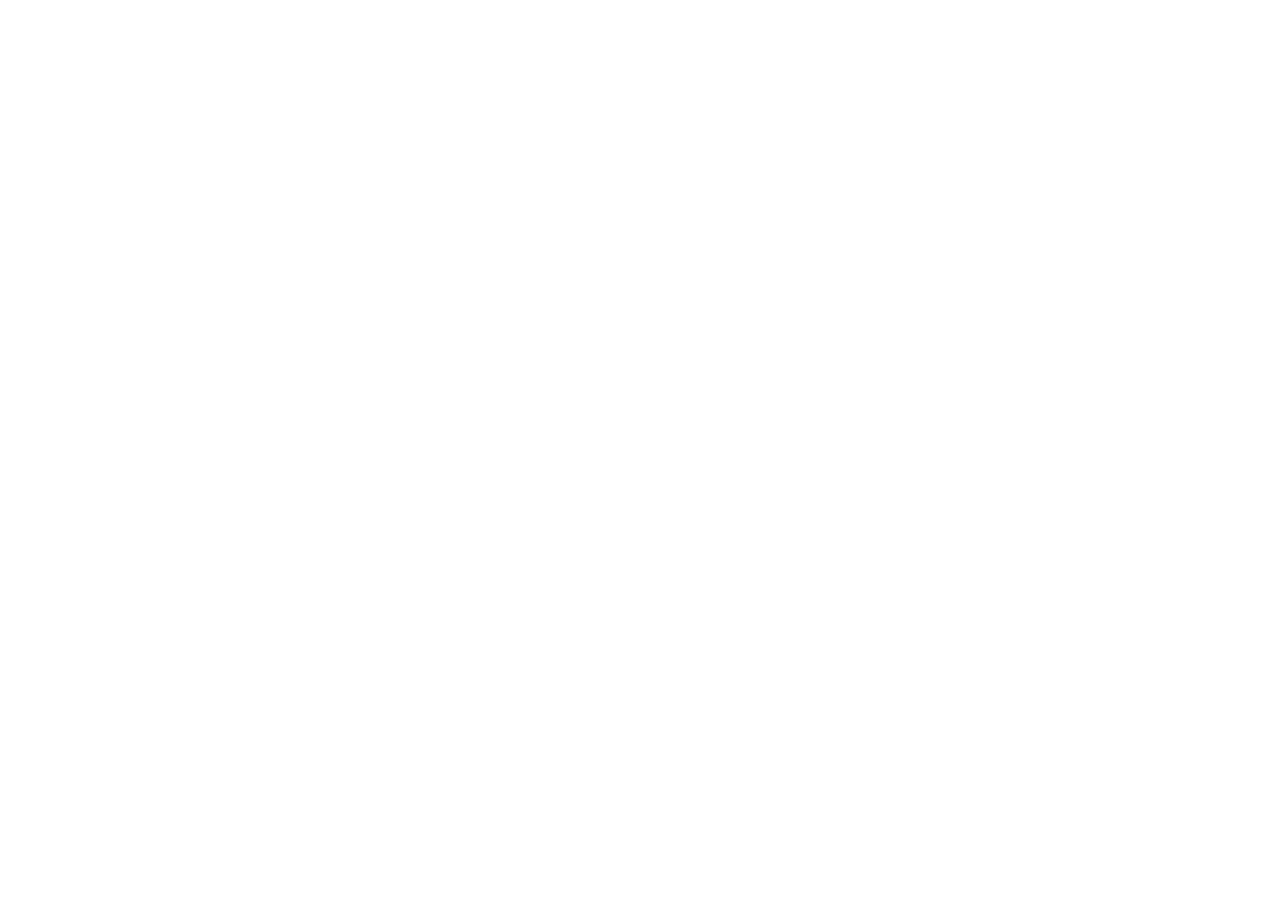
==== index.html @ be94cefa "第一次修改位置" ====
<!DOCTYPE html>
<html lang="en">

<head>
    <meta charset="UTF-8">
    <meta http-equiv="X-UA-Compatible" content="IE=edge">
    <meta name="viewport" content="width=device-width, initial-scale=1.0">
    <title>Document</title>
</head>

<body>

</body>

</html>
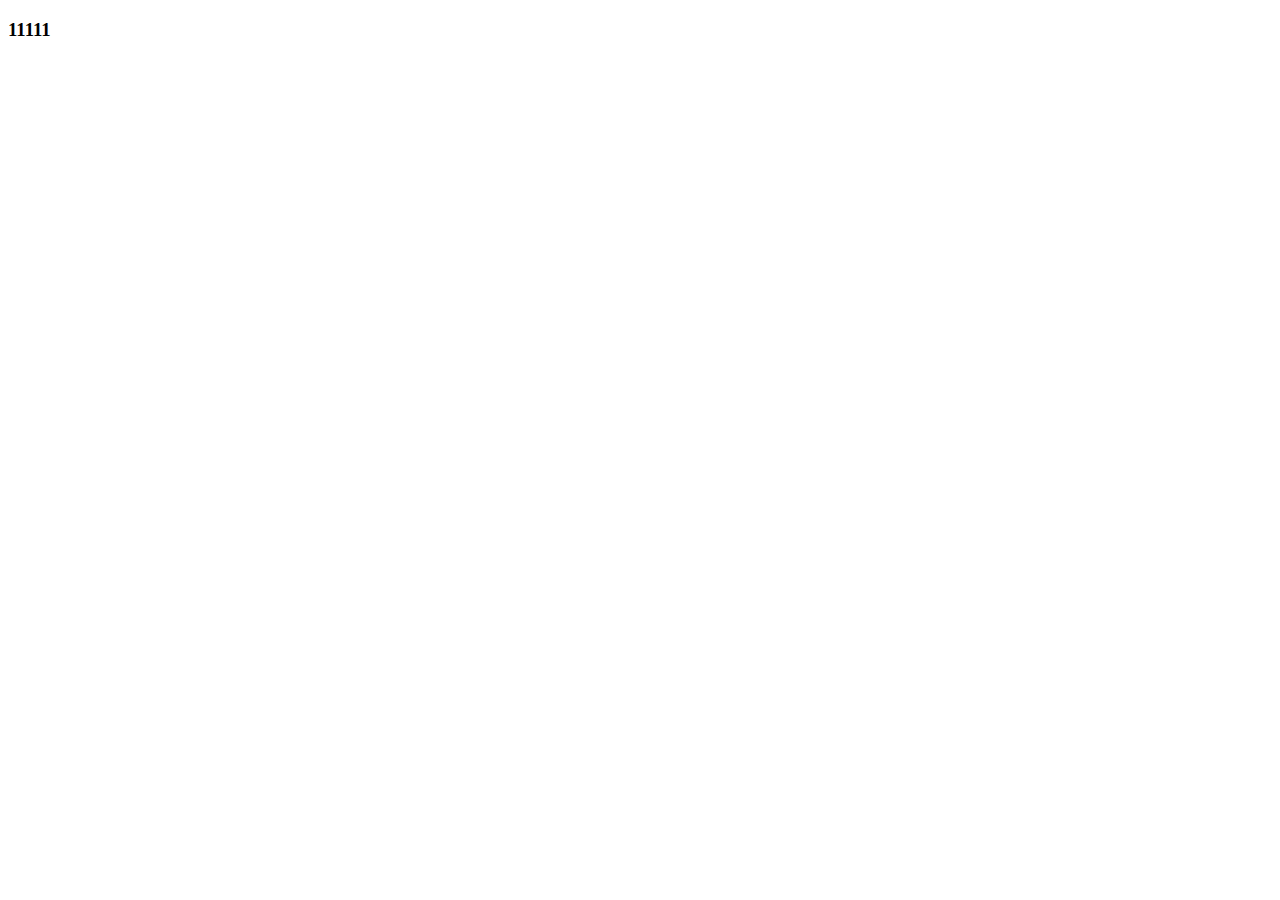
==== commit 9c926dfc: "完成注册和登录的功能" ====
--- a/index.html
+++ b/index.html
@@ -9,7 +9,7 @@
 </head>
 
 <body>
-
+    <h3>11111</h3>
 </body>
 
 </html>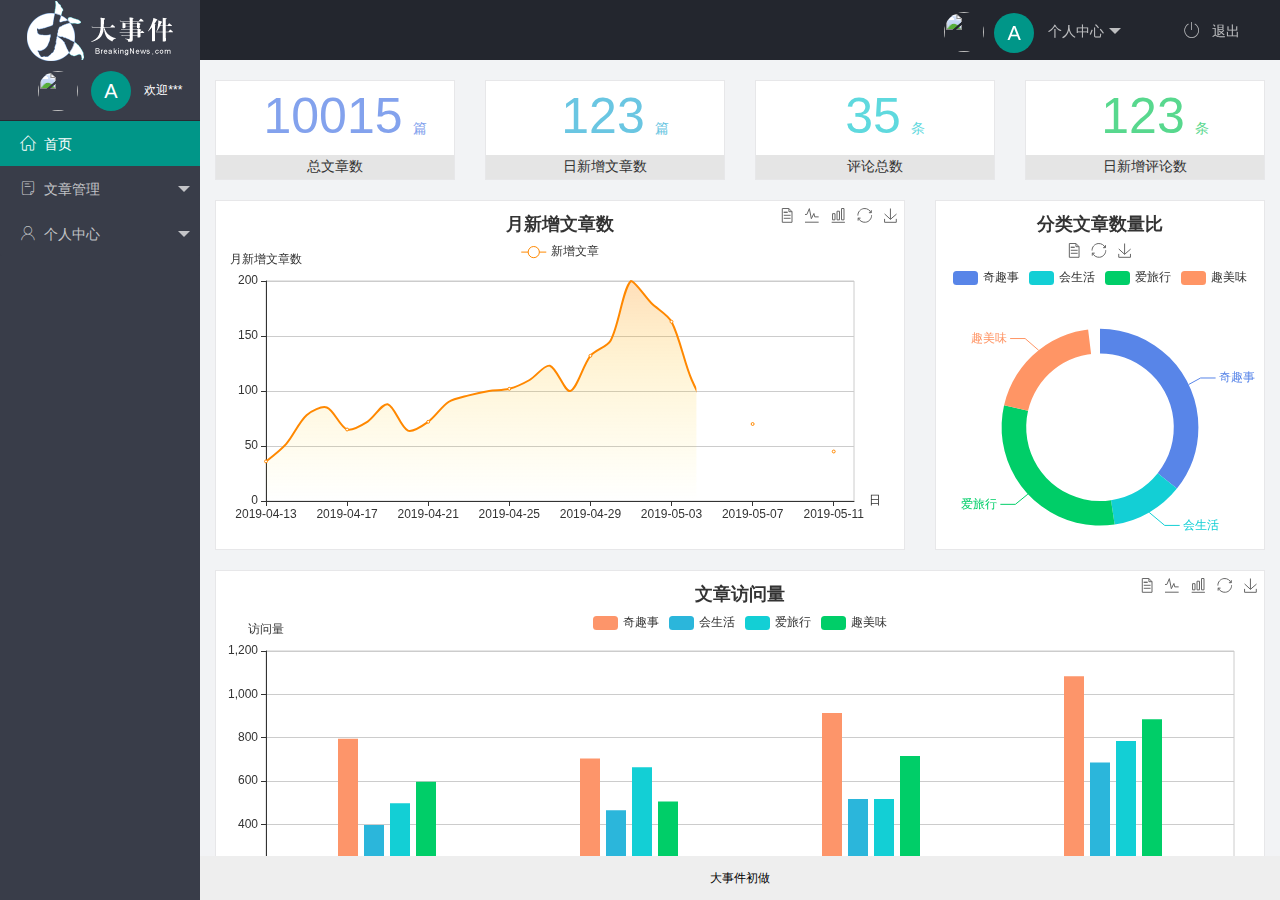
==== commit a6de398b: "完成了主页功能的开发" ====
--- a/index.html
+++ b/index.html
@@ -5,11 +5,98 @@
     <meta charset="UTF-8">
     <meta http-equiv="X-UA-Compatible" content="IE=edge">
     <meta name="viewport" content="width=device-width, initial-scale=1.0">
-    <title>Document</title>
+    <title>后台主页</title>
+    <!-- 导入layui的css样式 -->
+    <link rel="stylesheet" href="assets/lib/layui/css/layui.css">
+    <!-- 导入第三方图标库 -->
+    <link rel="stylesheet" href="assets/fonts/iconfont.css">
+    <!-- 导入jq -->
+    <script src="assets/lib/jquery.js"></script>
+    <!-- 导入 自己封装的baseApi -->
+    <script src="assets/js/baseAPI.js"></script>
+    <!-- 导入自己的js -->
+    <script src="assets/js/index.js"></script>
+
+    <!-- 导入自己的css -->
+    <link rel="stylesheet" href="assets/css/index.css">
 </head>
 
 <body>
-    <h3>11111</h3>
+    <div class="layui-layout layui-layout-admin">
+        <div class="layui-header">
+            <!-- 头部logo区域 -->
+            <div class="layui-logo layui-hide-xs layui-bg-black">
+                <img src="assets/images/logo.png" alt="">
+            </div>
+            <!-- 头部区域（可配合layui 已有的水平导航） -->
+
+            <ul class="layui-nav layui-layout-right">
+                <li class="layui-nav-item layui-hide layui-show-md-inline-block">
+                    <!-- 头像 -->
+                    <a href="javascript:;" class="userinfo">
+                        <img src="http://t.cn/RCzsdCq" class="layui-nav-img"><span class="text-avatar">A</span> 个人中心
+                    </a>
+                    <dl class="layui-nav-child">
+                        <dd><a href="">基本资料</a></dd>
+                        <dd><a href="">更换头像</a></dd>
+                        <dd><a href="">重置密码</a></dd>
+                    </dl>
+                </li>
+                <li class="layui-nav-item" lay-header-event="menuRight" lay-unselect>
+                    <a href="javascript:;">
+
+                        <li class="layui-nav-item">
+                            <a href="javascript:;" id="logout"><span class="iconfont icon-tuichu"></span> 退出</a>
+                        </li>
+                    </a>
+                </li>
+            </ul>
+        </div>
+
+        <div class="layui-side layui-bg-black">
+            <div class="layui-side-scroll">
+                <!-- 头像 -->
+                <div class="userinfo" id="userinfo">
+                    <img src="http://t.cn/RCzsdCq" class="layui-nav-img">
+                    <span class="text-avatar">A</span>
+                    <span class="welcome">欢迎***</span>
+                </div>
+
+                <!-- 左侧导航区域（可配合layui已有的垂直导航） -->
+                <ul class="layui-nav layui-nav-tree" lay-filter="test" lay-shrink='all'>
+                    <li class="layui-nav-item layui-this"><a href="home/dashboard.html" target="fm"><span class="iconfont icon-home"></span>首页</a></li>
+                    <li class="layui-nav-item">
+                        <a href="javascript:;"><span class="iconfont icon-16"></span>文章管理</a>
+                        <dl class="layui-nav-child">
+                            <dd><a href="javascript:;"><i class="layui-icon layui-icon-app"></i>文章类别</a></dd>
+                            <dd><a href="javascript:;"><i class="layui-icon layui-icon-app"></i>文章列表</a></dd>
+                            <dd><a href="javascript:;"><i class="layui-icon layui-icon-app"></i>发布文章</a></dd>
+                        </dl>
+                    </li>
+                    <li class="layui-nav-item">
+                        <a href="javascript:;"><span class="iconfont icon-user"></span>个人中心</a>
+                        <dl class="layui-nav-child">
+                            <dd><a href="javascript:;"><i class="layui-icon layui-icon-app"></i>基本资料</a></dd>
+                            <dd><a href="javascript:;"><i class="layui-icon layui-icon-app"></i>更换头像</a></dd>
+                            <dd><a href="javascript:;"><i class="layui-icon layui-icon-app"></i>重置密码</a></dd>
+                        </dl>
+                    </li>
+                </ul>
+            </div>
+        </div>
+
+        <div class="layui-body">
+            <!-- 内容主体区域 -->
+            <iframe name="fm" src="home/dashboard.html" frameborder="0"></iframe>
+        </div>
+
+        <div class="layui-footer" id="footer">
+            <!-- 底部固定区域 -->
+            大事件初做
+        </div>
+    </div>
+    <!-- 导入layui的js文件 -->
+    <script src="assets/lib/layui/layui.all.js"></script>
 </body>
 
 </html>--- a/assets/lib/layui/css/layui.css
+++ b/assets/lib/layui/css/layui.css
@@ -0,0 +1,2 @@
+/** layui-v2.5.5 MIT License By https://www.layui.com */
+ .layui-inline,img{display:inline-block;vertical-align:middle}h1,h2,h3,h4,h5,h6{font-weight:400}.layui-edge,.layui-header,.layui-inline,.layui-main{position:relative}.layui-body,.layui-edge,.layui-elip{overflow:hidden}.layui-btn,.layui-edge,.layui-inline,img{vertical-align:middle}.layui-btn,.layui-disabled,.layui-icon,.layui-unselect{-moz-user-select:none;-webkit-user-select:none;-ms-user-select:none}.layui-elip,.layui-form-checkbox span,.layui-form-pane .layui-form-label{text-overflow:ellipsis;white-space:nowrap}.layui-breadcrumb,.layui-tree-btnGroup{visibility:hidden}blockquote,body,button,dd,div,dl,dt,form,h1,h2,h3,h4,h5,h6,input,li,ol,p,pre,td,textarea,th,ul{margin:0;padding:0;-webkit-tap-highlight-color:rgba(0,0,0,0)}a:active,a:hover{outline:0}img{border:none}li{list-style:none}table{border-collapse:collapse;border-spacing:0}h4,h5,h6{font-size:100%}button,input,optgroup,option,select,textarea{font-family:inherit;font-size:inherit;font-style:inherit;font-weight:inherit;outline:0}pre{white-space:pre-wrap;white-space:-moz-pre-wrap;white-space:-pre-wrap;white-space:-o-pre-wrap;word-wrap:break-word}body{line-height:24px;font:14px Helvetica Neue,Helvetica,PingFang SC,Tahoma,Arial,sans-serif}hr{height:1px;margin:10px 0;border:0;clear:both}a{color:#333;text-decoration:none}a:hover{color:#777}a cite{font-style:normal;*cursor:pointer}.layui-border-box,.layui-border-box *{box-sizing:border-box}.layui-box,.layui-box *{box-sizing:content-box}.layui-clear{clear:both;*zoom:1}.layui-clear:after{content:'\20';clear:both;*zoom:1;display:block;height:0}.layui-inline{*display:inline;*zoom:1}.layui-edge{display:inline-block;width:0;height:0;border-width:6px;border-style:dashed;border-color:transparent}.layui-edge-top{top:-4px;border-bottom-color:#999;border-bottom-style:solid}.layui-edge-right{border-left-color:#999;border-left-style:solid}.layui-edge-bottom{top:2px;border-top-color:#999;border-top-style:solid}.layui-edge-left{border-right-color:#999;border-right-style:solid}.layui-disabled,.layui-disabled:hover{color:#d2d2d2!important;cursor:not-allowed!important}.layui-circle{border-radius:100%}.layui-show{display:block!important}.layui-hide{display:none!important}@font-face{font-family:layui-icon;src:url(../font/iconfont.eot?v=250);src:url(../font/iconfont.eot?v=250#iefix) format('embedded-opentype'),url(../font/iconfont.woff2?v=250) format('woff2'),url(../font/iconfont.woff?v=250) format('woff'),url(../font/iconfont.ttf?v=250) format('truetype'),url(../font/iconfont.svg?v=250#layui-icon) format('svg')}.layui-icon{font-family:layui-icon!important;font-size:16px;font-style:normal;-webkit-font-smoothing:antialiased;-moz-osx-font-smoothing:grayscale}.layui-icon-reply-fill:before{content:"\e611"}.layui-icon-set-fill:before{content:"\e614"}.layui-icon-menu-fill:before{content:"\e60f"}.layui-icon-search:before{content:"\e615"}.layui-icon-share:before{content:"\e641"}.layui-icon-set-sm:before{content:"\e620"}.layui-icon-engine:before{content:"\e628"}.layui-icon-close:before{content:"\1006"}.layui-icon-close-fill:before{content:"\1007"}.layui-icon-chart-screen:before{content:"\e629"}.layui-icon-star:before{content:"\e600"}.layui-icon-circle-dot:before{content:"\e617"}.layui-icon-chat:before{content:"\e606"}.layui-icon-release:before{content:"\e609"}.layui-icon-list:before{content:"\e60a"}.layui-icon-chart:before{content:"\e62c"}.layui-icon-ok-circle:before{content:"\1005"}.layui-icon-layim-theme:before{content:"\e61b"}.layui-icon-table:before{content:"\e62d"}.layui-icon-right:before{content:"\e602"}.layui-icon-left:before{content:"\e603"}.layui-icon-cart-simple:before{content:"\e698"}.layui-icon-face-cry:before{content:"\e69c"}.layui-icon-face-smile:before{content:"\e6af"}.layui-icon-survey:before{content:"\e6b2"}.layui-icon-tree:before{content:"\e62e"}.layui-icon-upload-circle:before{content:"\e62f"}.layui-icon-add-circle:before{content:"\e61f"}.layui-icon-download-circle:before{content:"\e601"}.layui-icon-templeate-1:before{content:"\e630"}.layui-icon-util:before{content:"\e631"}.layui-icon-face-surprised:before{content:"\e664"}.layui-icon-edit:before{content:"\e642"}.layui-icon-speaker:before{content:"\e645"}.layui-icon-down:before{content:"\e61a"}.layui-icon-file:before{content:"\e621"}.layui-icon-layouts:before{content:"\e632"}.layui-icon-rate-half:before{content:"\e6c9"}.layui-icon-add-circle-fine:before{content:"\e608"}.layui-icon-prev-circle:before{content:"\e633"}.layui-icon-read:before{content:"\e705"}.layui-icon-404:before{content:"\e61c"}.layui-icon-carousel:before{content:"\e634"}.layui-icon-help:before{content:"\e607"}.layui-icon-code-circle:before{content:"\e635"}.layui-icon-water:before{content:"\e636"}.layui-icon-username:before{content:"\e66f"}.layui-icon-find-fill:before{content:"\e670"}.layui-icon-about:before{content:"\e60b"}.layui-icon-location:before{content:"\e715"}.layui-icon-up:before{content:"\e619"}.layui-icon-pause:before{content:"\e651"}.layui-icon-date:before{content:"\e637"}.layui-icon-layim-uploadfile:before{content:"\e61d"}.layui-icon-delete:before{content:"\e640"}.layui-icon-play:before{content:"\e652"}.layui-icon-top:before{content:"\e604"}.layui-icon-friends:before{content:"\e612"}.layui-icon-refresh-3:before{content:"\e9aa"}.layui-icon-ok:before{content:"\e605"}.layui-icon-layer:before{content:"\e638"}.layui-icon-face-smile-fine:before{content:"\e60c"}.layui-icon-dollar:before{content:"\e659"}.layui-icon-group:before{content:"\e613"}.layui-icon-layim-download:before{content:"\e61e"}.layui-icon-picture-fine:before{content:"\e60d"}.layui-icon-link:before{content:"\e64c"}.layui-icon-diamond:before{content:"\e735"}.layui-icon-log:before{content:"\e60e"}.layui-icon-rate-solid:before{content:"\e67a"}.layui-icon-fonts-del:before{content:"\e64f"}.layui-icon-unlink:before{content:"\e64d"}.layui-icon-fonts-clear:before{content:"\e639"}.layui-icon-triangle-r:before{content:"\e623"}.layui-icon-circle:before{content:"\e63f"}.layui-icon-radio:before{content:"\e643"}.layui-icon-align-center:before{content:"\e647"}.layui-icon-align-right:before{content:"\e648"}.layui-icon-align-left:before{content:"\e649"}.layui-icon-loading-1:before{content:"\e63e"}.layui-icon-return:before{content:"\e65c"}.layui-icon-fonts-strong:before{content:"\e62b"}.layui-icon-upload:before{content:"\e67c"}.layui-icon-dialogue:before{content:"\e63a"}.layui-icon-video:before{content:"\e6ed"}.layui-icon-headset:before{content:"\e6fc"}.layui-icon-cellphone-fine:before{content:"\e63b"}.layui-icon-add-1:before{content:"\e654"}.layui-icon-face-smile-b:before{content:"\e650"}.layui-icon-fonts-html:before{content:"\e64b"}.layui-icon-form:before{content:"\e63c"}.layui-icon-cart:before{content:"\e657"}.layui-icon-camera-fill:before{content:"\e65d"}.layui-icon-tabs:before{content:"\e62a"}.layui-icon-fonts-code:before{content:"\e64e"}.layui-icon-fire:before{content:"\e756"}.layui-icon-set:before{content:"\e716"}.layui-icon-fonts-u:before{content:"\e646"}.layui-icon-triangle-d:before{content:"\e625"}.layui-icon-tips:before{content:"\e702"}.layui-icon-picture:before{content:"\e64a"}.layui-icon-more-vertical:before{content:"\e671"}.layui-icon-flag:before{content:"\e66c"}.layui-icon-loading:before{content:"\e63d"}.layui-icon-fonts-i:before{content:"\e644"}.layui-icon-refresh-1:before{content:"\e666"}.layui-icon-rmb:before{content:"\e65e"}.layui-icon-home:before{content:"\e68e"}.layui-icon-user:before{content:"\e770"}.layui-icon-notice:before{content:"\e667"}.layui-icon-login-weibo:before{content:"\e675"}.layui-icon-voice:before{content:"\e688"}.layui-icon-upload-drag:before{content:"\e681"}.layui-icon-login-qq:before{content:"\e676"}.layui-icon-snowflake:before{content:"\e6b1"}.layui-icon-file-b:before{content:"\e655"}.layui-icon-template:before{content:"\e663"}.layui-icon-auz:before{content:"\e672"}.layui-icon-console:before{content:"\e665"}.layui-icon-app:before{content:"\e653"}.layui-icon-prev:before{content:"\e65a"}.layui-icon-website:before{content:"\e7ae"}.layui-icon-next:before{content:"\e65b"}.layui-icon-component:before{content:"\e857"}.layui-icon-more:before{content:"\e65f"}.layui-icon-login-wechat:before{content:"\e677"}.layui-icon-shrink-right:before{content:"\e668"}.layui-icon-spread-left:before{content:"\e66b"}.layui-icon-camera:before{content:"\e660"}.layui-icon-note:before{content:"\e66e"}.layui-icon-refresh:before{content:"\e669"}.layui-icon-female:before{content:"\e661"}.layui-icon-male:before{content:"\e662"}.layui-icon-password:before{content:"\e673"}.layui-icon-senior:before{content:"\e674"}.layui-icon-theme:before{content:"\e66a"}.layui-icon-tread:before{content:"\e6c5"}.layui-icon-praise:before{content:"\e6c6"}.layui-icon-star-fill:before{content:"\e658"}.layui-icon-rate:before{content:"\e67b"}.layui-icon-template-1:before{content:"\e656"}.layui-icon-vercode:before{content:"\e679"}.layui-icon-cellphone:before{content:"\e678"}.layui-icon-screen-full:before{content:"\e622"}.layui-icon-screen-restore:before{content:"\e758"}.layui-icon-cols:before{content:"\e610"}.layui-icon-export:before{content:"\e67d"}.layui-icon-print:before{content:"\e66d"}.layui-icon-slider:before{content:"\e714"}.layui-icon-addition:before{content:"\e624"}.layui-icon-subtraction:before{content:"\e67e"}.layui-icon-service:before{content:"\e626"}.layui-icon-transfer:before{content:"\e691"}.layui-main{width:1140px;margin:0 auto}.layui-header{z-index:1000;height:60px}.layui-header a:hover{transition:all .5s;-webkit-transition:all .5s}.layui-side{position:fixed;left:0;top:0;bottom:0;z-index:999;width:200px;overflow-x:hidden}.layui-side-scroll{position:relative;width:220px;height:100%;overflow-x:hidden}.layui-body{position:absolute;left:200px;right:0;top:0;bottom:0;z-index:998;width:auto;overflow-y:auto;box-sizing:border-box}.layui-layout-body{overflow:hidden}.layui-layout-admin .layui-header{background-color:#23262E}.layui-layout-admin .layui-side{top:60px;width:200px;overflow-x:hidden}.layui-layout-admin .layui-body{position:fixed;top:60px;bottom:44px}.layui-layout-admin .layui-main{width:auto;margin:0 15px}.layui-layout-admin .layui-footer{position:fixed;left:200px;right:0;bottom:0;height:44px;line-height:44px;padding:0 15px;background-color:#eee}.layui-layout-admin .layui-logo{position:absolute;left:0;top:0;width:200px;height:100%;line-height:60px;text-align:center;color:#009688;font-size:16px}.layui-layout-admin .layui-header .layui-nav{background:0 0}.layui-layout-left{position:absolute!important;left:200px;top:0}.layui-layout-right{position:absolute!important;right:0;top:0}.layui-container{position:relative;margin:0 auto;padding:0 15px;box-sizing:border-box}.layui-fluid{position:relative;margin:0 auto;padding:0 15px}.layui-row:after,.layui-row:before{content:'';display:block;clear:both}.layui-col-lg1,.layui-col-lg10,.layui-col-lg11,.layui-col-lg12,.layui-col-lg2,.layui-col-lg3,.layui-col-lg4,.layui-col-lg5,.layui-col-lg6,.layui-col-lg7,.layui-col-lg8,.layui-col-lg9,.layui-col-md1,.layui-col-md10,.layui-col-md11,.layui-col-md12,.layui-col-md2,.layui-col-md3,.layui-col-md4,.layui-col-md5,.layui-col-md6,.layui-col-md7,.layui-col-md8,.layui-col-md9,.layui-col-sm1,.layui-col-sm10,.layui-col-sm11,.layui-col-sm12,.layui-col-sm2,.layui-col-sm3,.layui-col-sm4,.layui-col-sm5,.layui-col-sm6,.layui-col-sm7,.layui-col-sm8,.layui-col-sm9,.layui-col-xs1,.layui-col-xs10,.layui-col-xs11,.layui-col-xs12,.layui-col-xs2,.layui-col-xs3,.layui-col-xs4,.layui-col-xs5,.layui-col-xs6,.layui-col-xs7,.layui-col-xs8,.layui-col-xs9{position:relative;display:block;box-sizing:border-box}.layui-col-xs1,.layui-col-xs10,.layui-col-xs11,.layui-col-xs12,.layui-col-xs2,.layui-col-xs3,.layui-col-xs4,.layui-col-xs5,.layui-col-xs6,.layui-col-xs7,.layui-col-xs8,.layui-col-xs9{float:left}.layui-col-xs1{width:8.33333333%}.layui-col-xs2{width:16.66666667%}.layui-col-xs3{width:25%}.layui-col-xs4{width:33.33333333%}.layui-col-xs5{width:41.66666667%}.layui-col-xs6{width:50%}.layui-col-xs7{width:58.33333333%}.layui-col-xs8{width:66.66666667%}.layui-col-xs9{width:75%}.layui-col-xs10{width:83.33333333%}.layui-col-xs11{width:91.66666667%}.layui-col-xs12{width:100%}.layui-col-xs-offset1{margin-left:8.33333333%}.layui-col-xs-offset2{margin-left:16.66666667%}.layui-col-xs-offset3{margin-left:25%}.layui-col-xs-offset4{margin-left:33.33333333%}.layui-col-xs-offset5{margin-left:41.66666667%}.layui-col-xs-offset6{margin-left:50%}.layui-col-xs-offset7{margin-left:58.33333333%}.layui-col-xs-offset8{margin-left:66.66666667%}.layui-col-xs-offset9{margin-left:75%}.layui-col-xs-offset10{margin-left:83.33333333%}.layui-col-xs-offset11{margin-left:91.66666667%}.layui-col-xs-offset12{margin-left:100%}@media screen and (max-width:768px){.layui-hide-xs{display:none!important}.layui-show-xs-block{display:block!important}.layui-show-xs-inline{display:inline!important}.layui-show-xs-inline-block{display:inline-block!important}}@media screen and (min-width:768px){.layui-container{width:750px}.layui-hide-sm{display:none!important}.layui-show-sm-block{display:block!important}.layui-show-sm-inline{display:inline!important}.layui-show-sm-inline-block{display:inline-block!important}.layui-col-sm1,.layui-col-sm10,.layui-col-sm11,.layui-col-sm12,.layui-col-sm2,.layui-col-sm3,.layui-col-sm4,.layui-col-sm5,.layui-col-sm6,.layui-col-sm7,.layui-col-sm8,.layui-col-sm9{float:left}.layui-col-sm1{width:8.33333333%}.layui-col-sm2{width:16.66666667%}.layui-col-sm3{width:25%}.layui-col-sm4{width:33.33333333%}.layui-col-sm5{width:41.66666667%}.layui-col-sm6{width:50%}.layui-col-sm7{width:58.33333333%}.layui-col-sm8{width:66.66666667%}.layui-col-sm9{width:75%}.layui-col-sm10{width:83.33333333%}.layui-col-sm11{width:91.66666667%}.layui-col-sm12{width:100%}.layui-col-sm-offset1{margin-left:8.33333333%}.layui-col-sm-offset2{margin-left:16.66666667%}.layui-col-sm-offset3{margin-left:25%}.layui-col-sm-offset4{margin-left:33.33333333%}.layui-col-sm-offset5{margin-left:41.66666667%}.layui-col-sm-offset6{margin-left:50%}.layui-col-sm-offset7{margin-left:58.33333333%}.layui-col-sm-offset8{margin-left:66.66666667%}.layui-col-sm-offset9{margin-left:75%}.layui-col-sm-offset10{margin-left:83.33333333%}.layui-col-sm-offset11{margin-left:91.66666667%}.layui-col-sm-offset12{margin-left:100%}}@media screen and (min-width:992px){.layui-container{width:970px}.layui-hide-md{display:none!important}.layui-show-md-block{display:block!important}.layui-show-md-inline{display:inline!important}.layui-show-md-inline-block{display:inline-block!important}.layui-col-md1,.layui-col-md10,.layui-col-md11,.layui-col-md12,.layui-col-md2,.layui-col-md3,.layui-col-md4,.layui-col-md5,.layui-col-md6,.layui-col-md7,.layui-col-md8,.layui-col-md9{float:left}.layui-col-md1{width:8.33333333%}.layui-col-md2{width:16.66666667%}.layui-col-md3{width:25%}.layui-col-md4{width:33.33333333%}.layui-col-md5{width:41.66666667%}.layui-col-md6{width:50%}.layui-col-md7{width:58.33333333%}.layui-col-md8{width:66.66666667%}.layui-col-md9{width:75%}.layui-col-md10{width:83.33333333%}.layui-col-md11{width:91.66666667%}.layui-col-md12{width:100%}.layui-col-md-offset1{margin-left:8.33333333%}.layui-col-md-offset2{margin-left:16.66666667%}.layui-col-md-offset3{margin-left:25%}.layui-col-md-offset4{margin-left:33.33333333%}.layui-col-md-offset5{margin-left:41.66666667%}.layui-col-md-offset6{margin-left:50%}.layui-col-md-offset7{margin-left:58.33333333%}.layui-col-md-offset8{margin-left:66.66666667%}.layui-col-md-offset9{margin-left:75%}.layui-col-md-offset10{margin-left:83.33333333%}.layui-col-md-offset11{margin-left:91.66666667%}.layui-col-md-offset12{margin-left:100%}}@media screen and (min-width:1200px){.layui-container{width:1170px}.layui-hide-lg{display:none!important}.layui-show-lg-block{display:block!important}.layui-show-lg-inline{display:inline!important}.layui-show-lg-inline-block{display:inline-block!important}.layui-col-lg1,.layui-col-lg10,.layui-col-lg11,.layui-col-lg12,.layui-col-lg2,.layui-col-lg3,.layui-col-lg4,.layui-col-lg5,.layui-col-lg6,.layui-col-lg7,.layui-col-lg8,.layui-col-lg9{float:left}.layui-col-lg1{width:8.33333333%}.layui-col-lg2{width:16.66666667%}.layui-col-lg3{width:25%}.layui-col-lg4{width:33.33333333%}.layui-col-lg5{width:41.66666667%}.layui-col-lg6{width:50%}.layui-col-lg7{width:58.33333333%}.layui-col-lg8{width:66.66666667%}.layui-col-lg9{width:75%}.layui-col-lg10{width:83.33333333%}.layui-col-lg11{width:91.66666667%}.layui-col-lg12{width:100%}.layui-col-lg-offset1{margin-left:8.33333333%}.layui-col-lg-offset2{margin-left:16.66666667%}.layui-col-lg-offset3{margin-left:25%}.layui-col-lg-offset4{margin-left:33.33333333%}.layui-col-lg-offset5{margin-left:41.66666667%}.layui-col-lg-offset6{margin-left:50%}.layui-col-lg-offset7{margin-left:58.33333333%}.layui-col-lg-offset8{margin-left:66.66666667%}.layui-col-lg-offset9{margin-left:75%}.layui-col-lg-offset10{margin-left:83.33333333%}.layui-col-lg-offset11{margin-left:91.66666667%}.layui-col-lg-offset12{margin-left:100%}}.layui-col-space1{margin:-.5px}.layui-col-space1>*{padding:.5px}.layui-col-space3{margin:-1.5px}.layui-col-space3>*{padding:1.5px}.layui-col-space5{margin:-2.5px}.layui-col-space5>*{padding:2.5px}.layui-col-space8{margin:-3.5px}.layui-col-space8>*{padding:3.5px}.layui-col-space10{margin:-5px}.layui-col-space10>*{padding:5px}.layui-col-space12{margin:-6px}.layui-col-space12>*{padding:6px}.layui-col-space15{margin:-7.5px}.layui-col-space15>*{padding:7.5px}.layui-col-space18{margin:-9px}.layui-col-space18>*{padding:9px}.layui-col-space20{margin:-10px}.layui-col-space20>*{padding:10px}.layui-col-space22{margin:-11px}.layui-col-space22>*{padding:11px}.layui-col-space25{margin:-12.5px}.layui-col-space25>*{padding:12.5px}.layui-col-space30{margin:-15px}.layui-col-space30>*{padding:15px}.layui-btn,.layui-input,.layui-select,.layui-textarea,.layui-upload-button{outline:0;-webkit-appearance:none;transition:all .3s;-webkit-transition:all .3s;box-sizing:border-box}.layui-elem-quote{margin-bottom:10px;padding:15px;line-height:22px;border-left:5px solid #009688;border-radius:0 2px 2px 0;background-color:#f2f2f2}.layui-quote-nm{border-style:solid;border-width:1px 1px 1px 5px;background:0 0}.layui-elem-field{margin-bottom:10px;padding:0;border-width:1px;border-style:solid}.layui-elem-field legend{margin-left:20px;padding:0 10px;font-size:20px;font-weight:300}.layui-field-title{margin:10px 0 20px;border-width:1px 0 0}.layui-field-box{padding:10px 15px}.layui-field-title .layui-field-box{padding:10px 0}.layui-progress{position:relative;height:6px;border-radius:20px;background-color:#e2e2e2}.layui-progress-bar{position:absolute;left:0;top:0;width:0;max-width:100%;height:6px;border-radius:20px;text-align:right;background-color:#5FB878;transition:all .3s;-webkit-transition:all .3s}.layui-progress-big,.layui-progress-big .layui-progress-bar{height:18px;line-height:18px}.layui-progress-text{position:relative;top:-20px;line-height:18px;font-size:12px;color:#666}.layui-progress-big .layui-progress-text{position:static;padding:0 10px;color:#fff}.layui-collapse{border-width:1px;border-style:solid;border-radius:2px}.layui-colla-content,.layui-colla-item{border-top-width:1px;border-top-style:solid}.layui-colla-item:first-child{border-top:none}.layui-colla-title{position:relative;height:42px;line-height:42px;padding:0 15px 0 35px;color:#333;background-color:#f2f2f2;cursor:pointer;font-size:14px;overflow:hidden}.layui-colla-content{display:none;padding:10px 15px;line-height:22px;color:#666}.layui-colla-icon{position:absolute;left:15px;top:0;font-size:14px}.layui-card{margin-bottom:15px;border-radius:2px;background-color:#fff;box-shadow:0 1px 2px 0 rgba(0,0,0,.05)}.layui-card:last-child{margin-bottom:0}.layui-card-header{position:relative;height:42px;line-height:42px;padding:0 15px;border-bottom:1px solid #f6f6f6;color:#333;border-radius:2px 2px 0 0;font-size:14px}.layui-bg-black,.layui-bg-blue,.layui-bg-cyan,.layui-bg-green,.layui-bg-orange,.layui-bg-red{color:#fff!important}.layui-card-body{position:relative;padding:10px 15px;line-height:24px}.layui-card-body[pad15]{padding:15px}.layui-card-body[pad20]{padding:20px}.layui-card-body .layui-table{margin:5px 0}.layui-card .layui-tab{margin:0}.layui-panel-window{position:relative;padding:15px;border-radius:0;border-top:5px solid #E6E6E6;background-color:#fff}.layui-auxiliar-moving{position:fixed;left:0;right:0;top:0;bottom:0;width:100%;height:100%;background:0 0;z-index:9999999999}.layui-form-label,.layui-form-mid,.layui-form-select,.layui-input-block,.layui-input-inline,.layui-textarea{position:relative}.layui-bg-red{background-color:#FF5722!important}.layui-bg-orange{background-color:#FFB800!important}.layui-bg-green{background-color:#009688!important}.layui-bg-cyan{background-color:#2F4056!important}.layui-bg-blue{background-color:#1E9FFF!important}.layui-bg-black{background-color:#393D49!important}.layui-bg-gray{background-color:#eee!important;color:#666!important}.layui-badge-rim,.layui-colla-content,.layui-colla-item,.layui-collapse,.layui-elem-field,.layui-form-pane .layui-form-item[pane],.layui-form-pane .layui-form-label,.layui-input,.layui-layedit,.layui-layedit-tool,.layui-quote-nm,.layui-select,.layui-tab-bar,.layui-tab-card,.layui-tab-title,.layui-tab-title .layui-this:after,.layui-textarea{border-color:#e6e6e6}.layui-timeline-item:before,hr{background-color:#e6e6e6}.layui-text{line-height:22px;font-size:14px;color:#666}.layui-text h1,.layui-text h2,.layui-text h3{font-weight:500;color:#333}.layui-text h1{font-size:30px}.layui-text h2{font-size:24px}.layui-text h3{font-size:18px}.layui-text a:not(.layui-btn){color:#01AAED}.layui-text a:not(.layui-btn):hover{text-decoration:underline}.layui-text ul{padding:5px 0 5px 15px}.layui-text ul li{margin-top:5px;list-style-type:disc}.layui-text em,.layui-word-aux{color:#999!important;padding:0 5px!important}.layui-btn{display:inline-block;height:38px;line-height:38px;padding:0 18px;background-color:#009688;color:#fff;white-space:nowrap;text-align:center;font-size:14px;border:none;border-radius:2px;cursor:pointer}.layui-btn:hover{opacity:.8;filter:alpha(opacity=80);color:#fff}.layui-btn:active{opacity:1;filter:alpha(opacity=100)}.layui-btn+.layui-btn{margin-left:10px}.layui-btn-container{font-size:0}.layui-btn-container .layui-btn{margin-right:10px;margin-bottom:10px}.layui-btn-container .layui-btn+.layui-btn{margin-left:0}.layui-table .layui-btn-container .layui-btn{margin-bottom:9px}.layui-btn-radius{border-radius:100px}.layui-btn .layui-icon{margin-right:3px;font-size:18px;vertical-align:bottom;vertical-align:middle\9}.layui-btn-primary{border:1px solid #C9C9C9;background-color:#fff;color:#555}.layui-btn-primary:hover{border-color:#009688;color:#333}.layui-btn-normal{background-color:#1E9FFF}.layui-btn-warm{background-color:#FFB800}.layui-btn-danger{background-color:#FF5722}.layui-btn-checked{background-color:#5FB878}.layui-btn-disabled,.layui-btn-disabled:active,.layui-btn-disabled:hover{border:1px solid #e6e6e6;background-color:#FBFBFB;color:#C9C9C9;cursor:not-allowed;opacity:1}.layui-btn-lg{height:44px;line-height:44px;padding:0 25px;font-size:16px}.layui-btn-sm{height:30px;line-height:30px;padding:0 10px;font-size:12px}.layui-btn-sm i{font-size:16px!important}.layui-btn-xs{height:22px;line-height:22px;padding:0 5px;font-size:12px}.layui-btn-xs i{font-size:14px!important}.layui-btn-group{display:inline-block;vertical-align:middle;font-size:0}.layui-btn-group .layui-btn{margin-left:0!important;margin-right:0!important;border-left:1px solid rgba(255,255,255,.5);border-radius:0}.layui-btn-group .layui-btn-primary{border-left:none}.layui-btn-group .layui-btn-primary:hover{border-color:#C9C9C9;color:#009688}.layui-btn-group .layui-btn:first-child{border-left:none;border-radius:2px 0 0 2px}.layui-btn-group .layui-btn-primary:first-child{border-left:1px solid #c9c9c9}.layui-btn-group .layui-btn:last-child{border-radius:0 2px 2px 0}.layui-btn-group .layui-btn+.layui-btn{margin-left:0}.layui-btn-group+.layui-btn-group{margin-left:10px}.layui-btn-fluid{width:100%}.layui-input,.layui-select,.layui-textarea{height:38px;line-height:1.3;line-height:38px\9;border-width:1px;border-style:solid;background-color:#fff;border-radius:2px}.layui-input::-webkit-input-placeholder,.layui-select::-webkit-input-placeholder,.layui-textarea::-webkit-input-placeholder{line-height:1.3}.layui-input,.layui-textarea{display:block;width:100%;padding-left:10px}.layui-input:hover,.layui-textarea:hover{border-color:#D2D2D2!important}.layui-input:focus,.layui-textarea:focus{border-color:#C9C9C9!important}.layui-textarea{min-height:100px;height:auto;line-height:20px;padding:6px 10px;resize:vertical}.layui-select{padding:0 10px}.layui-form input[type=checkbox],.layui-form input[type=radio],.layui-form select{display:none}.layui-form [lay-ignore]{display:initial}.layui-form-item{margin-bottom:15px;clear:both;*zoom:1}.layui-form-item:after{content:'\20';clear:both;*zoom:1;display:block;height:0}.layui-form-label{float:left;display:block;padding:9px 15px;width:80px;font-weight:400;line-height:20px;text-align:right}.layui-form-label-col{display:block;float:none;padding:9px 0;line-height:20px;text-align:left}.layui-form-item .layui-inline{margin-bottom:5px;margin-right:10px}.layui-input-block{margin-left:110px;min-height:36px}.layui-input-inline{display:inline-block;vertical-align:middle}.layui-form-item .layui-input-inline{float:left;width:190px;margin-right:10px}.layui-form-text .layui-input-inline{width:auto}.layui-form-mid{float:left;display:block;padding:9px 0!important;line-height:20px;margin-right:10px}.layui-form-danger+.layui-form-select .layui-input,.layui-form-danger:focus{border-color:#FF5722!important}.layui-form-select .layui-input{padding-right:30px;cursor:pointer}.layui-form-select .layui-edge{position:absolute;right:10px;top:50%;margin-top:-3px;cursor:pointer;border-width:6px;border-top-color:#c2c2c2;border-top-style:solid;transition:all .3s;-webkit-transition:all .3s}.layui-form-select dl{display:none;position:absolute;left:0;top:42px;padding:5px 0;z-index:899;min-width:100%;border:1px solid #d2d2d2;max-height:300px;overflow-y:auto;background-color:#fff;border-radius:2px;box-shadow:0 2px 4px rgba(0,0,0,.12);box-sizing:border-box}.layui-form-select dl dd,.layui-form-select dl dt{padding:0 10px;line-height:36px;white-space:nowrap;overflow:hidden;text-overflow:ellipsis}.layui-form-select dl dt{font-size:12px;color:#999}.layui-form-select dl dd{cursor:pointer}.layui-form-select dl dd:hover{background-color:#f2f2f2;-webkit-transition:.5s all;transition:.5s all}.layui-form-select .layui-select-group dd{padding-left:20px}.layui-form-select dl dd.layui-select-tips{padding-left:10px!important;color:#999}.layui-form-select dl dd.layui-this{background-color:#5FB878;color:#fff}.layui-form-checkbox,.layui-form-select dl dd.layui-disabled{background-color:#fff}.layui-form-selected dl{display:block}.layui-form-checkbox,.layui-form-checkbox *,.layui-form-switch{display:inline-block;vertical-align:middle}.layui-form-selected .layui-edge{margin-top:-9px;-webkit-transform:rotate(180deg);transform:rotate(180deg);margin-top:-3px\9}:root .layui-form-selected .layui-edge{margin-top:-9px\0/IE9}.layui-form-selectup dl{top:auto;bottom:42px}.layui-select-none{margin:5px 0;text-align:center;color:#999}.layui-select-disabled .layui-disabled{border-color:#eee!important}.layui-select-disabled .layui-edge{border-top-color:#d2d2d2}.layui-form-checkbox{position:relative;height:30px;line-height:30px;margin-right:10px;padding-right:30px;cursor:pointer;font-size:0;-webkit-transition:.1s linear;transition:.1s linear;box-sizing:border-box}.layui-form-checkbox span{padding:0 10px;height:100%;font-size:14px;border-radius:2px 0 0 2px;background-color:#d2d2d2;color:#fff;overflow:hidden}.layui-form-checkbox:hover span{background-color:#c2c2c2}.layui-form-checkbox i{position:absolute;right:0;top:0;width:30px;height:28px;border:1px solid #d2d2d2;border-left:none;border-radius:0 2px 2px 0;color:#fff;font-size:20px;text-align:center}.layui-form-checkbox:hover i{border-color:#c2c2c2;color:#c2c2c2}.layui-form-checked,.layui-form-checked:hover{border-color:#5FB878}.layui-form-checked span,.layui-form-checked:hover span{background-color:#5FB878}.layui-form-checked i,.layui-form-checked:hover i{color:#5FB878}.layui-form-item .layui-form-checkbox{margin-top:4px}.layui-form-checkbox[lay-skin=primary]{height:auto!important;line-height:normal!important;min-width:18px;min-height:18px;border:none!important;margin-right:0;padding-left:28px;padding-right:0;background:0 0}.layui-form-checkbox[lay-skin=primary] span{padding-left:0;padding-right:15px;line-height:18px;background:0 0;color:#666}.layui-form-checkbox[lay-skin=primary] i{right:auto;left:0;width:16px;height:16px;line-height:16px;border:1px solid #d2d2d2;font-size:12px;border-radius:2px;background-color:#fff;-webkit-transition:.1s linear;transition:.1s linear}.layui-form-checkbox[lay-skin=primary]:hover i{border-color:#5FB878;color:#fff}.layui-form-checked[lay-skin=primary] i{border-color:#5FB878!important;background-color:#5FB878;color:#fff}.layui-checkbox-disbaled[lay-skin=primary] span{background:0 0!important;color:#c2c2c2}.layui-checkbox-disbaled[lay-skin=primary]:hover i{border-color:#d2d2d2}.layui-form-item .layui-form-checkbox[lay-skin=primary]{margin-top:10px}.layui-form-switch{position:relative;height:22px;line-height:22px;min-width:35px;padding:0 5px;margin-top:8px;border:1px solid #d2d2d2;border-radius:20px;cursor:pointer;background-color:#fff;-webkit-transition:.1s linear;transition:.1s linear}.layui-form-switch i{position:absolute;left:5px;top:3px;width:16px;height:16px;border-radius:20px;background-color:#d2d2d2;-webkit-transition:.1s linear;transition:.1s linear}.layui-form-switch em{position:relative;top:0;width:25px;margin-left:21px;padding:0!important;text-align:center!important;color:#999!important;font-style:normal!important;font-size:12px}.layui-form-onswitch{border-color:#5FB878;background-color:#5FB878}.layui-checkbox-disbaled,.layui-checkbox-disbaled i{border-color:#e2e2e2!important}.layui-form-onswitch i{left:100%;margin-left:-21px;background-color:#fff}.layui-form-onswitch em{margin-left:5px;margin-right:21px;color:#fff!important}.layui-checkbox-disbaled span{background-color:#e2e2e2!important}.layui-checkbox-disbaled:hover i{color:#fff!important}[lay-radio]{display:none}.layui-form-radio,.layui-form-radio *{display:inline-block;vertical-align:middle}.layui-form-radio{line-height:28px;margin:6px 10px 0 0;padding-right:10px;cursor:pointer;font-size:0}.layui-form-radio *{font-size:14px}.layui-form-radio>i{margin-right:8px;font-size:22px;color:#c2c2c2}.layui-form-radio>i:hover,.layui-form-radioed>i{color:#5FB878}.layui-radio-disbaled>i{color:#e2e2e2!important}.layui-form-pane .layui-form-label{width:110px;padding:8px 15px;height:38px;line-height:20px;border-width:1px;border-style:solid;border-radius:2px 0 0 2px;text-align:center;background-color:#FBFBFB;overflow:hidden;box-sizing:border-box}.layui-form-pane .layui-input-inline{margin-left:-1px}.layui-form-pane .layui-input-block{margin-left:110px;left:-1px}.layui-form-pane .layui-input{border-radius:0 2px 2px 0}.layui-form-pane .layui-form-text .layui-form-label{float:none;width:100%;border-radius:2px;box-sizing:border-box;text-align:left}.layui-form-pane .layui-form-text .layui-input-inline{display:block;margin:0;top:-1px;clear:both}.layui-form-pane .layui-form-text .layui-input-block{margin:0;left:0;top:-1px}.layui-form-pane .layui-form-text .layui-textarea{min-height:100px;border-radius:0 0 2px 2px}.layui-form-pane .layui-form-checkbox{margin:4px 0 4px 10px}.layui-form-pane .layui-form-radio,.layui-form-pane .layui-form-switch{margin-top:6px;margin-left:10px}.layui-form-pane .layui-form-item[pane]{position:relative;border-width:1px;border-style:solid}.layui-form-pane .layui-form-item[pane] .layui-form-label{position:absolute;left:0;top:0;height:100%;border-width:0 1px 0 0}.layui-form-pane .layui-form-item[pane] .layui-input-inline{margin-left:110px}@media screen and (max-width:450px){.layui-form-item .layui-form-label{text-overflow:ellipsis;overflow:hidden;white-space:nowrap}.layui-form-item .layui-inline{display:block;margin-right:0;margin-bottom:20px;clear:both}.layui-form-item .layui-inline:after{content:'\20';clear:both;display:block;height:0}.layui-form-item .layui-input-inline{display:block;float:none;left:-3px;width:auto;margin:0 0 10px 112px}.layui-form-item .layui-input-inline+.layui-form-mid{margin-left:110px;top:-5px;padding:0}.layui-form-item .layui-form-checkbox{margin-right:5px;margin-bottom:5px}}.layui-layedit{border-width:1px;border-style:solid;border-radius:2px}.layui-layedit-tool{padding:3px 5px;border-bottom-width:1px;border-bottom-style:solid;font-size:0}.layedit-tool-fixed{position:fixed;top:0;border-top:1px solid #e2e2e2}.layui-layedit-tool .layedit-tool-mid,.layui-layedit-tool .layui-icon{display:inline-block;vertical-align:middle;text-align:center;font-size:14px}.layui-layedit-tool .layui-icon{position:relative;width:32px;height:30px;line-height:30px;margin:3px 5px;color:#777;cursor:pointer;border-radius:2px}.layui-layedit-tool .layui-icon:hover{color:#393D49}.layui-layedit-tool .layui-icon:active{color:#000}.layui-layedit-tool .layedit-tool-active{background-color:#e2e2e2;color:#000}.layui-layedit-tool .layui-disabled,.layui-layedit-tool .layui-disabled:hover{color:#d2d2d2;cursor:not-allowed}.layui-layedit-tool .layedit-tool-mid{width:1px;height:18px;margin:0 10px;background-color:#d2d2d2}.layedit-tool-html{width:50px!important;font-size:30px!important}.layedit-tool-b,.layedit-tool-code,.layedit-tool-help{font-size:16px!important}.layedit-tool-d,.layedit-tool-face,.layedit-tool-image,.layedit-tool-unlink{font-size:18px!important}.layedit-tool-image input{position:absolute;font-size:0;left:0;top:0;width:100%;height:100%;opacity:.01;filter:Alpha(opacity=1);cursor:pointer}.layui-layedit-iframe iframe{display:block;width:100%}#LAY_layedit_code{overflow:hidden}.layui-laypage{display:inline-block;*display:inline;*zoom:1;vertical-align:middle;margin:10px 0;font-size:0}.layui-laypage>a:first-child,.layui-laypage>a:first-child em{border-radius:2px 0 0 2px}.layui-laypage>a:last-child,.layui-laypage>a:last-child em{border-radius:0 2px 2px 0}.layui-laypage>:first-child{margin-left:0!important}.layui-laypage>:last-child{margin-right:0!important}.layui-laypage a,.layui-laypage button,.layui-laypage input,.layui-laypage select,.layui-laypage span{border:1px solid #e2e2e2}.layui-laypage a,.layui-laypage span{display:inline-block;*display:inline;*zoom:1;vertical-align:middle;padding:0 15px;height:28px;line-height:28px;margin:0 -1px 5px 0;background-color:#fff;color:#333;font-size:12px}.layui-flow-more a *,.layui-laypage input,.layui-table-view select[lay-ignore]{display:inline-block}.layui-laypage a:hover{color:#009688}.layui-laypage em{font-style:normal}.layui-laypage .layui-laypage-spr{color:#999;font-weight:700}.layui-laypage a{text-decoration:none}.layui-laypage .layui-laypage-curr{position:relative}.layui-laypage .layui-laypage-curr em{position:relative;color:#fff}.layui-laypage .layui-laypage-curr .layui-laypage-em{position:absolute;left:-1px;top:-1px;padding:1px;width:100%;height:100%;background-color:#009688}.layui-laypage-em{border-radius:2px}.layui-laypage-next em,.layui-laypage-prev em{font-family:Sim sun;font-size:16px}.layui-laypage .layui-laypage-count,.layui-laypage .layui-laypage-limits,.layui-laypage .layui-laypage-refresh,.layui-laypage .layui-laypage-skip{margin-left:10px;margin-right:10px;padding:0;border:none}.layui-laypage .layui-laypage-limits,.layui-laypage .layui-laypage-refresh{vertical-align:top}.layui-laypage .layui-laypage-refresh i{font-size:18px;cursor:pointer}.layui-laypage select{height:22px;padding:3px;border-radius:2px;cursor:pointer}.layui-laypage .layui-laypage-skip{height:30px;line-height:30px;color:#999}.layui-laypage button,.layui-laypage input{height:30px;line-height:30px;border-radius:2px;vertical-align:top;background-color:#fff;box-sizing:border-box}.layui-laypage input{width:40px;margin:0 10px;padding:0 3px;text-align:center}.layui-laypage input:focus,.layui-laypage select:focus{border-color:#009688!important}.layui-laypage button{margin-left:10px;padding:0 10px;cursor:pointer}.layui-table,.layui-table-view{margin:10px 0}.layui-flow-more{margin:10px 0;text-align:center;color:#999;font-size:14px}.layui-flow-more a{height:32px;line-height:32px}.layui-flow-more a *{vertical-align:top}.layui-flow-more a cite{padding:0 20px;border-radius:3px;background-color:#eee;color:#333;font-style:normal}.layui-flow-more a cite:hover{opacity:.8}.layui-flow-more a i{font-size:30px;color:#737383}.layui-table{width:100%;background-color:#fff;color:#666}.layui-table tr{transition:all .3s;-webkit-transition:all .3s}.layui-table th{text-align:left;font-weight:400}.layui-table tbody tr:hover,.layui-table thead tr,.layui-table-click,.layui-table-header,.layui-table-hover,.layui-table-mend,.layui-table-patch,.layui-table-tool,.layui-table-total,.layui-table-total tr,.layui-table[lay-even] tr:nth-child(even){background-color:#f2f2f2}.layui-table td,.layui-table th,.layui-table-col-set,.layui-table-fixed-r,.layui-table-grid-down,.layui-table-header,.layui-table-page,.layui-table-tips-main,.layui-table-tool,.layui-table-total,.layui-table-view,.layui-table[lay-skin=line],.layui-table[lay-skin=row]{border-width:1px;border-style:solid;border-color:#e6e6e6}.layui-table td,.layui-table th{position:relative;padding:9px 15px;min-height:20px;line-height:20px;font-size:14px}.layui-table[lay-skin=line] td,.layui-table[lay-skin=line] th{border-width:0 0 1px}.layui-table[lay-skin=row] td,.layui-table[lay-skin=row] th{border-width:0 1px 0 0}.layui-table[lay-skin=nob] td,.layui-table[lay-skin=nob] th{border:none}.layui-table img{max-width:100px}.layui-table[lay-size=lg] td,.layui-table[lay-size=lg] th{padding:15px 30px}.layui-table-view .layui-table[lay-size=lg] .layui-table-cell{height:40px;line-height:40px}.layui-table[lay-size=sm] td,.layui-table[lay-size=sm] th{font-size:12px;padding:5px 10px}.layui-table-view .layui-table[lay-size=sm] .layui-table-cell{height:20px;line-height:20px}.layui-table[lay-data]{display:none}.layui-table-box{position:relative;overflow:hidden}.layui-table-view .layui-table{position:relative;width:auto;margin:0}.layui-table-view .layui-table[lay-skin=line]{border-width:0 1px 0 0}.layui-table-view .layui-table[lay-skin=row]{border-width:0 0 1px}.layui-table-view .layui-table td,.layui-table-view .layui-table th{padding:5px 0;border-top:none;border-left:none}.layui-table-view .layui-table th.layui-unselect .layui-table-cell span{cursor:pointer}.layui-table-view .layui-table td{cursor:default}.layui-table-view .layui-table td[data-edit=text]{cursor:text}.layui-table-view .layui-form-checkbox[lay-skin=primary] i{width:18px;height:18px}.layui-table-view .layui-form-radio{line-height:0;padding:0}.layui-table-view .layui-form-radio>i{margin:0;font-size:20px}.layui-table-init{position:absolute;left:0;top:0;width:100%;height:100%;text-align:center;z-index:110}.layui-table-init .layui-icon{position:absolute;left:50%;top:50%;margin:-15px 0 0 -15px;font-size:30px;color:#c2c2c2}.layui-table-header{border-width:0 0 1px;overflow:hidden}.layui-table-header .layui-table{margin-bottom:-1px}.layui-table-tool .layui-inline[lay-event]{position:relative;width:26px;height:26px;padding:5px;line-height:16px;margin-right:10px;text-align:center;color:#333;border:1px solid #ccc;cursor:pointer;-webkit-transition:.5s all;transition:.5s all}.layui-table-tool .layui-inline[lay-event]:hover{border:1px solid #999}.layui-table-tool-temp{padding-right:120px}.layui-table-tool-self{position:absolute;right:17px;top:10px}.layui-table-tool .layui-table-tool-self .layui-inline[lay-event]{margin:0 0 0 10px}.layui-table-tool-panel{position:absolute;top:29px;left:-1px;padding:5px 0;min-width:150px;min-height:40px;border:1px solid #d2d2d2;text-align:left;overflow-y:auto;background-color:#fff;box-shadow:0 2px 4px rgba(0,0,0,.12)}.layui-table-cell,.layui-table-tool-panel li{overflow:hidden;text-overflow:ellipsis;white-space:nowrap}.layui-table-tool-panel li{padding:0 10px;line-height:30px;-webkit-transition:.5s all;transition:.5s all}.layui-table-tool-panel li .layui-form-checkbox[lay-skin=primary]{width:100%;padding-left:28px}.layui-table-tool-panel li:hover{background-color:#f2f2f2}.layui-table-tool-panel li .layui-form-checkbox[lay-skin=primary] i{position:absolute;left:0;top:0}.layui-table-tool-panel li .layui-form-checkbox[lay-skin=primary] span{padding:0}.layui-table-tool .layui-table-tool-self .layui-table-tool-panel{left:auto;right:-1px}.layui-table-col-set{position:absolute;right:0;top:0;width:20px;height:100%;border-width:0 0 0 1px;background-color:#fff}.layui-table-sort{width:10px;height:20px;margin-left:5px;cursor:pointer!important}.layui-table-sort .layui-edge{position:absolute;left:5px;border-width:5px}.layui-table-sort .layui-table-sort-asc{top:3px;border-top:none;border-bottom-style:solid;border-bottom-color:#b2b2b2}.layui-table-sort .layui-table-sort-asc:hover{border-bottom-color:#666}.layui-table-sort .layui-table-sort-desc{bottom:5px;border-bottom:none;border-top-style:solid;border-top-color:#b2b2b2}.layui-table-sort .layui-table-sort-desc:hover{border-top-color:#666}.layui-table-sort[lay-sort=asc] .layui-table-sort-asc{border-bottom-color:#000}.layui-table-sort[lay-sort=desc] .layui-table-sort-desc{border-top-color:#000}.layui-table-cell{height:28px;line-height:28px;padding:0 15px;position:relative;box-sizing:border-box}.layui-table-cell .layui-form-checkbox[lay-skin=primary]{top:-1px;padding:0}.layui-table-cell .layui-table-link{color:#01AAED}.laytable-cell-checkbox,.laytable-cell-numbers,.laytable-cell-radio,.laytable-cell-space{padding:0;text-align:center}.layui-table-body{position:relative;overflow:auto;margin-right:-1px;margin-bottom:-1px}.layui-table-body .layui-none{line-height:26px;padding:15px;text-align:center;color:#999}.layui-table-fixed{position:absolute;left:0;top:0;z-index:101}.layui-table-fixed .layui-table-body{overflow:hidden}.layui-table-fixed-l{box-shadow:0 -1px 8px rgba(0,0,0,.08)}.layui-table-fixed-r{left:auto;right:-1px;border-width:0 0 0 1px;box-shadow:-1px 0 8px rgba(0,0,0,.08)}.layui-table-fixed-r .layui-table-header{position:relative;overflow:visible}.layui-table-mend{position:absolute;right:-49px;top:0;height:100%;width:50px}.layui-table-tool{position:relative;z-index:890;width:100%;min-height:50px;line-height:30px;padding:10px 15px;border-width:0 0 1px}.layui-table-tool .layui-btn-container{margin-bottom:-10px}.layui-table-page,.layui-table-total{border-width:1px 0 0;margin-bottom:-1px;overflow:hidden}.layui-table-page{position:relative;width:100%;padding:7px 7px 0;height:41px;font-size:12px;white-space:nowrap}.layui-table-page>div{height:26px}.layui-table-page .layui-laypage{margin:0}.layui-table-page .layui-laypage a,.layui-table-page .layui-laypage span{height:26px;line-height:26px;margin-bottom:10px;border:none;background:0 0}.layui-table-page .layui-laypage a,.layui-table-page .layui-laypage span.layui-laypage-curr{padding:0 12px}.layui-table-page .layui-laypage span{margin-left:0;padding:0}.layui-table-page .layui-laypage .layui-laypage-prev{margin-left:-7px!important}.layui-table-page .layui-laypage .layui-laypage-curr .layui-laypage-em{left:0;top:0;padding:0}.layui-table-page .layui-laypage button,.layui-table-page .layui-laypage input{height:26px;line-height:26px}.layui-table-page .layui-laypage input{width:40px}.layui-table-page .layui-laypage button{padding:0 10px}.layui-table-page select{height:18px}.layui-table-patch .layui-table-cell{padding:0;width:30px}.layui-table-edit{position:absolute;left:0;top:0;width:100%;height:100%;padding:0 14px 1px;border-radius:0;box-shadow:1px 1px 20px rgba(0,0,0,.15)}.layui-table-edit:focus{border-color:#5FB878!important}select.layui-table-edit{padding:0 0 0 10px;border-color:#C9C9C9}.layui-table-view .layui-form-checkbox,.layui-table-view .layui-form-radio,.layui-table-view .layui-form-switch{top:0;margin:0;box-sizing:content-box}.layui-table-view .layui-form-checkbox{top:-1px;height:26px;line-height:26px}.layui-table-view .layui-form-checkbox i{height:26px}.layui-table-grid .layui-table-cell{overflow:visible}.layui-table-grid-down{position:absolute;top:0;right:0;width:26px;height:100%;padding:5px 0;border-width:0 0 0 1px;text-align:center;background-color:#fff;color:#999;cursor:pointer}.layui-table-grid-down .layui-icon{position:absolute;top:50%;left:50%;margin:-8px 0 0 -8px}.layui-table-grid-down:hover{background-color:#fbfbfb}body .layui-table-tips .layui-layer-content{background:0 0;padding:0;box-shadow:0 1px 6px rgba(0,0,0,.12)}.layui-table-tips-main{margin:-44px 0 0 -1px;max-height:150px;padding:8px 15px;font-size:14px;overflow-y:scroll;background-color:#fff;color:#666}.layui-table-tips-c{position:absolute;right:-3px;top:-13px;width:20px;height:20px;padding:3px;cursor:pointer;background-color:#666;border-radius:50%;color:#fff}.layui-table-tips-c:hover{background-color:#777}.layui-table-tips-c:before{position:relative;right:-2px}.layui-upload-file{display:none!important;opacity:.01;filter:Alpha(opacity=1)}.layui-upload-drag,.layui-upload-form,.layui-upload-wrap{display:inline-block}.layui-upload-list{margin:10px 0}.layui-upload-choose{padding:0 10px;color:#999}.layui-upload-drag{position:relative;padding:30px;border:1px dashed #e2e2e2;background-color:#fff;text-align:center;cursor:pointer;color:#999}.layui-upload-drag .layui-icon{font-size:50px;color:#009688}.layui-upload-drag[lay-over]{border-color:#009688}.layui-upload-iframe{position:absolute;width:0;height:0;border:0;visibility:hidden}.layui-upload-wrap{position:relative;vertical-align:middle}.layui-upload-wrap .layui-upload-file{display:block!important;position:absolute;left:0;top:0;z-index:10;font-size:100px;width:100%;height:100%;opacity:.01;filter:Alpha(opacity=1);cursor:pointer}.layui-transfer-active,.layui-transfer-box{display:inline-block;vertical-align:middle}.layui-transfer-box,.layui-transfer-header,.layui-transfer-search{border-width:0;border-style:solid;border-color:#e6e6e6}.layui-transfer-box{position:relative;border-width:1px;width:200px;height:360px;border-radius:2px;background-color:#fff}.layui-transfer-box .layui-form-checkbox{width:100%;margin:0!important}.layui-transfer-header{height:38px;line-height:38px;padding:0 10px;border-bottom-width:1px}.layui-transfer-search{position:relative;padding:10px;border-bottom-width:1px}.layui-transfer-search .layui-input{height:32px;padding-left:30px;font-size:12px}.layui-transfer-search .layui-icon-search{position:absolute;left:20px;top:50%;margin-top:-8px;color:#666}.layui-transfer-active{margin:0 15px}.layui-transfer-active .layui-btn{display:block;margin:0;padding:0 15px;background-color:#5FB878;border-color:#5FB878;color:#fff}.layui-transfer-active .layui-btn-disabled{background-color:#FBFBFB;border-color:#e6e6e6;color:#C9C9C9}.layui-transfer-active .layui-btn:first-child{margin-bottom:15px}.layui-transfer-active .layui-btn .layui-icon{margin:0;font-size:14px!important}.layui-transfer-data{padding:5px 0;overflow:auto}.layui-transfer-data li{height:32px;line-height:32px;padding:0 10px}.layui-transfer-data li:hover{background-color:#f2f2f2;transition:.5s all}.layui-transfer-data .layui-none{padding:15px 10px;text-align:center;color:#999}.layui-nav{position:relative;padding:0 20px;background-color:#393D49;color:#fff;border-radius:2px;font-size:0;box-sizing:border-box}.layui-nav *{font-size:14px}.layui-nav .layui-nav-item{position:relative;display:inline-block;*display:inline;*zoom:1;vertical-align:middle;line-height:60px}.layui-nav .layui-nav-item a{display:block;padding:0 20px;color:#fff;color:rgba(255,255,255,.7);transition:all .3s;-webkit-transition:all .3s}.layui-nav .layui-this:after,.layui-nav-bar,.layui-nav-tree .layui-nav-itemed:after{position:absolute;left:0;top:0;width:0;height:5px;background-color:#5FB878;transition:all .2s;-webkit-transition:all .2s}.layui-nav-bar{z-index:1000}.layui-nav .layui-nav-item a:hover,.layui-nav .layui-this a{color:#fff}.layui-nav .layui-this:after{content:'';top:auto;bottom:0;width:100%}.layui-nav-img{width:30px;height:30px;margin-right:10px;border-radius:50%}.layui-nav .layui-nav-more{content:'';width:0;height:0;border-style:solid dashed dashed;border-color:#fff transparent transparent;overflow:hidden;cursor:pointer;transition:all .2s;-webkit-transition:all .2s;position:absolute;top:50%;right:3px;margin-top:-3px;border-width:6px;border-top-color:rgba(255,255,255,.7)}.layui-nav .layui-nav-mored,.layui-nav-itemed>a .layui-nav-more{margin-top:-9px;border-style:dashed dashed solid;border-color:transparent transparent #fff}.layui-nav-child{display:none;position:absolute;left:0;top:65px;min-width:100%;line-height:36px;padding:5px 0;box-shadow:0 2px 4px rgba(0,0,0,.12);border:1px solid #d2d2d2;background-color:#fff;z-index:100;border-radius:2px;white-space:nowrap}.layui-nav .layui-nav-child a{color:#333}.layui-nav .layui-nav-child a:hover{background-color:#f2f2f2;color:#000}.layui-nav-child dd{position:relative}.layui-nav .layui-nav-child dd.layui-this a,.layui-nav-child dd.layui-this{background-color:#5FB878;color:#fff}.layui-nav-child dd.layui-this:after{display:none}.layui-nav-tree{width:200px;padding:0}.layui-nav-tree .layui-nav-item{display:block;width:100%;line-height:45px}.layui-nav-tree .layui-nav-item a{position:relative;height:45px;line-height:45px;text-overflow:ellipsis;overflow:hidden;white-space:nowrap}.layui-nav-tree .layui-nav-item a:hover{background-color:#4E5465}.layui-nav-tree .layui-nav-bar{width:5px;height:0;background-color:#009688}.layui-nav-tree .layui-nav-child dd.layui-this,.layui-nav-tree .layui-nav-child dd.layui-this a,.layui-nav-tree .layui-this,.layui-nav-tree .layui-this>a,.layui-nav-tree .layui-this>a:hover{background-color:#009688;color:#fff}.layui-nav-tree .layui-this:after{display:none}.layui-nav-itemed>a,.layui-nav-tree .layui-nav-title a,.layui-nav-tree .layui-nav-title a:hover{color:#fff!important}.layui-nav-tree .layui-nav-child{position:relative;z-index:0;top:0;border:none;box-shadow:none}.layui-nav-tree .layui-nav-child a{height:40px;line-height:40px;color:#fff;color:rgba(255,255,255,.7)}.layui-nav-tree .layui-nav-child,.layui-nav-tree .layui-nav-child a:hover{background:0 0;color:#fff}.layui-nav-tree .layui-nav-more{right:10px}.layui-nav-itemed>.layui-nav-child{display:block;padding:0;background-color:rgba(0,0,0,.3)!important}.layui-nav-itemed>.layui-nav-child>.layui-this>.layui-nav-child{display:block}.layui-nav-side{position:fixed;top:0;bottom:0;left:0;overflow-x:hidden;z-index:999}.layui-bg-blue .layui-nav-bar,.layui-bg-blue .layui-nav-itemed:after,.layui-bg-blue .layui-this:after{background-color:#93D1FF}.layui-bg-blue .layui-nav-child dd.layui-this{background-color:#1E9FFF}.layui-bg-blue .layui-nav-itemed>a,.layui-nav-tree.layui-bg-blue .layui-nav-title a,.layui-nav-tree.layui-bg-blue .layui-nav-title a:hover{background-color:#007DDB!important}.layui-breadcrumb{font-size:0}.layui-breadcrumb>*{font-size:14px}.layui-breadcrumb a{color:#999!important}.layui-breadcrumb a:hover{color:#5FB878!important}.layui-breadcrumb a cite{color:#666;font-style:normal}.layui-breadcrumb span[lay-separator]{margin:0 10px;color:#999}.layui-tab{margin:10px 0;text-align:left!important}.layui-tab[overflow]>.layui-tab-title{overflow:hidden}.layui-tab-title{position:relative;left:0;height:40px;white-space:nowrap;font-size:0;border-bottom-width:1px;border-bottom-style:solid;transition:all .2s;-webkit-transition:all .2s}.layui-tab-title li{display:inline-block;*display:inline;*zoom:1;vertical-align:middle;font-size:14px;transition:all .2s;-webkit-transition:all .2s;position:relative;line-height:40px;min-width:65px;padding:0 15px;text-align:center;cursor:pointer}.layui-tab-title li a{display:block}.layui-tab-title .layui-this{color:#000}.layui-tab-title .layui-this:after{position:absolute;left:0;top:0;content:'';width:100%;height:41px;border-width:1px;border-style:solid;border-bottom-color:#fff;border-radius:2px 2px 0 0;box-sizing:border-box;pointer-events:none}.layui-tab-bar{position:absolute;right:0;top:0;z-index:10;width:30px;height:39px;line-height:39px;border-width:1px;border-style:solid;border-radius:2px;text-align:center;background-color:#fff;cursor:pointer}.layui-tab-bar .layui-icon{position:relative;display:inline-block;top:3px;transition:all .3s;-webkit-transition:all .3s}.layui-tab-item{display:none}.layui-tab-more{padding-right:30px;height:auto!important;white-space:normal!important}.layui-tab-more li.layui-this:after{border-bottom-color:#e2e2e2;border-radius:2px}.layui-tab-more .layui-tab-bar .layui-icon{top:-2px;top:3px\9;-webkit-transform:rotate(180deg);transform:rotate(180deg)}:root .layui-tab-more .layui-tab-bar .layui-icon{top:-2px\0/IE9}.layui-tab-content{padding:10px}.layui-tab-title li .layui-tab-close{position:relative;display:inline-block;width:18px;height:18px;line-height:20px;margin-left:8px;top:1px;text-align:center;font-size:14px;color:#c2c2c2;transition:all .2s;-webkit-transition:all .2s}.layui-tab-title li .layui-tab-close:hover{border-radius:2px;background-color:#FF5722;color:#fff}.layui-tab-brief>.layui-tab-title .layui-this{color:#009688}.layui-tab-brief>.layui-tab-more li.layui-this:after,.layui-tab-brief>.layui-tab-title .layui-this:after{border:none;border-radius:0;border-bottom:2px solid #5FB878}.layui-tab-brief[overflow]>.layui-tab-title .layui-this:after{top:-1px}.layui-tab-card{border-width:1px;border-style:solid;border-radius:2px;box-shadow:0 2px 5px 0 rgba(0,0,0,.1)}.layui-tab-card>.layui-tab-title{background-color:#f2f2f2}.layui-tab-card>.layui-tab-title li{margin-right:-1px;margin-left:-1px}.layui-tab-card>.layui-tab-title .layui-this{background-color:#fff}.layui-tab-card>.layui-tab-title .layui-this:after{border-top:none;border-width:1px;border-bottom-color:#fff}.layui-tab-card>.layui-tab-title .layui-tab-bar{height:40px;line-height:40px;border-radius:0;border-top:none;border-right:none}.layui-tab-card>.layui-tab-more .layui-this{background:0 0;color:#5FB878}.layui-tab-card>.layui-tab-more .layui-this:after{border:none}.layui-timeline{padding-left:5px}.layui-timeline-item{position:relative;padding-bottom:20px}.layui-timeline-axis{position:absolute;left:-5px;top:0;z-index:10;width:20px;height:20px;line-height:20px;background-color:#fff;color:#5FB878;border-radius:50%;text-align:center;cursor:pointer}.layui-timeline-axis:hover{color:#FF5722}.layui-timeline-item:before{content:'';position:absolute;left:5px;top:0;z-index:0;width:1px;height:100%}.layui-timeline-item:last-child:before{display:none}.layui-timeline-item:first-child:before{display:block}.layui-timeline-content{padding-left:25px}.layui-timeline-title{position:relative;margin-bottom:10px}.layui-badge,.layui-badge-dot,.layui-badge-rim{position:relative;display:inline-block;padding:0 6px;font-size:12px;text-align:center;background-color:#FF5722;color:#fff;border-radius:2px}.layui-badge{height:18px;line-height:18px}.layui-badge-dot{width:8px;height:8px;padding:0;border-radius:50%}.layui-badge-rim{height:18px;line-height:18px;border-width:1px;border-style:solid;background-color:#fff;color:#666}.layui-btn .layui-badge,.layui-btn .layui-badge-dot{margin-left:5px}.layui-nav .layui-badge,.layui-nav .layui-badge-dot{position:absolute;top:50%;margin:-8px 6px 0}.layui-tab-title .layui-badge,.layui-tab-title .layui-badge-dot{left:5px;top:-2px}.layui-carousel{position:relative;left:0;top:0;background-color:#f8f8f8}.layui-carousel>[carousel-item]{position:relative;width:100%;height:100%;overflow:hidden}.layui-carousel>[carousel-item]:before{position:absolute;content:'\e63d';left:50%;top:50%;width:100px;line-height:20px;margin:-10px 0 0 -50px;text-align:center;color:#c2c2c2;font-family:layui-icon!important;font-size:30px;font-style:normal;-webkit-font-smoothing:antialiased;-moz-osx-font-smoothing:grayscale}.layui-carousel>[carousel-item]>*{display:none;position:absolute;left:0;top:0;width:100%;height:100%;background-color:#f8f8f8;transition-duration:.3s;-webkit-transition-duration:.3s}.layui-carousel-updown>*{-webkit-transition:.3s ease-in-out up;transition:.3s ease-in-out up}.layui-carousel-arrow{display:none\9;opacity:0;position:absolute;left:10px;top:50%;margin-top:-18px;width:36px;height:36px;line-height:36px;text-align:center;font-size:20px;border:0;border-radius:50%;background-color:rgba(0,0,0,.2);color:#fff;-webkit-transition-duration:.3s;transition-duration:.3s;cursor:pointer}.layui-carousel-arrow[lay-type=add]{left:auto!important;right:10px}.layui-carousel:hover .layui-carousel-arrow[lay-type=add],.layui-carousel[lay-arrow=always] .layui-carousel-arrow[lay-type=add]{right:20px}.layui-carousel[lay-arrow=always] .layui-carousel-arrow{opacity:1;left:20px}.layui-carousel[lay-arrow=none] .layui-carousel-arrow{display:none}.layui-carousel-arrow:hover,.layui-carousel-ind ul:hover{background-color:rgba(0,0,0,.35)}.layui-carousel:hover .layui-carousel-arrow{display:block\9;opacity:1;left:20px}.layui-carousel-ind{position:relative;top:-35px;width:100%;line-height:0!important;text-align:center;font-size:0}.layui-carousel[lay-indicator=outside]{margin-bottom:30px}.layui-carousel[lay-indicator=outside] .layui-carousel-ind{top:10px}.layui-carousel[lay-indicator=outside] .layui-carousel-ind ul{background-color:rgba(0,0,0,.5)}.layui-carousel[lay-indicator=none] .layui-carousel-ind{display:none}.layui-carousel-ind ul{display:inline-block;padding:5px;background-color:rgba(0,0,0,.2);border-radius:10px;-webkit-transition-duration:.3s;transition-duration:.3s}.layui-carousel-ind li{display:inline-block;width:10px;height:10px;margin:0 3px;font-size:14px;background-color:#e2e2e2;background-color:rgba(255,255,255,.5);border-radius:50%;cursor:pointer;-webkit-transition-duration:.3s;transition-duration:.3s}.layui-carousel-ind li:hover{background-color:rgba(255,255,255,.7)}.layui-carousel-ind li.layui-this{background-color:#fff}.layui-carousel>[carousel-item]>.layui-carousel-next,.layui-carousel>[carousel-item]>.layui-carousel-prev,.layui-carousel>[carousel-item]>.layui-this{display:block}.layui-carousel>[carousel-item]>.layui-this{left:0}.layui-carousel>[carousel-item]>.layui-carousel-prev{left:-100%}.layui-carousel>[carousel-item]>.layui-carousel-next{left:100%}.layui-carousel>[carousel-item]>.layui-carousel-next.layui-carousel-left,.layui-carousel>[carousel-item]>.layui-carousel-prev.layui-carousel-right{left:0}.layui-carousel>[carousel-item]>.layui-this.layui-carousel-left{left:-100%}.layui-carousel>[carousel-item]>.layui-this.layui-carousel-right{left:100%}.layui-carousel[lay-anim=updown] .layui-carousel-arrow{left:50%!important;top:20px;margin:0 0 0 -18px}.layui-carousel[lay-anim=updown]>[carousel-item]>*,.layui-carousel[lay-anim=fade]>[carousel-item]>*{left:0!important}.layui-carousel[lay-anim=updown] .layui-carousel-arrow[lay-type=add]{top:auto!important;bottom:20px}.layui-carousel[lay-anim=updown] .layui-carousel-ind{position:absolute;top:50%;right:20px;width:auto;height:auto}.layui-carousel[lay-anim=updown] .layui-carousel-ind ul{padding:3px 5px}.layui-carousel[lay-anim=updown] .layui-carousel-ind li{display:block;margin:6px 0}.layui-carousel[lay-anim=updown]>[carousel-item]>.layui-this{top:0}.layui-carousel[lay-anim=updown]>[carousel-item]>.layui-carousel-prev{top:-100%}.layui-carousel[lay-anim=updown]>[carousel-item]>.layui-carousel-next{top:100%}.layui-carousel[lay-anim=updown]>[carousel-item]>.layui-carousel-next.layui-carousel-left,.layui-carousel[lay-anim=updown]>[carousel-item]>.layui-carousel-prev.layui-carousel-right{top:0}.layui-carousel[lay-anim=updown]>[carousel-item]>.layui-this.layui-carousel-left{top:-100%}.layui-carousel[lay-anim=updown]>[carousel-item]>.layui-this.layui-carousel-right{top:100%}.layui-carousel[lay-anim=fade]>[carousel-item]>.layui-carousel-next,.layui-carousel[lay-anim=fade]>[carousel-item]>.layui-carousel-prev{opacity:0}.layui-carousel[lay-anim=fade]>[carousel-item]>.layui-carousel-next.layui-carousel-left,.layui-carousel[lay-anim=fade]>[carousel-item]>.layui-carousel-prev.layui-carousel-right{opacity:1}.layui-carousel[lay-anim=fade]>[carousel-item]>.layui-this.layui-carousel-left,.layui-carousel[lay-anim=fade]>[carousel-item]>.layui-this.layui-carousel-right{opacity:0}.layui-fixbar{position:fixed;right:15px;bottom:15px;z-index:999999}.layui-fixbar li{width:50px;height:50px;line-height:50px;margin-bottom:1px;text-align:center;cursor:pointer;font-size:30px;background-color:#9F9F9F;color:#fff;border-radius:2px;opacity:.95}.layui-fixbar li:hover{opacity:.85}.layui-fixbar li:active{opacity:1}.layui-fixbar .layui-fixbar-top{display:none;font-size:40px}body .layui-util-face{border:none;background:0 0}body .layui-util-face .layui-layer-content{padding:0;background-color:#fff;color:#666;box-shadow:none}.layui-util-face .layui-layer-TipsG{display:none}.layui-util-face ul{position:relative;width:372px;padding:10px;border:1px solid #D9D9D9;background-color:#fff;box-shadow:0 0 20px rgba(0,0,0,.2)}.layui-util-face ul li{cursor:pointer;float:left;border:1px solid #e8e8e8;height:22px;width:26px;overflow:hidden;margin:-1px 0 0 -1px;padding:4px 2px;text-align:center}.layui-util-face ul li:hover{position:relative;z-index:2;border:1px solid #eb7350;background:#fff9ec}.layui-code{position:relative;margin:10px 0;padding:15px;line-height:20px;border:1px solid #ddd;border-left-width:6px;background-color:#F2F2F2;color:#333;font-family:Courier New;font-size:12px}.layui-rate,.layui-rate *{display:inline-block;vertical-align:middle}.layui-rate{padding:10px 5px 10px 0;font-size:0}.layui-rate li i.layui-icon{font-size:20px;color:#FFB800;margin-right:5px;transition:all .3s;-webkit-transition:all .3s}.layui-rate li i:hover{cursor:pointer;transform:scale(1.12);-webkit-transform:scale(1.12)}.layui-rate[readonly] li i:hover{cursor:default;transform:scale(1)}.layui-colorpicker{width:26px;height:26px;border:1px solid #e6e6e6;padding:5px;border-radius:2px;line-height:24px;display:inline-block;cursor:pointer;transition:all .3s;-webkit-transition:all .3s}.layui-colorpicker:hover{border-color:#d2d2d2}.layui-colorpicker.layui-colorpicker-lg{width:34px;height:34px;line-height:32px}.layui-colorpicker.layui-colorpicker-sm{width:24px;height:24px;line-height:22px}.layui-colorpicker.layui-colorpicker-xs{width:22px;height:22px;line-height:20px}.layui-colorpicker-trigger-bgcolor{display:block;background:url([data-uri]);border-radius:2px}.layui-colorpicker-trigger-span{display:block;height:100%;box-sizing:border-box;border:1px solid rgba(0,0,0,.15);border-radius:2px;text-align:center}.layui-colorpicker-trigger-i{display:inline-block;color:#FFF;font-size:12px}.layui-colorpicker-trigger-i.layui-icon-close{color:#999}.layui-colorpicker-main{position:absolute;z-index:66666666;width:280px;padding:7px;background:#FFF;border:1px solid #d2d2d2;border-radius:2px;box-shadow:0 2px 4px rgba(0,0,0,.12)}.layui-colorpicker-main-wrapper{height:180px;position:relative}.layui-colorpicker-basis{width:260px;height:100%;position:relative}.layui-colorpicker-basis-white{width:100%;height:100%;position:absolute;top:0;left:0;background:linear-gradient(90deg,#FFF,hsla(0,0%,100%,0))}.layui-colorpicker-basis-black{width:100%;height:100%;position:absolute;top:0;left:0;background:linear-gradient(0deg,#000,transparent)}.layui-colorpicker-basis-cursor{width:10px;height:10px;border:1px solid #FFF;border-radius:50%;position:absolute;top:-3px;right:-3px;cursor:pointer}.layui-colorpicker-side{position:absolute;top:0;right:0;width:12px;height:100%;background:linear-gradient(red,#FF0,#0F0,#0FF,#00F,#F0F,red)}.layui-colorpicker-side-slider{width:100%;height:5px;box-shadow:0 0 1px #888;box-sizing:border-box;background:#FFF;border-radius:1px;border:1px solid #f0f0f0;cursor:pointer;position:absolute;left:0}.layui-colorpicker-main-alpha{display:none;height:12px;margin-top:7px;background:url([data-uri])}.layui-colorpicker-alpha-bgcolor{height:100%;position:relative}.layui-colorpicker-alpha-slider{width:5px;height:100%;box-shadow:0 0 1px #888;box-sizing:border-box;background:#FFF;border-radius:1px;border:1px solid #f0f0f0;cursor:pointer;position:absolute;top:0}.layui-colorpicker-main-pre{padding-top:7px;font-size:0}.layui-colorpicker-pre{width:20px;height:20px;border-radius:2px;display:inline-block;margin-left:6px;margin-bottom:7px;cursor:pointer}.layui-colorpicker-pre:nth-child(11n+1){margin-left:0}.layui-colorpicker-pre-isalpha{background:url([data-uri])}.layui-colorpicker-pre.layui-this{box-shadow:0 0 3px 2px rgba(0,0,0,.15)}.layui-colorpicker-pre>div{height:100%;border-radius:2px}.layui-colorpicker-main-input{text-align:right;padding-top:7px}.layui-colorpicker-main-input .layui-btn-container .layui-btn{margin:0 0 0 10px}.layui-colorpicker-main-input div.layui-inline{float:left;margin-right:10px;font-size:14px}.layui-colorpicker-main-input input.layui-input{width:150px;height:30px;color:#666}.layui-slider{height:4px;background:#e2e2e2;border-radius:3px;position:relative;cursor:pointer}.layui-slider-bar{border-radius:3px;position:absolute;height:100%}.layui-slider-step{position:absolute;top:0;width:4px;height:4px;border-radius:50%;background:#FFF;-webkit-transform:translateX(-50%);transform:translateX(-50%)}.layui-slider-wrap{width:36px;height:36px;position:absolute;top:-16px;-webkit-transform:translateX(-50%);transform:translateX(-50%);z-index:10;text-align:center}.layui-slider-wrap-btn{width:12px;height:12px;border-radius:50%;background:#FFF;display:inline-block;vertical-align:middle;cursor:pointer;transition:.3s}.layui-slider-wrap:after{content:"";height:100%;display:inline-block;vertical-align:middle}.layui-slider-wrap-btn.layui-slider-hover,.layui-slider-wrap-btn:hover{transform:scale(1.2)}.layui-slider-wrap-btn.layui-disabled:hover{transform:scale(1)!important}.layui-slider-tips{position:absolute;top:-42px;z-index:66666666;white-space:nowrap;display:none;-webkit-transform:translateX(-50%);transform:translateX(-50%);color:#FFF;background:#000;border-radius:3px;height:25px;line-height:25px;padding:0 10px}.layui-slider-tips:after{content:'';position:absolute;bottom:-12px;left:50%;margin-left:-6px;width:0;height:0;border-width:6px;border-style:solid;border-color:#000 transparent transparent}.layui-slider-input{width:70px;height:32px;border:1px solid #e6e6e6;border-radius:3px;font-size:16px;line-height:32px;position:absolute;right:0;top:-15px}.layui-slider-input-btn{display:none;position:absolute;top:0;right:0;width:20px;height:100%;border-left:1px solid #d2d2d2}.layui-slider-input-btn i{cursor:pointer;position:absolute;right:0;bottom:0;width:20px;height:50%;font-size:12px;line-height:16px;text-align:center;color:#999}.layui-slider-input-btn i:first-child{top:0;border-bottom:1px solid #d2d2d2}.layui-slider-input-txt{height:100%;font-size:14px}.layui-slider-input-txt input{height:100%;border:none}.layui-slider-input-btn i:hover{color:#009688}.layui-slider-vertical{width:4px;margin-left:34px}.layui-slider-vertical .layui-slider-bar{width:4px}.layui-slider-vertical .layui-slider-step{top:auto;left:0;-webkit-transform:translateY(50%);transform:translateY(50%)}.layui-slider-vertical .layui-slider-wrap{top:auto;left:-16px;-webkit-transform:translateY(50%);transform:translateY(50%)}.layui-slider-vertical .layui-slider-tips{top:auto;left:2px}@media \0screen{.layui-slider-wrap-btn{margin-left:-20px}.layui-slider-vertical .layui-slider-wrap-btn{margin-left:0;margin-bottom:-20px}.layui-slider-vertical .layui-slider-tips{margin-left:-8px}.layui-slider>span{margin-left:8px}}.layui-tree{line-height:22px}.layui-tree .layui-form-checkbox{margin:0!important}.layui-tree-set{width:100%;position:relative}.layui-tree-pack{display:none;padding-left:20px;position:relative}.layui-tree-iconClick,.layui-tree-main{display:inline-block;vertical-align:middle}.layui-tree-line .layui-tree-pack{padding-left:27px}.layui-tree-line .layui-tree-set .layui-tree-set:after{content:'';position:absolute;top:14px;left:-9px;width:17px;height:0;border-top:1px dotted #c0c4cc}.layui-tree-entry{position:relative;padding:3px 0;height:20px;white-space:nowrap}.layui-tree-entry:hover{background-color:#eee}.layui-tree-line .layui-tree-entry:hover{background-color:rgba(0,0,0,0)}.layui-tree-line .layui-tree-entry:hover .layui-tree-txt{color:#999;text-decoration:underline;transition:.3s}.layui-tree-main{cursor:pointer;padding-right:10px}.layui-tree-line .layui-tree-set:before{content:'';position:absolute;top:0;left:-9px;width:0;height:100%;border-left:1px dotted #c0c4cc}.layui-tree-line .layui-tree-set.layui-tree-setLineShort:before{height:13px}.layui-tree-line .layui-tree-set.layui-tree-setHide:before{height:0}.layui-tree-iconClick{position:relative;height:20px;line-height:20px;margin:0 10px;color:#c0c4cc}.layui-tree-icon{height:12px;line-height:12px;width:12px;text-align:center;border:1px solid #c0c4cc}.layui-tree-iconClick .layui-icon{font-size:18px}.layui-tree-icon .layui-icon{font-size:12px;color:#666}.layui-tree-iconArrow{padding:0 5px}.layui-tree-iconArrow:after{content:'';position:absolute;left:4px;top:3px;z-index:100;width:0;height:0;border-width:5px;border-style:solid;border-color:transparent transparent transparent #c0c4cc;transition:.5s}.layui-tree-btnGroup,.layui-tree-editInput{position:relative;vertical-align:middle;display:inline-block}.layui-tree-spread>.layui-tree-entry>.layui-tree-iconClick>.layui-tree-iconArrow:after{transform:rotate(90deg) translate(3px,4px)}.layui-tree-txt{display:inline-block;vertical-align:middle;color:#555}.layui-tree-search{margin-bottom:15px;color:#666}.layui-tree-btnGroup .layui-icon{display:inline-block;vertical-align:middle;padding:0 2px;cursor:pointer}.layui-tree-btnGroup .layui-icon:hover{color:#999;transition:.3s}.layui-tree-entry:hover .layui-tree-btnGroup{visibility:visible}.layui-tree-editInput{height:20px;line-height:20px;padding:0 3px;border:none;background-color:rgba(0,0,0,.05)}.layui-tree-emptyText{text-align:center;color:#999}.layui-anim{-webkit-animation-duration:.3s;animation-duration:.3s;-webkit-animation-fill-mode:both;animation-fill-mode:both}.layui-anim.layui-icon{display:inline-block}.layui-anim-loop{-webkit-animation-iteration-count:infinite;animation-iteration-count:infinite}.layui-trans,.layui-trans a{transition:all .3s;-webkit-transition:all .3s}@-webkit-keyframes layui-rotate{from{-webkit-transform:rotate(0)}to{-webkit-transform:rotate(360deg)}}@keyframes layui-rotate{from{transform:rotate(0)}to{transform:rotate(360deg)}}.layui-anim-rotate{-webkit-animation-name:layui-rotate;animation-name:layui-rotate;-webkit-animation-duration:1s;animation-duration:1s;-webkit-animation-timing-function:linear;animation-timing-function:linear}@-webkit-keyframes layui-up{from{-webkit-transform:translate3d(0,100%,0);opacity:.3}to{-webkit-transform:translate3d(0,0,0);opacity:1}}@keyframes layui-up{from{transform:translate3d(0,100%,0);opacity:.3}to{transform:translate3d(0,0,0);opacity:1}}.layui-anim-up{-webkit-animation-name:layui-up;animation-name:layui-up}@-webkit-keyframes layui-upbit{from{-webkit-transform:translate3d(0,30px,0);opacity:.3}to{-webkit-transform:translate3d(0,0,0);opacity:1}}@keyframes layui-upbit{from{transform:translate3d(0,30px,0);opacity:.3}to{transform:translate3d(0,0,0);opacity:1}}.layui-anim-upbit{-webkit-animation-name:layui-upbit;animation-name:layui-upbit}@-webkit-keyframes layui-scale{0%{opacity:.3;-webkit-transform:scale(.5)}100%{opacity:1;-webkit-transform:scale(1)}}@keyframes layui-scale{0%{opacity:.3;-ms-transform:scale(.5);transform:scale(.5)}100%{opacity:1;-ms-transform:scale(1);transform:scale(1)}}.layui-anim-scale{-webkit-animation-name:layui-scale;animation-name:layui-scale}@-webkit-keyframes layui-scale-spring{0%{opacity:.5;-webkit-transform:scale(.5)}80%{opacity:.8;-webkit-transform:scale(1.1)}100%{opacity:1;-webkit-transform:scale(1)}}@keyframes layui-scale-spring{0%{opacity:.5;transform:scale(.5)}80%{opacity:.8;transform:scale(1.1)}100%{opacity:1;transform:scale(1)}}.layui-anim-scaleSpring{-webkit-animation-name:layui-scale-spring;animation-name:layui-scale-spring}@-webkit-keyframes layui-fadein{0%{opacity:0}100%{opacity:1}}@keyframes layui-fadein{0%{opacity:0}100%{opacity:1}}.layui-anim-fadein{-webkit-animation-name:layui-fadein;animation-name:layui-fadein}@-webkit-keyframes layui-fadeout{0%{opacity:1}100%{opacity:0}}@keyframes layui-fadeout{0%{opacity:1}100%{opacity:0}}.layui-anim-fadeout{-webkit-animation-name:layui-fadeout;animation-name:layui-fadeout}--- a/assets/fonts/iconfont.css
+++ b/assets/fonts/iconfont.css
@@ -0,0 +1,37 @@
+@font-face {font-family: "iconfont";
+  src: url('iconfont.eot?t=1576139966484'); /* IE9 */
+  src: url('iconfont.eot?t=1576139966484#iefix') format('embedded-opentype'), /* IE6-IE8 */
+  url('[data-uri]') format('woff2'),
+  url('iconfont.woff?t=1576139966484') format('woff'),
+  url('iconfont.ttf?t=1576139966484') format('truetype'), /* chrome, firefox, opera, Safari, Android, iOS 4.2+ */
+  url('iconfont.svg?t=1576139966484#iconfont') format('svg'); /* iOS 4.1- */
+}
+
+.iconfont {
+  font-family: "iconfont" !important;
+  font-size: 16px;
+  font-style: normal;
+  -webkit-font-smoothing: antialiased;
+  -moz-osx-font-smoothing: grayscale;
+}
+
+.icon-home:before {
+  content: "\e6a9";
+}
+
+.icon-user:before {
+  content: "\e614";
+}
+
+.icon-pinglun:before {
+  content: "\e616";
+}
+
+.icon-tuichu:before {
+  content: "\e865";
+}
+
+.icon-16:before {
+  content: "\e615";
+}
+
--- a/assets/css/index.css
+++ b/assets/css/index.css
@@ -0,0 +1,55 @@
+#footer {
+    text-align: center;
+    font-size: 12px;
+}
+
+.iconfont {
+    margin-right: 8px;
+}
+
+.layui-icon {
+    margin-right: 8px;
+    margin-left: 20px;
+}
+
+iframe {
+    width: 100%;
+    height: 100%;
+}
+
+.layui-body {
+    overflow: hidden;
+}
+
+a {
+    transition: none !important;
+}
+
+#userinfo {
+    height: 60px;
+    line-height: 60px;
+    text-align: center;
+    font-size: 12px;
+    user-select: none;
+    border-bottom: 1px solid #282b33;
+}
+
+.layui-nav-img {
+    height: 40px;
+    width: 40px;
+}
+
+.text-avatar {
+    display: inline-block;
+    width: 40px;
+    height: 40px;
+    line-height: 40px;
+    text-align: center;
+    background-color: #009688;
+    border-radius: 50%;
+    font-size: 20px;
+    color: #fff;
+    margin-right: 10px;
+    position: relative;
+    top: 4px;
+}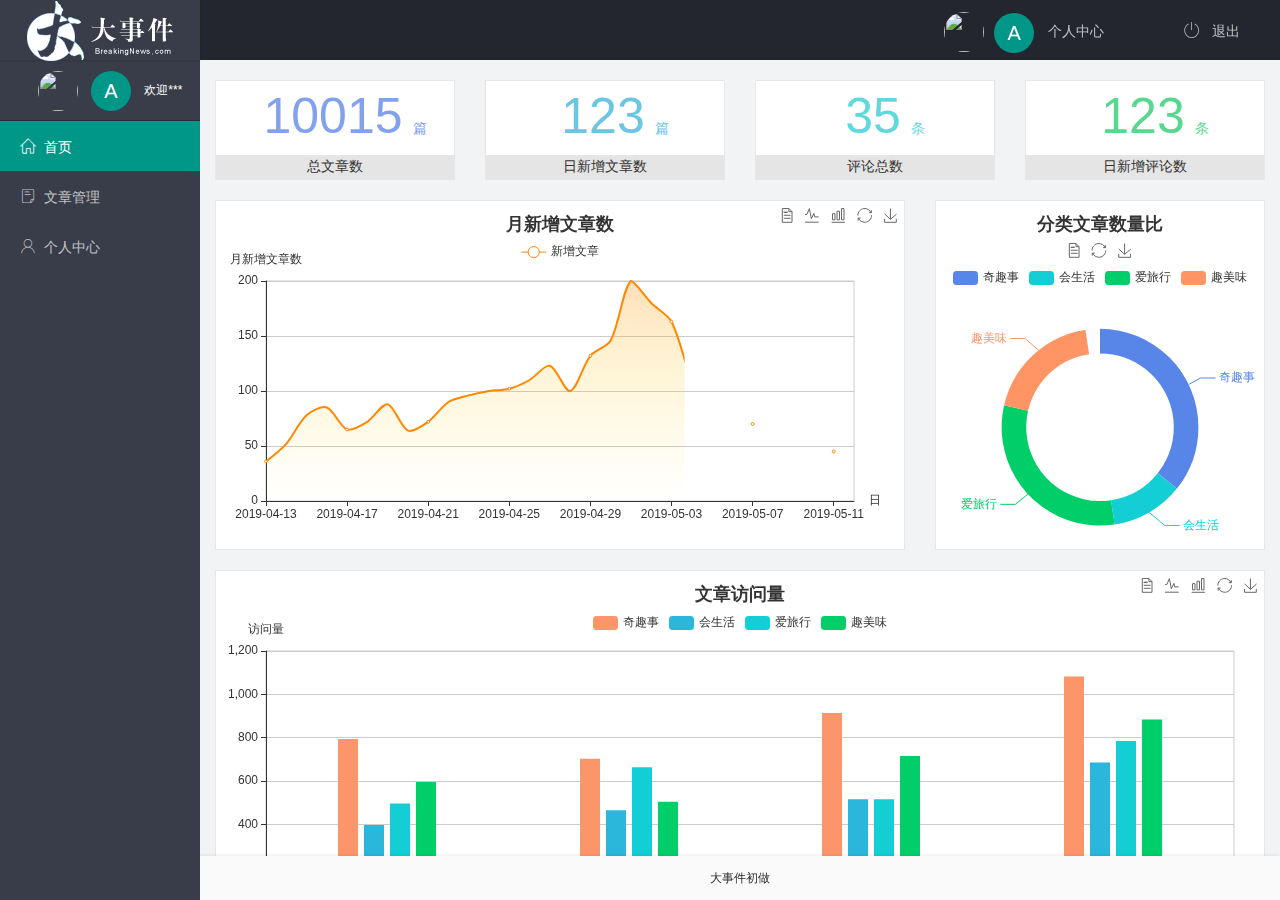
==== commit 26ac6fa9: "完成文章管理相关功能的开发" ====
--- a/index.html
+++ b/index.html
@@ -37,9 +37,9 @@
                         <img src="http://t.cn/RCzsdCq" class="layui-nav-img"><span class="text-avatar">A</span> 个人中心
                     </a>
                     <dl class="layui-nav-child">
-                        <dd><a href="">基本资料</a></dd>
-                        <dd><a href="">更换头像</a></dd>
-                        <dd><a href="">重置密码</a></dd>
+                        <dd><a href="./user/user_info.html" target="fm">基本资料</a></dd>
+                        <dd><a href="./user/user_avatar.html" target="fm">更换头像</a></dd>
+                        <dd><a href="./user/user_pwd.html" target="fm">重置密码</a></dd>
                     </dl>
                 </li>
                 <li class="layui-nav-item" lay-header-event="menuRight" lay-unselect>
@@ -68,17 +68,17 @@
                     <li class="layui-nav-item">
                         <a href="javascript:;"><span class="iconfont icon-16"></span>文章管理</a>
                         <dl class="layui-nav-child">
-                            <dd><a href="javascript:;"><i class="layui-icon layui-icon-app"></i>文章类别</a></dd>
-                            <dd><a href="javascript:;"><i class="layui-icon layui-icon-app"></i>文章列表</a></dd>
-                            <dd><a href="javascript:;"><i class="layui-icon layui-icon-app"></i>发布文章</a></dd>
+                            <dd><a href="article/art_cate.html" target="fm"><i class="layui-icon layui-icon-app"></i>文章类别</a></dd>
+                            <dd><a href="article/art_list.html" target="fm"><i class="layui-icon layui-icon-app"></i>文章列表</a></dd>
+                            <dd><a href="article/art_pub.html" target="fm"><i class="layui-icon layui-icon-app"></i>发布文章</a></dd>
                         </dl>
                     </li>
                     <li class="layui-nav-item">
                         <a href="javascript:;"><span class="iconfont icon-user"></span>个人中心</a>
                         <dl class="layui-nav-child">
-                            <dd><a href="javascript:;"><i class="layui-icon layui-icon-app"></i>基本资料</a></dd>
-                            <dd><a href="javascript:;"><i class="layui-icon layui-icon-app"></i>更换头像</a></dd>
-                            <dd><a href="javascript:;"><i class="layui-icon layui-icon-app"></i>重置密码</a></dd>
+                            <dd><a href="./user/user_info.html" target="fm"><i class="layui-icon layui-icon-app"></i>基本资料</a></dd>
+                            <dd><a href="./user/user_avatar.html" target="fm"><i class="layui-icon layui-icon-app"></i>更换头像</a></dd>
+                            <dd><a href="./user/user_pwd.html" target="fm"><i class="layui-icon layui-icon-app"></i>重置密码</a></dd>
                         </dl>
                     </li>
                 </ul>
--- a/assets/lib/layui/css/layui.css
+++ b/assets/lib/layui/css/layui.css
@@ -1,2 +1 @@
-/** layui-v2.5.5 MIT License By https://www.layui.com */
- .layui-inline,img{display:inline-block;vertical-align:middle}h1,h2,h3,h4,h5,h6{font-weight:400}.layui-edge,.layui-header,.layui-inline,.layui-main{position:relative}.layui-body,.layui-edge,.layui-elip{overflow:hidden}.layui-btn,.layui-edge,.layui-inline,img{vertical-align:middle}.layui-btn,.layui-disabled,.layui-icon,.layui-unselect{-moz-user-select:none;-webkit-user-select:none;-ms-user-select:none}.layui-elip,.layui-form-checkbox span,.layui-form-pane .layui-form-label{text-overflow:ellipsis;white-space:nowrap}.layui-breadcrumb,.layui-tree-btnGroup{visibility:hidden}blockquote,body,button,dd,div,dl,dt,form,h1,h2,h3,h4,h5,h6,input,li,ol,p,pre,td,textarea,th,ul{margin:0;padding:0;-webkit-tap-highlight-color:rgba(0,0,0,0)}a:active,a:hover{outline:0}img{border:none}li{list-style:none}table{border-collapse:collapse;border-spacing:0}h4,h5,h6{font-size:100%}button,input,optgroup,option,select,textarea{font-family:inherit;font-size:inherit;font-style:inherit;font-weight:inherit;outline:0}pre{white-space:pre-wrap;white-space:-moz-pre-wrap;white-space:-pre-wrap;white-space:-o-pre-wrap;word-wrap:break-word}body{line-height:24px;font:14px Helvetica Neue,Helvetica,PingFang SC,Tahoma,Arial,sans-serif}hr{height:1px;margin:10px 0;border:0;clear:both}a{color:#333;text-decoration:none}a:hover{color:#777}a cite{font-style:normal;*cursor:pointer}.layui-border-box,.layui-border-box *{box-sizing:border-box}.layui-box,.layui-box *{box-sizing:content-box}.layui-clear{clear:both;*zoom:1}.layui-clear:after{content:'\20';clear:both;*zoom:1;display:block;height:0}.layui-inline{*display:inline;*zoom:1}.layui-edge{display:inline-block;width:0;height:0;border-width:6px;border-style:dashed;border-color:transparent}.layui-edge-top{top:-4px;border-bottom-color:#999;border-bottom-style:solid}.layui-edge-right{border-left-color:#999;border-left-style:solid}.layui-edge-bottom{top:2px;border-top-color:#999;border-top-style:solid}.layui-edge-left{border-right-color:#999;border-right-style:solid}.layui-disabled,.layui-disabled:hover{color:#d2d2d2!important;cursor:not-allowed!important}.layui-circle{border-radius:100%}.layui-show{display:block!important}.layui-hide{display:none!important}@font-face{font-family:layui-icon;src:url(../font/iconfont.eot?v=250);src:url(../font/iconfont.eot?v=250#iefix) format('embedded-opentype'),url(../font/iconfont.woff2?v=250) format('woff2'),url(../font/iconfont.woff?v=250) format('woff'),url(../font/iconfont.ttf?v=250) format('truetype'),url(../font/iconfont.svg?v=250#layui-icon) format('svg')}.layui-icon{font-family:layui-icon!important;font-size:16px;font-style:normal;-webkit-font-smoothing:antialiased;-moz-osx-font-smoothing:grayscale}.layui-icon-reply-fill:before{content:"\e611"}.layui-icon-set-fill:before{content:"\e614"}.layui-icon-menu-fill:before{content:"\e60f"}.layui-icon-search:before{content:"\e615"}.layui-icon-share:before{content:"\e641"}.layui-icon-set-sm:before{content:"\e620"}.layui-icon-engine:before{content:"\e628"}.layui-icon-close:before{content:"\1006"}.layui-icon-close-fill:before{content:"\1007"}.layui-icon-chart-screen:before{content:"\e629"}.layui-icon-star:before{content:"\e600"}.layui-icon-circle-dot:before{content:"\e617"}.layui-icon-chat:before{content:"\e606"}.layui-icon-release:before{content:"\e609"}.layui-icon-list:before{content:"\e60a"}.layui-icon-chart:before{content:"\e62c"}.layui-icon-ok-circle:before{content:"\1005"}.layui-icon-layim-theme:before{content:"\e61b"}.layui-icon-table:before{content:"\e62d"}.layui-icon-right:before{content:"\e602"}.layui-icon-left:before{content:"\e603"}.layui-icon-cart-simple:before{content:"\e698"}.layui-icon-face-cry:before{content:"\e69c"}.layui-icon-face-smile:before{content:"\e6af"}.layui-icon-survey:before{content:"\e6b2"}.layui-icon-tree:before{content:"\e62e"}.layui-icon-upload-circle:before{content:"\e62f"}.layui-icon-add-circle:before{content:"\e61f"}.layui-icon-download-circle:before{content:"\e601"}.layui-icon-templeate-1:before{content:"\e630"}.layui-icon-util:before{content:"\e631"}.layui-icon-face-surprised:before{content:"\e664"}.layui-icon-edit:before{content:"\e642"}.layui-icon-speaker:before{content:"\e645"}.layui-icon-down:before{content:"\e61a"}.layui-icon-file:before{content:"\e621"}.layui-icon-layouts:before{content:"\e632"}.layui-icon-rate-half:before{content:"\e6c9"}.layui-icon-add-circle-fine:before{content:"\e608"}.layui-icon-prev-circle:before{content:"\e633"}.layui-icon-read:before{content:"\e705"}.layui-icon-404:before{content:"\e61c"}.layui-icon-carousel:before{content:"\e634"}.layui-icon-help:before{content:"\e607"}.layui-icon-code-circle:before{content:"\e635"}.layui-icon-water:before{content:"\e636"}.layui-icon-username:before{content:"\e66f"}.layui-icon-find-fill:before{content:"\e670"}.layui-icon-about:before{content:"\e60b"}.layui-icon-location:before{content:"\e715"}.layui-icon-up:before{content:"\e619"}.layui-icon-pause:before{content:"\e651"}.layui-icon-date:before{content:"\e637"}.layui-icon-layim-uploadfile:before{content:"\e61d"}.layui-icon-delete:before{content:"\e640"}.layui-icon-play:before{content:"\e652"}.layui-icon-top:before{content:"\e604"}.layui-icon-friends:before{content:"\e612"}.layui-icon-refresh-3:before{content:"\e9aa"}.layui-icon-ok:before{content:"\e605"}.layui-icon-layer:before{content:"\e638"}.layui-icon-face-smile-fine:before{content:"\e60c"}.layui-icon-dollar:before{content:"\e659"}.layui-icon-group:before{content:"\e613"}.layui-icon-layim-download:before{content:"\e61e"}.layui-icon-picture-fine:before{content:"\e60d"}.layui-icon-link:before{content:"\e64c"}.layui-icon-diamond:before{content:"\e735"}.layui-icon-log:before{content:"\e60e"}.layui-icon-rate-solid:before{content:"\e67a"}.layui-icon-fonts-del:before{content:"\e64f"}.layui-icon-unlink:before{content:"\e64d"}.layui-icon-fonts-clear:before{content:"\e639"}.layui-icon-triangle-r:before{content:"\e623"}.layui-icon-circle:before{content:"\e63f"}.layui-icon-radio:before{content:"\e643"}.layui-icon-align-center:before{content:"\e647"}.layui-icon-align-right:before{content:"\e648"}.layui-icon-align-left:before{content:"\e649"}.layui-icon-loading-1:before{content:"\e63e"}.layui-icon-return:before{content:"\e65c"}.layui-icon-fonts-strong:before{content:"\e62b"}.layui-icon-upload:before{content:"\e67c"}.layui-icon-dialogue:before{content:"\e63a"}.layui-icon-video:before{content:"\e6ed"}.layui-icon-headset:before{content:"\e6fc"}.layui-icon-cellphone-fine:before{content:"\e63b"}.layui-icon-add-1:before{content:"\e654"}.layui-icon-face-smile-b:before{content:"\e650"}.layui-icon-fonts-html:before{content:"\e64b"}.layui-icon-form:before{content:"\e63c"}.layui-icon-cart:before{content:"\e657"}.layui-icon-camera-fill:before{content:"\e65d"}.layui-icon-tabs:before{content:"\e62a"}.layui-icon-fonts-code:before{content:"\e64e"}.layui-icon-fire:before{content:"\e756"}.layui-icon-set:before{content:"\e716"}.layui-icon-fonts-u:before{content:"\e646"}.layui-icon-triangle-d:before{content:"\e625"}.layui-icon-tips:before{content:"\e702"}.layui-icon-picture:before{content:"\e64a"}.layui-icon-more-vertical:before{content:"\e671"}.layui-icon-flag:before{content:"\e66c"}.layui-icon-loading:before{content:"\e63d"}.layui-icon-fonts-i:before{content:"\e644"}.layui-icon-refresh-1:before{content:"\e666"}.layui-icon-rmb:before{content:"\e65e"}.layui-icon-home:before{content:"\e68e"}.layui-icon-user:before{content:"\e770"}.layui-icon-notice:before{content:"\e667"}.layui-icon-login-weibo:before{content:"\e675"}.layui-icon-voice:before{content:"\e688"}.layui-icon-upload-drag:before{content:"\e681"}.layui-icon-login-qq:before{content:"\e676"}.layui-icon-snowflake:before{content:"\e6b1"}.layui-icon-file-b:before{content:"\e655"}.layui-icon-template:before{content:"\e663"}.layui-icon-auz:before{content:"\e672"}.layui-icon-console:before{content:"\e665"}.layui-icon-app:before{content:"\e653"}.layui-icon-prev:before{content:"\e65a"}.layui-icon-website:before{content:"\e7ae"}.layui-icon-next:before{content:"\e65b"}.layui-icon-component:before{content:"\e857"}.layui-icon-more:before{content:"\e65f"}.layui-icon-login-wechat:before{content:"\e677"}.layui-icon-shrink-right:before{content:"\e668"}.layui-icon-spread-left:before{content:"\e66b"}.layui-icon-camera:before{content:"\e660"}.layui-icon-note:before{content:"\e66e"}.layui-icon-refresh:before{content:"\e669"}.layui-icon-female:before{content:"\e661"}.layui-icon-male:before{content:"\e662"}.layui-icon-password:before{content:"\e673"}.layui-icon-senior:before{content:"\e674"}.layui-icon-theme:before{content:"\e66a"}.layui-icon-tread:before{content:"\e6c5"}.layui-icon-praise:before{content:"\e6c6"}.layui-icon-star-fill:before{content:"\e658"}.layui-icon-rate:before{content:"\e67b"}.layui-icon-template-1:before{content:"\e656"}.layui-icon-vercode:before{content:"\e679"}.layui-icon-cellphone:before{content:"\e678"}.layui-icon-screen-full:before{content:"\e622"}.layui-icon-screen-restore:before{content:"\e758"}.layui-icon-cols:before{content:"\e610"}.layui-icon-export:before{content:"\e67d"}.layui-icon-print:before{content:"\e66d"}.layui-icon-slider:before{content:"\e714"}.layui-icon-addition:before{content:"\e624"}.layui-icon-subtraction:before{content:"\e67e"}.layui-icon-service:before{content:"\e626"}.layui-icon-transfer:before{content:"\e691"}.layui-main{width:1140px;margin:0 auto}.layui-header{z-index:1000;height:60px}.layui-header a:hover{transition:all .5s;-webkit-transition:all .5s}.layui-side{position:fixed;left:0;top:0;bottom:0;z-index:999;width:200px;overflow-x:hidden}.layui-side-scroll{position:relative;width:220px;height:100%;overflow-x:hidden}.layui-body{position:absolute;left:200px;right:0;top:0;bottom:0;z-index:998;width:auto;overflow-y:auto;box-sizing:border-box}.layui-layout-body{overflow:hidden}.layui-layout-admin .layui-header{background-color:#23262E}.layui-layout-admin .layui-side{top:60px;width:200px;overflow-x:hidden}.layui-layout-admin .layui-body{position:fixed;top:60px;bottom:44px}.layui-layout-admin .layui-main{width:auto;margin:0 15px}.layui-layout-admin .layui-footer{position:fixed;left:200px;right:0;bottom:0;height:44px;line-height:44px;padding:0 15px;background-color:#eee}.layui-layout-admin .layui-logo{position:absolute;left:0;top:0;width:200px;height:100%;line-height:60px;text-align:center;color:#009688;font-size:16px}.layui-layout-admin .layui-header .layui-nav{background:0 0}.layui-layout-left{position:absolute!important;left:200px;top:0}.layui-layout-right{position:absolute!important;right:0;top:0}.layui-container{position:relative;margin:0 auto;padding:0 15px;box-sizing:border-box}.layui-fluid{position:relative;margin:0 auto;padding:0 15px}.layui-row:after,.layui-row:before{content:'';display:block;clear:both}.layui-col-lg1,.layui-col-lg10,.layui-col-lg11,.layui-col-lg12,.layui-col-lg2,.layui-col-lg3,.layui-col-lg4,.layui-col-lg5,.layui-col-lg6,.layui-col-lg7,.layui-col-lg8,.layui-col-lg9,.layui-col-md1,.layui-col-md10,.layui-col-md11,.layui-col-md12,.layui-col-md2,.layui-col-md3,.layui-col-md4,.layui-col-md5,.layui-col-md6,.layui-col-md7,.layui-col-md8,.layui-col-md9,.layui-col-sm1,.layui-col-sm10,.layui-col-sm11,.layui-col-sm12,.layui-col-sm2,.layui-col-sm3,.layui-col-sm4,.layui-col-sm5,.layui-col-sm6,.layui-col-sm7,.layui-col-sm8,.layui-col-sm9,.layui-col-xs1,.layui-col-xs10,.layui-col-xs11,.layui-col-xs12,.layui-col-xs2,.layui-col-xs3,.layui-col-xs4,.layui-col-xs5,.layui-col-xs6,.layui-col-xs7,.layui-col-xs8,.layui-col-xs9{position:relative;display:block;box-sizing:border-box}.layui-col-xs1,.layui-col-xs10,.layui-col-xs11,.layui-col-xs12,.layui-col-xs2,.layui-col-xs3,.layui-col-xs4,.layui-col-xs5,.layui-col-xs6,.layui-col-xs7,.layui-col-xs8,.layui-col-xs9{float:left}.layui-col-xs1{width:8.33333333%}.layui-col-xs2{width:16.66666667%}.layui-col-xs3{width:25%}.layui-col-xs4{width:33.33333333%}.layui-col-xs5{width:41.66666667%}.layui-col-xs6{width:50%}.layui-col-xs7{width:58.33333333%}.layui-col-xs8{width:66.66666667%}.layui-col-xs9{width:75%}.layui-col-xs10{width:83.33333333%}.layui-col-xs11{width:91.66666667%}.layui-col-xs12{width:100%}.layui-col-xs-offset1{margin-left:8.33333333%}.layui-col-xs-offset2{margin-left:16.66666667%}.layui-col-xs-offset3{margin-left:25%}.layui-col-xs-offset4{margin-left:33.33333333%}.layui-col-xs-offset5{margin-left:41.66666667%}.layui-col-xs-offset6{margin-left:50%}.layui-col-xs-offset7{margin-left:58.33333333%}.layui-col-xs-offset8{margin-left:66.66666667%}.layui-col-xs-offset9{margin-left:75%}.layui-col-xs-offset10{margin-left:83.33333333%}.layui-col-xs-offset11{margin-left:91.66666667%}.layui-col-xs-offset12{margin-left:100%}@media screen and (max-width:768px){.layui-hide-xs{display:none!important}.layui-show-xs-block{display:block!important}.layui-show-xs-inline{display:inline!important}.layui-show-xs-inline-block{display:inline-block!important}}@media screen and (min-width:768px){.layui-container{width:750px}.layui-hide-sm{display:none!important}.layui-show-sm-block{display:block!important}.layui-show-sm-inline{display:inline!important}.layui-show-sm-inline-block{display:inline-block!important}.layui-col-sm1,.layui-col-sm10,.layui-col-sm11,.layui-col-sm12,.layui-col-sm2,.layui-col-sm3,.layui-col-sm4,.layui-col-sm5,.layui-col-sm6,.layui-col-sm7,.layui-col-sm8,.layui-col-sm9{float:left}.layui-col-sm1{width:8.33333333%}.layui-col-sm2{width:16.66666667%}.layui-col-sm3{width:25%}.layui-col-sm4{width:33.33333333%}.layui-col-sm5{width:41.66666667%}.layui-col-sm6{width:50%}.layui-col-sm7{width:58.33333333%}.layui-col-sm8{width:66.66666667%}.layui-col-sm9{width:75%}.layui-col-sm10{width:83.33333333%}.layui-col-sm11{width:91.66666667%}.layui-col-sm12{width:100%}.layui-col-sm-offset1{margin-left:8.33333333%}.layui-col-sm-offset2{margin-left:16.66666667%}.layui-col-sm-offset3{margin-left:25%}.layui-col-sm-offset4{margin-left:33.33333333%}.layui-col-sm-offset5{margin-left:41.66666667%}.layui-col-sm-offset6{margin-left:50%}.layui-col-sm-offset7{margin-left:58.33333333%}.layui-col-sm-offset8{margin-left:66.66666667%}.layui-col-sm-offset9{margin-left:75%}.layui-col-sm-offset10{margin-left:83.33333333%}.layui-col-sm-offset11{margin-left:91.66666667%}.layui-col-sm-offset12{margin-left:100%}}@media screen and (min-width:992px){.layui-container{width:970px}.layui-hide-md{display:none!important}.layui-show-md-block{display:block!important}.layui-show-md-inline{display:inline!important}.layui-show-md-inline-block{display:inline-block!important}.layui-col-md1,.layui-col-md10,.layui-col-md11,.layui-col-md12,.layui-col-md2,.layui-col-md3,.layui-col-md4,.layui-col-md5,.layui-col-md6,.layui-col-md7,.layui-col-md8,.layui-col-md9{float:left}.layui-col-md1{width:8.33333333%}.layui-col-md2{width:16.66666667%}.layui-col-md3{width:25%}.layui-col-md4{width:33.33333333%}.layui-col-md5{width:41.66666667%}.layui-col-md6{width:50%}.layui-col-md7{width:58.33333333%}.layui-col-md8{width:66.66666667%}.layui-col-md9{width:75%}.layui-col-md10{width:83.33333333%}.layui-col-md11{width:91.66666667%}.layui-col-md12{width:100%}.layui-col-md-offset1{margin-left:8.33333333%}.layui-col-md-offset2{margin-left:16.66666667%}.layui-col-md-offset3{margin-left:25%}.layui-col-md-offset4{margin-left:33.33333333%}.layui-col-md-offset5{margin-left:41.66666667%}.layui-col-md-offset6{margin-left:50%}.layui-col-md-offset7{margin-left:58.33333333%}.layui-col-md-offset8{margin-left:66.66666667%}.layui-col-md-offset9{margin-left:75%}.layui-col-md-offset10{margin-left:83.33333333%}.layui-col-md-offset11{margin-left:91.66666667%}.layui-col-md-offset12{margin-left:100%}}@media screen and (min-width:1200px){.layui-container{width:1170px}.layui-hide-lg{display:none!important}.layui-show-lg-block{display:block!important}.layui-show-lg-inline{display:inline!important}.layui-show-lg-inline-block{display:inline-block!important}.layui-col-lg1,.layui-col-lg10,.layui-col-lg11,.layui-col-lg12,.layui-col-lg2,.layui-col-lg3,.layui-col-lg4,.layui-col-lg5,.layui-col-lg6,.layui-col-lg7,.layui-col-lg8,.layui-col-lg9{float:left}.layui-col-lg1{width:8.33333333%}.layui-col-lg2{width:16.66666667%}.layui-col-lg3{width:25%}.layui-col-lg4{width:33.33333333%}.layui-col-lg5{width:41.66666667%}.layui-col-lg6{width:50%}.layui-col-lg7{width:58.33333333%}.layui-col-lg8{width:66.66666667%}.layui-col-lg9{width:75%}.layui-col-lg10{width:83.33333333%}.layui-col-lg11{width:91.66666667%}.layui-col-lg12{width:100%}.layui-col-lg-offset1{margin-left:8.33333333%}.layui-col-lg-offset2{margin-left:16.66666667%}.layui-col-lg-offset3{margin-left:25%}.layui-col-lg-offset4{margin-left:33.33333333%}.layui-col-lg-offset5{margin-left:41.66666667%}.layui-col-lg-offset6{margin-left:50%}.layui-col-lg-offset7{margin-left:58.33333333%}.layui-col-lg-offset8{margin-left:66.66666667%}.layui-col-lg-offset9{margin-left:75%}.layui-col-lg-offset10{margin-left:83.33333333%}.layui-col-lg-offset11{margin-left:91.66666667%}.layui-col-lg-offset12{margin-left:100%}}.layui-col-space1{margin:-.5px}.layui-col-space1>*{padding:.5px}.layui-col-space3{margin:-1.5px}.layui-col-space3>*{padding:1.5px}.layui-col-space5{margin:-2.5px}.layui-col-space5>*{padding:2.5px}.layui-col-space8{margin:-3.5px}.layui-col-space8>*{padding:3.5px}.layui-col-space10{margin:-5px}.layui-col-space10>*{padding:5px}.layui-col-space12{margin:-6px}.layui-col-space12>*{padding:6px}.layui-col-space15{margin:-7.5px}.layui-col-space15>*{padding:7.5px}.layui-col-space18{margin:-9px}.layui-col-space18>*{padding:9px}.layui-col-space20{margin:-10px}.layui-col-space20>*{padding:10px}.layui-col-space22{margin:-11px}.layui-col-space22>*{padding:11px}.layui-col-space25{margin:-12.5px}.layui-col-space25>*{padding:12.5px}.layui-col-space30{margin:-15px}.layui-col-space30>*{padding:15px}.layui-btn,.layui-input,.layui-select,.layui-textarea,.layui-upload-button{outline:0;-webkit-appearance:none;transition:all .3s;-webkit-transition:all .3s;box-sizing:border-box}.layui-elem-quote{margin-bottom:10px;padding:15px;line-height:22px;border-left:5px solid #009688;border-radius:0 2px 2px 0;background-color:#f2f2f2}.layui-quote-nm{border-style:solid;border-width:1px 1px 1px 5px;background:0 0}.layui-elem-field{margin-bottom:10px;padding:0;border-width:1px;border-style:solid}.layui-elem-field legend{margin-left:20px;padding:0 10px;font-size:20px;font-weight:300}.layui-field-title{margin:10px 0 20px;border-width:1px 0 0}.layui-field-box{padding:10px 15px}.layui-field-title .layui-field-box{padding:10px 0}.layui-progress{position:relative;height:6px;border-radius:20px;background-color:#e2e2e2}.layui-progress-bar{position:absolute;left:0;top:0;width:0;max-width:100%;height:6px;border-radius:20px;text-align:right;background-color:#5FB878;transition:all .3s;-webkit-transition:all .3s}.layui-progress-big,.layui-progress-big .layui-progress-bar{height:18px;line-height:18px}.layui-progress-text{position:relative;top:-20px;line-height:18px;font-size:12px;color:#666}.layui-progress-big .layui-progress-text{position:static;padding:0 10px;color:#fff}.layui-collapse{border-width:1px;border-style:solid;border-radius:2px}.layui-colla-content,.layui-colla-item{border-top-width:1px;border-top-style:solid}.layui-colla-item:first-child{border-top:none}.layui-colla-title{position:relative;height:42px;line-height:42px;padding:0 15px 0 35px;color:#333;background-color:#f2f2f2;cursor:pointer;font-size:14px;overflow:hidden}.layui-colla-content{display:none;padding:10px 15px;line-height:22px;color:#666}.layui-colla-icon{position:absolute;left:15px;top:0;font-size:14px}.layui-card{margin-bottom:15px;border-radius:2px;background-color:#fff;box-shadow:0 1px 2px 0 rgba(0,0,0,.05)}.layui-card:last-child{margin-bottom:0}.layui-card-header{position:relative;height:42px;line-height:42px;padding:0 15px;border-bottom:1px solid #f6f6f6;color:#333;border-radius:2px 2px 0 0;font-size:14px}.layui-bg-black,.layui-bg-blue,.layui-bg-cyan,.layui-bg-green,.layui-bg-orange,.layui-bg-red{color:#fff!important}.layui-card-body{position:relative;padding:10px 15px;line-height:24px}.layui-card-body[pad15]{padding:15px}.layui-card-body[pad20]{padding:20px}.layui-card-body .layui-table{margin:5px 0}.layui-card .layui-tab{margin:0}.layui-panel-window{position:relative;padding:15px;border-radius:0;border-top:5px solid #E6E6E6;background-color:#fff}.layui-auxiliar-moving{position:fixed;left:0;right:0;top:0;bottom:0;width:100%;height:100%;background:0 0;z-index:9999999999}.layui-form-label,.layui-form-mid,.layui-form-select,.layui-input-block,.layui-input-inline,.layui-textarea{position:relative}.layui-bg-red{background-color:#FF5722!important}.layui-bg-orange{background-color:#FFB800!important}.layui-bg-green{background-color:#009688!important}.layui-bg-cyan{background-color:#2F4056!important}.layui-bg-blue{background-color:#1E9FFF!important}.layui-bg-black{background-color:#393D49!important}.layui-bg-gray{background-color:#eee!important;color:#666!important}.layui-badge-rim,.layui-colla-content,.layui-colla-item,.layui-collapse,.layui-elem-field,.layui-form-pane .layui-form-item[pane],.layui-form-pane .layui-form-label,.layui-input,.layui-layedit,.layui-layedit-tool,.layui-quote-nm,.layui-select,.layui-tab-bar,.layui-tab-card,.layui-tab-title,.layui-tab-title .layui-this:after,.layui-textarea{border-color:#e6e6e6}.layui-timeline-item:before,hr{background-color:#e6e6e6}.layui-text{line-height:22px;font-size:14px;color:#666}.layui-text h1,.layui-text h2,.layui-text h3{font-weight:500;color:#333}.layui-text h1{font-size:30px}.layui-text h2{font-size:24px}.layui-text h3{font-size:18px}.layui-text a:not(.layui-btn){color:#01AAED}.layui-text a:not(.layui-btn):hover{text-decoration:underline}.layui-text ul{padding:5px 0 5px 15px}.layui-text ul li{margin-top:5px;list-style-type:disc}.layui-text em,.layui-word-aux{color:#999!important;padding:0 5px!important}.layui-btn{display:inline-block;height:38px;line-height:38px;padding:0 18px;background-color:#009688;color:#fff;white-space:nowrap;text-align:center;font-size:14px;border:none;border-radius:2px;cursor:pointer}.layui-btn:hover{opacity:.8;filter:alpha(opacity=80);color:#fff}.layui-btn:active{opacity:1;filter:alpha(opacity=100)}.layui-btn+.layui-btn{margin-left:10px}.layui-btn-container{font-size:0}.layui-btn-container .layui-btn{margin-right:10px;margin-bottom:10px}.layui-btn-container .layui-btn+.layui-btn{margin-left:0}.layui-table .layui-btn-container .layui-btn{margin-bottom:9px}.layui-btn-radius{border-radius:100px}.layui-btn .layui-icon{margin-right:3px;font-size:18px;vertical-align:bottom;vertical-align:middle\9}.layui-btn-primary{border:1px solid #C9C9C9;background-color:#fff;color:#555}.layui-btn-primary:hover{border-color:#009688;color:#333}.layui-btn-normal{background-color:#1E9FFF}.layui-btn-warm{background-color:#FFB800}.layui-btn-danger{background-color:#FF5722}.layui-btn-checked{background-color:#5FB878}.layui-btn-disabled,.layui-btn-disabled:active,.layui-btn-disabled:hover{border:1px solid #e6e6e6;background-color:#FBFBFB;color:#C9C9C9;cursor:not-allowed;opacity:1}.layui-btn-lg{height:44px;line-height:44px;padding:0 25px;font-size:16px}.layui-btn-sm{height:30px;line-height:30px;padding:0 10px;font-size:12px}.layui-btn-sm i{font-size:16px!important}.layui-btn-xs{height:22px;line-height:22px;padding:0 5px;font-size:12px}.layui-btn-xs i{font-size:14px!important}.layui-btn-group{display:inline-block;vertical-align:middle;font-size:0}.layui-btn-group .layui-btn{margin-left:0!important;margin-right:0!important;border-left:1px solid rgba(255,255,255,.5);border-radius:0}.layui-btn-group .layui-btn-primary{border-left:none}.layui-btn-group .layui-btn-primary:hover{border-color:#C9C9C9;color:#009688}.layui-btn-group .layui-btn:first-child{border-left:none;border-radius:2px 0 0 2px}.layui-btn-group .layui-btn-primary:first-child{border-left:1px solid #c9c9c9}.layui-btn-group .layui-btn:last-child{border-radius:0 2px 2px 0}.layui-btn-group .layui-btn+.layui-btn{margin-left:0}.layui-btn-group+.layui-btn-group{margin-left:10px}.layui-btn-fluid{width:100%}.layui-input,.layui-select,.layui-textarea{height:38px;line-height:1.3;line-height:38px\9;border-width:1px;border-style:solid;background-color:#fff;border-radius:2px}.layui-input::-webkit-input-placeholder,.layui-select::-webkit-input-placeholder,.layui-textarea::-webkit-input-placeholder{line-height:1.3}.layui-input,.layui-textarea{display:block;width:100%;padding-left:10px}.layui-input:hover,.layui-textarea:hover{border-color:#D2D2D2!important}.layui-input:focus,.layui-textarea:focus{border-color:#C9C9C9!important}.layui-textarea{min-height:100px;height:auto;line-height:20px;padding:6px 10px;resize:vertical}.layui-select{padding:0 10px}.layui-form input[type=checkbox],.layui-form input[type=radio],.layui-form select{display:none}.layui-form [lay-ignore]{display:initial}.layui-form-item{margin-bottom:15px;clear:both;*zoom:1}.layui-form-item:after{content:'\20';clear:both;*zoom:1;display:block;height:0}.layui-form-label{float:left;display:block;padding:9px 15px;width:80px;font-weight:400;line-height:20px;text-align:right}.layui-form-label-col{display:block;float:none;padding:9px 0;line-height:20px;text-align:left}.layui-form-item .layui-inline{margin-bottom:5px;margin-right:10px}.layui-input-block{margin-left:110px;min-height:36px}.layui-input-inline{display:inline-block;vertical-align:middle}.layui-form-item .layui-input-inline{float:left;width:190px;margin-right:10px}.layui-form-text .layui-input-inline{width:auto}.layui-form-mid{float:left;display:block;padding:9px 0!important;line-height:20px;margin-right:10px}.layui-form-danger+.layui-form-select .layui-input,.layui-form-danger:focus{border-color:#FF5722!important}.layui-form-select .layui-input{padding-right:30px;cursor:pointer}.layui-form-select .layui-edge{position:absolute;right:10px;top:50%;margin-top:-3px;cursor:pointer;border-width:6px;border-top-color:#c2c2c2;border-top-style:solid;transition:all .3s;-webkit-transition:all .3s}.layui-form-select dl{display:none;position:absolute;left:0;top:42px;padding:5px 0;z-index:899;min-width:100%;border:1px solid #d2d2d2;max-height:300px;overflow-y:auto;background-color:#fff;border-radius:2px;box-shadow:0 2px 4px rgba(0,0,0,.12);box-sizing:border-box}.layui-form-select dl dd,.layui-form-select dl dt{padding:0 10px;line-height:36px;white-space:nowrap;overflow:hidden;text-overflow:ellipsis}.layui-form-select dl dt{font-size:12px;color:#999}.layui-form-select dl dd{cursor:pointer}.layui-form-select dl dd:hover{background-color:#f2f2f2;-webkit-transition:.5s all;transition:.5s all}.layui-form-select .layui-select-group dd{padding-left:20px}.layui-form-select dl dd.layui-select-tips{padding-left:10px!important;color:#999}.layui-form-select dl dd.layui-this{background-color:#5FB878;color:#fff}.layui-form-checkbox,.layui-form-select dl dd.layui-disabled{background-color:#fff}.layui-form-selected dl{display:block}.layui-form-checkbox,.layui-form-checkbox *,.layui-form-switch{display:inline-block;vertical-align:middle}.layui-form-selected .layui-edge{margin-top:-9px;-webkit-transform:rotate(180deg);transform:rotate(180deg);margin-top:-3px\9}:root .layui-form-selected .layui-edge{margin-top:-9px\0/IE9}.layui-form-selectup dl{top:auto;bottom:42px}.layui-select-none{margin:5px 0;text-align:center;color:#999}.layui-select-disabled .layui-disabled{border-color:#eee!important}.layui-select-disabled .layui-edge{border-top-color:#d2d2d2}.layui-form-checkbox{position:relative;height:30px;line-height:30px;margin-right:10px;padding-right:30px;cursor:pointer;font-size:0;-webkit-transition:.1s linear;transition:.1s linear;box-sizing:border-box}.layui-form-checkbox span{padding:0 10px;height:100%;font-size:14px;border-radius:2px 0 0 2px;background-color:#d2d2d2;color:#fff;overflow:hidden}.layui-form-checkbox:hover span{background-color:#c2c2c2}.layui-form-checkbox i{position:absolute;right:0;top:0;width:30px;height:28px;border:1px solid #d2d2d2;border-left:none;border-radius:0 2px 2px 0;color:#fff;font-size:20px;text-align:center}.layui-form-checkbox:hover i{border-color:#c2c2c2;color:#c2c2c2}.layui-form-checked,.layui-form-checked:hover{border-color:#5FB878}.layui-form-checked span,.layui-form-checked:hover span{background-color:#5FB878}.layui-form-checked i,.layui-form-checked:hover i{color:#5FB878}.layui-form-item .layui-form-checkbox{margin-top:4px}.layui-form-checkbox[lay-skin=primary]{height:auto!important;line-height:normal!important;min-width:18px;min-height:18px;border:none!important;margin-right:0;padding-left:28px;padding-right:0;background:0 0}.layui-form-checkbox[lay-skin=primary] span{padding-left:0;padding-right:15px;line-height:18px;background:0 0;color:#666}.layui-form-checkbox[lay-skin=primary] i{right:auto;left:0;width:16px;height:16px;line-height:16px;border:1px solid #d2d2d2;font-size:12px;border-radius:2px;background-color:#fff;-webkit-transition:.1s linear;transition:.1s linear}.layui-form-checkbox[lay-skin=primary]:hover i{border-color:#5FB878;color:#fff}.layui-form-checked[lay-skin=primary] i{border-color:#5FB878!important;background-color:#5FB878;color:#fff}.layui-checkbox-disbaled[lay-skin=primary] span{background:0 0!important;color:#c2c2c2}.layui-checkbox-disbaled[lay-skin=primary]:hover i{border-color:#d2d2d2}.layui-form-item .layui-form-checkbox[lay-skin=primary]{margin-top:10px}.layui-form-switch{position:relative;height:22px;line-height:22px;min-width:35px;padding:0 5px;margin-top:8px;border:1px solid #d2d2d2;border-radius:20px;cursor:pointer;background-color:#fff;-webkit-transition:.1s linear;transition:.1s linear}.layui-form-switch i{position:absolute;left:5px;top:3px;width:16px;height:16px;border-radius:20px;background-color:#d2d2d2;-webkit-transition:.1s linear;transition:.1s linear}.layui-form-switch em{position:relative;top:0;width:25px;margin-left:21px;padding:0!important;text-align:center!important;color:#999!important;font-style:normal!important;font-size:12px}.layui-form-onswitch{border-color:#5FB878;background-color:#5FB878}.layui-checkbox-disbaled,.layui-checkbox-disbaled i{border-color:#e2e2e2!important}.layui-form-onswitch i{left:100%;margin-left:-21px;background-color:#fff}.layui-form-onswitch em{margin-left:5px;margin-right:21px;color:#fff!important}.layui-checkbox-disbaled span{background-color:#e2e2e2!important}.layui-checkbox-disbaled:hover i{color:#fff!important}[lay-radio]{display:none}.layui-form-radio,.layui-form-radio *{display:inline-block;vertical-align:middle}.layui-form-radio{line-height:28px;margin:6px 10px 0 0;padding-right:10px;cursor:pointer;font-size:0}.layui-form-radio *{font-size:14px}.layui-form-radio>i{margin-right:8px;font-size:22px;color:#c2c2c2}.layui-form-radio>i:hover,.layui-form-radioed>i{color:#5FB878}.layui-radio-disbaled>i{color:#e2e2e2!important}.layui-form-pane .layui-form-label{width:110px;padding:8px 15px;height:38px;line-height:20px;border-width:1px;border-style:solid;border-radius:2px 0 0 2px;text-align:center;background-color:#FBFBFB;overflow:hidden;box-sizing:border-box}.layui-form-pane .layui-input-inline{margin-left:-1px}.layui-form-pane .layui-input-block{margin-left:110px;left:-1px}.layui-form-pane .layui-input{border-radius:0 2px 2px 0}.layui-form-pane .layui-form-text .layui-form-label{float:none;width:100%;border-radius:2px;box-sizing:border-box;text-align:left}.layui-form-pane .layui-form-text .layui-input-inline{display:block;margin:0;top:-1px;clear:both}.layui-form-pane .layui-form-text .layui-input-block{margin:0;left:0;top:-1px}.layui-form-pane .layui-form-text .layui-textarea{min-height:100px;border-radius:0 0 2px 2px}.layui-form-pane .layui-form-checkbox{margin:4px 0 4px 10px}.layui-form-pane .layui-form-radio,.layui-form-pane .layui-form-switch{margin-top:6px;margin-left:10px}.layui-form-pane .layui-form-item[pane]{position:relative;border-width:1px;border-style:solid}.layui-form-pane .layui-form-item[pane] .layui-form-label{position:absolute;left:0;top:0;height:100%;border-width:0 1px 0 0}.layui-form-pane .layui-form-item[pane] .layui-input-inline{margin-left:110px}@media screen and (max-width:450px){.layui-form-item .layui-form-label{text-overflow:ellipsis;overflow:hidden;white-space:nowrap}.layui-form-item .layui-inline{display:block;margin-right:0;margin-bottom:20px;clear:both}.layui-form-item .layui-inline:after{content:'\20';clear:both;display:block;height:0}.layui-form-item .layui-input-inline{display:block;float:none;left:-3px;width:auto;margin:0 0 10px 112px}.layui-form-item .layui-input-inline+.layui-form-mid{margin-left:110px;top:-5px;padding:0}.layui-form-item .layui-form-checkbox{margin-right:5px;margin-bottom:5px}}.layui-layedit{border-width:1px;border-style:solid;border-radius:2px}.layui-layedit-tool{padding:3px 5px;border-bottom-width:1px;border-bottom-style:solid;font-size:0}.layedit-tool-fixed{position:fixed;top:0;border-top:1px solid #e2e2e2}.layui-layedit-tool .layedit-tool-mid,.layui-layedit-tool .layui-icon{display:inline-block;vertical-align:middle;text-align:center;font-size:14px}.layui-layedit-tool .layui-icon{position:relative;width:32px;height:30px;line-height:30px;margin:3px 5px;color:#777;cursor:pointer;border-radius:2px}.layui-layedit-tool .layui-icon:hover{color:#393D49}.layui-layedit-tool .layui-icon:active{color:#000}.layui-layedit-tool .layedit-tool-active{background-color:#e2e2e2;color:#000}.layui-layedit-tool .layui-disabled,.layui-layedit-tool .layui-disabled:hover{color:#d2d2d2;cursor:not-allowed}.layui-layedit-tool .layedit-tool-mid{width:1px;height:18px;margin:0 10px;background-color:#d2d2d2}.layedit-tool-html{width:50px!important;font-size:30px!important}.layedit-tool-b,.layedit-tool-code,.layedit-tool-help{font-size:16px!important}.layedit-tool-d,.layedit-tool-face,.layedit-tool-image,.layedit-tool-unlink{font-size:18px!important}.layedit-tool-image input{position:absolute;font-size:0;left:0;top:0;width:100%;height:100%;opacity:.01;filter:Alpha(opacity=1);cursor:pointer}.layui-layedit-iframe iframe{display:block;width:100%}#LAY_layedit_code{overflow:hidden}.layui-laypage{display:inline-block;*display:inline;*zoom:1;vertical-align:middle;margin:10px 0;font-size:0}.layui-laypage>a:first-child,.layui-laypage>a:first-child em{border-radius:2px 0 0 2px}.layui-laypage>a:last-child,.layui-laypage>a:last-child em{border-radius:0 2px 2px 0}.layui-laypage>:first-child{margin-left:0!important}.layui-laypage>:last-child{margin-right:0!important}.layui-laypage a,.layui-laypage button,.layui-laypage input,.layui-laypage select,.layui-laypage span{border:1px solid #e2e2e2}.layui-laypage a,.layui-laypage span{display:inline-block;*display:inline;*zoom:1;vertical-align:middle;padding:0 15px;height:28px;line-height:28px;margin:0 -1px 5px 0;background-color:#fff;color:#333;font-size:12px}.layui-flow-more a *,.layui-laypage input,.layui-table-view select[lay-ignore]{display:inline-block}.layui-laypage a:hover{color:#009688}.layui-laypage em{font-style:normal}.layui-laypage .layui-laypage-spr{color:#999;font-weight:700}.layui-laypage a{text-decoration:none}.layui-laypage .layui-laypage-curr{position:relative}.layui-laypage .layui-laypage-curr em{position:relative;color:#fff}.layui-laypage .layui-laypage-curr .layui-laypage-em{position:absolute;left:-1px;top:-1px;padding:1px;width:100%;height:100%;background-color:#009688}.layui-laypage-em{border-radius:2px}.layui-laypage-next em,.layui-laypage-prev em{font-family:Sim sun;font-size:16px}.layui-laypage .layui-laypage-count,.layui-laypage .layui-laypage-limits,.layui-laypage .layui-laypage-refresh,.layui-laypage .layui-laypage-skip{margin-left:10px;margin-right:10px;padding:0;border:none}.layui-laypage .layui-laypage-limits,.layui-laypage .layui-laypage-refresh{vertical-align:top}.layui-laypage .layui-laypage-refresh i{font-size:18px;cursor:pointer}.layui-laypage select{height:22px;padding:3px;border-radius:2px;cursor:pointer}.layui-laypage .layui-laypage-skip{height:30px;line-height:30px;color:#999}.layui-laypage button,.layui-laypage input{height:30px;line-height:30px;border-radius:2px;vertical-align:top;background-color:#fff;box-sizing:border-box}.layui-laypage input{width:40px;margin:0 10px;padding:0 3px;text-align:center}.layui-laypage input:focus,.layui-laypage select:focus{border-color:#009688!important}.layui-laypage button{margin-left:10px;padding:0 10px;cursor:pointer}.layui-table,.layui-table-view{margin:10px 0}.layui-flow-more{margin:10px 0;text-align:center;color:#999;font-size:14px}.layui-flow-more a{height:32px;line-height:32px}.layui-flow-more a *{vertical-align:top}.layui-flow-more a cite{padding:0 20px;border-radius:3px;background-color:#eee;color:#333;font-style:normal}.layui-flow-more a cite:hover{opacity:.8}.layui-flow-more a i{font-size:30px;color:#737383}.layui-table{width:100%;background-color:#fff;color:#666}.layui-table tr{transition:all .3s;-webkit-transition:all .3s}.layui-table th{text-align:left;font-weight:400}.layui-table tbody tr:hover,.layui-table thead tr,.layui-table-click,.layui-table-header,.layui-table-hover,.layui-table-mend,.layui-table-patch,.layui-table-tool,.layui-table-total,.layui-table-total tr,.layui-table[lay-even] tr:nth-child(even){background-color:#f2f2f2}.layui-table td,.layui-table th,.layui-table-col-set,.layui-table-fixed-r,.layui-table-grid-down,.layui-table-header,.layui-table-page,.layui-table-tips-main,.layui-table-tool,.layui-table-total,.layui-table-view,.layui-table[lay-skin=line],.layui-table[lay-skin=row]{border-width:1px;border-style:solid;border-color:#e6e6e6}.layui-table td,.layui-table th{position:relative;padding:9px 15px;min-height:20px;line-height:20px;font-size:14px}.layui-table[lay-skin=line] td,.layui-table[lay-skin=line] th{border-width:0 0 1px}.layui-table[lay-skin=row] td,.layui-table[lay-skin=row] th{border-width:0 1px 0 0}.layui-table[lay-skin=nob] td,.layui-table[lay-skin=nob] th{border:none}.layui-table img{max-width:100px}.layui-table[lay-size=lg] td,.layui-table[lay-size=lg] th{padding:15px 30px}.layui-table-view .layui-table[lay-size=lg] .layui-table-cell{height:40px;line-height:40px}.layui-table[lay-size=sm] td,.layui-table[lay-size=sm] th{font-size:12px;padding:5px 10px}.layui-table-view .layui-table[lay-size=sm] .layui-table-cell{height:20px;line-height:20px}.layui-table[lay-data]{display:none}.layui-table-box{position:relative;overflow:hidden}.layui-table-view .layui-table{position:relative;width:auto;margin:0}.layui-table-view .layui-table[lay-skin=line]{border-width:0 1px 0 0}.layui-table-view .layui-table[lay-skin=row]{border-width:0 0 1px}.layui-table-view .layui-table td,.layui-table-view .layui-table th{padding:5px 0;border-top:none;border-left:none}.layui-table-view .layui-table th.layui-unselect .layui-table-cell span{cursor:pointer}.layui-table-view .layui-table td{cursor:default}.layui-table-view .layui-table td[data-edit=text]{cursor:text}.layui-table-view .layui-form-checkbox[lay-skin=primary] i{width:18px;height:18px}.layui-table-view .layui-form-radio{line-height:0;padding:0}.layui-table-view .layui-form-radio>i{margin:0;font-size:20px}.layui-table-init{position:absolute;left:0;top:0;width:100%;height:100%;text-align:center;z-index:110}.layui-table-init .layui-icon{position:absolute;left:50%;top:50%;margin:-15px 0 0 -15px;font-size:30px;color:#c2c2c2}.layui-table-header{border-width:0 0 1px;overflow:hidden}.layui-table-header .layui-table{margin-bottom:-1px}.layui-table-tool .layui-inline[lay-event]{position:relative;width:26px;height:26px;padding:5px;line-height:16px;margin-right:10px;text-align:center;color:#333;border:1px solid #ccc;cursor:pointer;-webkit-transition:.5s all;transition:.5s all}.layui-table-tool .layui-inline[lay-event]:hover{border:1px solid #999}.layui-table-tool-temp{padding-right:120px}.layui-table-tool-self{position:absolute;right:17px;top:10px}.layui-table-tool .layui-table-tool-self .layui-inline[lay-event]{margin:0 0 0 10px}.layui-table-tool-panel{position:absolute;top:29px;left:-1px;padding:5px 0;min-width:150px;min-height:40px;border:1px solid #d2d2d2;text-align:left;overflow-y:auto;background-color:#fff;box-shadow:0 2px 4px rgba(0,0,0,.12)}.layui-table-cell,.layui-table-tool-panel li{overflow:hidden;text-overflow:ellipsis;white-space:nowrap}.layui-table-tool-panel li{padding:0 10px;line-height:30px;-webkit-transition:.5s all;transition:.5s all}.layui-table-tool-panel li .layui-form-checkbox[lay-skin=primary]{width:100%;padding-left:28px}.layui-table-tool-panel li:hover{background-color:#f2f2f2}.layui-table-tool-panel li .layui-form-checkbox[lay-skin=primary] i{position:absolute;left:0;top:0}.layui-table-tool-panel li .layui-form-checkbox[lay-skin=primary] span{padding:0}.layui-table-tool .layui-table-tool-self .layui-table-tool-panel{left:auto;right:-1px}.layui-table-col-set{position:absolute;right:0;top:0;width:20px;height:100%;border-width:0 0 0 1px;background-color:#fff}.layui-table-sort{width:10px;height:20px;margin-left:5px;cursor:pointer!important}.layui-table-sort .layui-edge{position:absolute;left:5px;border-width:5px}.layui-table-sort .layui-table-sort-asc{top:3px;border-top:none;border-bottom-style:solid;border-bottom-color:#b2b2b2}.layui-table-sort .layui-table-sort-asc:hover{border-bottom-color:#666}.layui-table-sort .layui-table-sort-desc{bottom:5px;border-bottom:none;border-top-style:solid;border-top-color:#b2b2b2}.layui-table-sort .layui-table-sort-desc:hover{border-top-color:#666}.layui-table-sort[lay-sort=asc] .layui-table-sort-asc{border-bottom-color:#000}.layui-table-sort[lay-sort=desc] .layui-table-sort-desc{border-top-color:#000}.layui-table-cell{height:28px;line-height:28px;padding:0 15px;position:relative;box-sizing:border-box}.layui-table-cell .layui-form-checkbox[lay-skin=primary]{top:-1px;padding:0}.layui-table-cell .layui-table-link{color:#01AAED}.laytable-cell-checkbox,.laytable-cell-numbers,.laytable-cell-radio,.laytable-cell-space{padding:0;text-align:center}.layui-table-body{position:relative;overflow:auto;margin-right:-1px;margin-bottom:-1px}.layui-table-body .layui-none{line-height:26px;padding:15px;text-align:center;color:#999}.layui-table-fixed{position:absolute;left:0;top:0;z-index:101}.layui-table-fixed .layui-table-body{overflow:hidden}.layui-table-fixed-l{box-shadow:0 -1px 8px rgba(0,0,0,.08)}.layui-table-fixed-r{left:auto;right:-1px;border-width:0 0 0 1px;box-shadow:-1px 0 8px rgba(0,0,0,.08)}.layui-table-fixed-r .layui-table-header{position:relative;overflow:visible}.layui-table-mend{position:absolute;right:-49px;top:0;height:100%;width:50px}.layui-table-tool{position:relative;z-index:890;width:100%;min-height:50px;line-height:30px;padding:10px 15px;border-width:0 0 1px}.layui-table-tool .layui-btn-container{margin-bottom:-10px}.layui-table-page,.layui-table-total{border-width:1px 0 0;margin-bottom:-1px;overflow:hidden}.layui-table-page{position:relative;width:100%;padding:7px 7px 0;height:41px;font-size:12px;white-space:nowrap}.layui-table-page>div{height:26px}.layui-table-page .layui-laypage{margin:0}.layui-table-page .layui-laypage a,.layui-table-page .layui-laypage span{height:26px;line-height:26px;margin-bottom:10px;border:none;background:0 0}.layui-table-page .layui-laypage a,.layui-table-page .layui-laypage span.layui-laypage-curr{padding:0 12px}.layui-table-page .layui-laypage span{margin-left:0;padding:0}.layui-table-page .layui-laypage .layui-laypage-prev{margin-left:-7px!important}.layui-table-page .layui-laypage .layui-laypage-curr .layui-laypage-em{left:0;top:0;padding:0}.layui-table-page .layui-laypage button,.layui-table-page .layui-laypage input{height:26px;line-height:26px}.layui-table-page .layui-laypage input{width:40px}.layui-table-page .layui-laypage button{padding:0 10px}.layui-table-page select{height:18px}.layui-table-patch .layui-table-cell{padding:0;width:30px}.layui-table-edit{position:absolute;left:0;top:0;width:100%;height:100%;padding:0 14px 1px;border-radius:0;box-shadow:1px 1px 20px rgba(0,0,0,.15)}.layui-table-edit:focus{border-color:#5FB878!important}select.layui-table-edit{padding:0 0 0 10px;border-color:#C9C9C9}.layui-table-view .layui-form-checkbox,.layui-table-view .layui-form-radio,.layui-table-view .layui-form-switch{top:0;margin:0;box-sizing:content-box}.layui-table-view .layui-form-checkbox{top:-1px;height:26px;line-height:26px}.layui-table-view .layui-form-checkbox i{height:26px}.layui-table-grid .layui-table-cell{overflow:visible}.layui-table-grid-down{position:absolute;top:0;right:0;width:26px;height:100%;padding:5px 0;border-width:0 0 0 1px;text-align:center;background-color:#fff;color:#999;cursor:pointer}.layui-table-grid-down .layui-icon{position:absolute;top:50%;left:50%;margin:-8px 0 0 -8px}.layui-table-grid-down:hover{background-color:#fbfbfb}body .layui-table-tips .layui-layer-content{background:0 0;padding:0;box-shadow:0 1px 6px rgba(0,0,0,.12)}.layui-table-tips-main{margin:-44px 0 0 -1px;max-height:150px;padding:8px 15px;font-size:14px;overflow-y:scroll;background-color:#fff;color:#666}.layui-table-tips-c{position:absolute;right:-3px;top:-13px;width:20px;height:20px;padding:3px;cursor:pointer;background-color:#666;border-radius:50%;color:#fff}.layui-table-tips-c:hover{background-color:#777}.layui-table-tips-c:before{position:relative;right:-2px}.layui-upload-file{display:none!important;opacity:.01;filter:Alpha(opacity=1)}.layui-upload-drag,.layui-upload-form,.layui-upload-wrap{display:inline-block}.layui-upload-list{margin:10px 0}.layui-upload-choose{padding:0 10px;color:#999}.layui-upload-drag{position:relative;padding:30px;border:1px dashed #e2e2e2;background-color:#fff;text-align:center;cursor:pointer;color:#999}.layui-upload-drag .layui-icon{font-size:50px;color:#009688}.layui-upload-drag[lay-over]{border-color:#009688}.layui-upload-iframe{position:absolute;width:0;height:0;border:0;visibility:hidden}.layui-upload-wrap{position:relative;vertical-align:middle}.layui-upload-wrap .layui-upload-file{display:block!important;position:absolute;left:0;top:0;z-index:10;font-size:100px;width:100%;height:100%;opacity:.01;filter:Alpha(opacity=1);cursor:pointer}.layui-transfer-active,.layui-transfer-box{display:inline-block;vertical-align:middle}.layui-transfer-box,.layui-transfer-header,.layui-transfer-search{border-width:0;border-style:solid;border-color:#e6e6e6}.layui-transfer-box{position:relative;border-width:1px;width:200px;height:360px;border-radius:2px;background-color:#fff}.layui-transfer-box .layui-form-checkbox{width:100%;margin:0!important}.layui-transfer-header{height:38px;line-height:38px;padding:0 10px;border-bottom-width:1px}.layui-transfer-search{position:relative;padding:10px;border-bottom-width:1px}.layui-transfer-search .layui-input{height:32px;padding-left:30px;font-size:12px}.layui-transfer-search .layui-icon-search{position:absolute;left:20px;top:50%;margin-top:-8px;color:#666}.layui-transfer-active{margin:0 15px}.layui-transfer-active .layui-btn{display:block;margin:0;padding:0 15px;background-color:#5FB878;border-color:#5FB878;color:#fff}.layui-transfer-active .layui-btn-disabled{background-color:#FBFBFB;border-color:#e6e6e6;color:#C9C9C9}.layui-transfer-active .layui-btn:first-child{margin-bottom:15px}.layui-transfer-active .layui-btn .layui-icon{margin:0;font-size:14px!important}.layui-transfer-data{padding:5px 0;overflow:auto}.layui-transfer-data li{height:32px;line-height:32px;padding:0 10px}.layui-transfer-data li:hover{background-color:#f2f2f2;transition:.5s all}.layui-transfer-data .layui-none{padding:15px 10px;text-align:center;color:#999}.layui-nav{position:relative;padding:0 20px;background-color:#393D49;color:#fff;border-radius:2px;font-size:0;box-sizing:border-box}.layui-nav *{font-size:14px}.layui-nav .layui-nav-item{position:relative;display:inline-block;*display:inline;*zoom:1;vertical-align:middle;line-height:60px}.layui-nav .layui-nav-item a{display:block;padding:0 20px;color:#fff;color:rgba(255,255,255,.7);transition:all .3s;-webkit-transition:all .3s}.layui-nav .layui-this:after,.layui-nav-bar,.layui-nav-tree .layui-nav-itemed:after{position:absolute;left:0;top:0;width:0;height:5px;background-color:#5FB878;transition:all .2s;-webkit-transition:all .2s}.layui-nav-bar{z-index:1000}.layui-nav .layui-nav-item a:hover,.layui-nav .layui-this a{color:#fff}.layui-nav .layui-this:after{content:'';top:auto;bottom:0;width:100%}.layui-nav-img{width:30px;height:30px;margin-right:10px;border-radius:50%}.layui-nav .layui-nav-more{content:'';width:0;height:0;border-style:solid dashed dashed;border-color:#fff transparent transparent;overflow:hidden;cursor:pointer;transition:all .2s;-webkit-transition:all .2s;position:absolute;top:50%;right:3px;margin-top:-3px;border-width:6px;border-top-color:rgba(255,255,255,.7)}.layui-nav .layui-nav-mored,.layui-nav-itemed>a .layui-nav-more{margin-top:-9px;border-style:dashed dashed solid;border-color:transparent transparent #fff}.layui-nav-child{display:none;position:absolute;left:0;top:65px;min-width:100%;line-height:36px;padding:5px 0;box-shadow:0 2px 4px rgba(0,0,0,.12);border:1px solid #d2d2d2;background-color:#fff;z-index:100;border-radius:2px;white-space:nowrap}.layui-nav .layui-nav-child a{color:#333}.layui-nav .layui-nav-child a:hover{background-color:#f2f2f2;color:#000}.layui-nav-child dd{position:relative}.layui-nav .layui-nav-child dd.layui-this a,.layui-nav-child dd.layui-this{background-color:#5FB878;color:#fff}.layui-nav-child dd.layui-this:after{display:none}.layui-nav-tree{width:200px;padding:0}.layui-nav-tree .layui-nav-item{display:block;width:100%;line-height:45px}.layui-nav-tree .layui-nav-item a{position:relative;height:45px;line-height:45px;text-overflow:ellipsis;overflow:hidden;white-space:nowrap}.layui-nav-tree .layui-nav-item a:hover{background-color:#4E5465}.layui-nav-tree .layui-nav-bar{width:5px;height:0;background-color:#009688}.layui-nav-tree .layui-nav-child dd.layui-this,.layui-nav-tree .layui-nav-child dd.layui-this a,.layui-nav-tree .layui-this,.layui-nav-tree .layui-this>a,.layui-nav-tree .layui-this>a:hover{background-color:#009688;color:#fff}.layui-nav-tree .layui-this:after{display:none}.layui-nav-itemed>a,.layui-nav-tree .layui-nav-title a,.layui-nav-tree .layui-nav-title a:hover{color:#fff!important}.layui-nav-tree .layui-nav-child{position:relative;z-index:0;top:0;border:none;box-shadow:none}.layui-nav-tree .layui-nav-child a{height:40px;line-height:40px;color:#fff;color:rgba(255,255,255,.7)}.layui-nav-tree .layui-nav-child,.layui-nav-tree .layui-nav-child a:hover{background:0 0;color:#fff}.layui-nav-tree .layui-nav-more{right:10px}.layui-nav-itemed>.layui-nav-child{display:block;padding:0;background-color:rgba(0,0,0,.3)!important}.layui-nav-itemed>.layui-nav-child>.layui-this>.layui-nav-child{display:block}.layui-nav-side{position:fixed;top:0;bottom:0;left:0;overflow-x:hidden;z-index:999}.layui-bg-blue .layui-nav-bar,.layui-bg-blue .layui-nav-itemed:after,.layui-bg-blue .layui-this:after{background-color:#93D1FF}.layui-bg-blue .layui-nav-child dd.layui-this{background-color:#1E9FFF}.layui-bg-blue .layui-nav-itemed>a,.layui-nav-tree.layui-bg-blue .layui-nav-title a,.layui-nav-tree.layui-bg-blue .layui-nav-title a:hover{background-color:#007DDB!important}.layui-breadcrumb{font-size:0}.layui-breadcrumb>*{font-size:14px}.layui-breadcrumb a{color:#999!important}.layui-breadcrumb a:hover{color:#5FB878!important}.layui-breadcrumb a cite{color:#666;font-style:normal}.layui-breadcrumb span[lay-separator]{margin:0 10px;color:#999}.layui-tab{margin:10px 0;text-align:left!important}.layui-tab[overflow]>.layui-tab-title{overflow:hidden}.layui-tab-title{position:relative;left:0;height:40px;white-space:nowrap;font-size:0;border-bottom-width:1px;border-bottom-style:solid;transition:all .2s;-webkit-transition:all .2s}.layui-tab-title li{display:inline-block;*display:inline;*zoom:1;vertical-align:middle;font-size:14px;transition:all .2s;-webkit-transition:all .2s;position:relative;line-height:40px;min-width:65px;padding:0 15px;text-align:center;cursor:pointer}.layui-tab-title li a{display:block}.layui-tab-title .layui-this{color:#000}.layui-tab-title .layui-this:after{position:absolute;left:0;top:0;content:'';width:100%;height:41px;border-width:1px;border-style:solid;border-bottom-color:#fff;border-radius:2px 2px 0 0;box-sizing:border-box;pointer-events:none}.layui-tab-bar{position:absolute;right:0;top:0;z-index:10;width:30px;height:39px;line-height:39px;border-width:1px;border-style:solid;border-radius:2px;text-align:center;background-color:#fff;cursor:pointer}.layui-tab-bar .layui-icon{position:relative;display:inline-block;top:3px;transition:all .3s;-webkit-transition:all .3s}.layui-tab-item{display:none}.layui-tab-more{padding-right:30px;height:auto!important;white-space:normal!important}.layui-tab-more li.layui-this:after{border-bottom-color:#e2e2e2;border-radius:2px}.layui-tab-more .layui-tab-bar .layui-icon{top:-2px;top:3px\9;-webkit-transform:rotate(180deg);transform:rotate(180deg)}:root .layui-tab-more .layui-tab-bar .layui-icon{top:-2px\0/IE9}.layui-tab-content{padding:10px}.layui-tab-title li .layui-tab-close{position:relative;display:inline-block;width:18px;height:18px;line-height:20px;margin-left:8px;top:1px;text-align:center;font-size:14px;color:#c2c2c2;transition:all .2s;-webkit-transition:all .2s}.layui-tab-title li .layui-tab-close:hover{border-radius:2px;background-color:#FF5722;color:#fff}.layui-tab-brief>.layui-tab-title .layui-this{color:#009688}.layui-tab-brief>.layui-tab-more li.layui-this:after,.layui-tab-brief>.layui-tab-title .layui-this:after{border:none;border-radius:0;border-bottom:2px solid #5FB878}.layui-tab-brief[overflow]>.layui-tab-title .layui-this:after{top:-1px}.layui-tab-card{border-width:1px;border-style:solid;border-radius:2px;box-shadow:0 2px 5px 0 rgba(0,0,0,.1)}.layui-tab-card>.layui-tab-title{background-color:#f2f2f2}.layui-tab-card>.layui-tab-title li{margin-right:-1px;margin-left:-1px}.layui-tab-card>.layui-tab-title .layui-this{background-color:#fff}.layui-tab-card>.layui-tab-title .layui-this:after{border-top:none;border-width:1px;border-bottom-color:#fff}.layui-tab-card>.layui-tab-title .layui-tab-bar{height:40px;line-height:40px;border-radius:0;border-top:none;border-right:none}.layui-tab-card>.layui-tab-more .layui-this{background:0 0;color:#5FB878}.layui-tab-card>.layui-tab-more .layui-this:after{border:none}.layui-timeline{padding-left:5px}.layui-timeline-item{position:relative;padding-bottom:20px}.layui-timeline-axis{position:absolute;left:-5px;top:0;z-index:10;width:20px;height:20px;line-height:20px;background-color:#fff;color:#5FB878;border-radius:50%;text-align:center;cursor:pointer}.layui-timeline-axis:hover{color:#FF5722}.layui-timeline-item:before{content:'';position:absolute;left:5px;top:0;z-index:0;width:1px;height:100%}.layui-timeline-item:last-child:before{display:none}.layui-timeline-item:first-child:before{display:block}.layui-timeline-content{padding-left:25px}.layui-timeline-title{position:relative;margin-bottom:10px}.layui-badge,.layui-badge-dot,.layui-badge-rim{position:relative;display:inline-block;padding:0 6px;font-size:12px;text-align:center;background-color:#FF5722;color:#fff;border-radius:2px}.layui-badge{height:18px;line-height:18px}.layui-badge-dot{width:8px;height:8px;padding:0;border-radius:50%}.layui-badge-rim{height:18px;line-height:18px;border-width:1px;border-style:solid;background-color:#fff;color:#666}.layui-btn .layui-badge,.layui-btn .layui-badge-dot{margin-left:5px}.layui-nav .layui-badge,.layui-nav .layui-badge-dot{position:absolute;top:50%;margin:-8px 6px 0}.layui-tab-title .layui-badge,.layui-tab-title .layui-badge-dot{left:5px;top:-2px}.layui-carousel{position:relative;left:0;top:0;background-color:#f8f8f8}.layui-carousel>[carousel-item]{position:relative;width:100%;height:100%;overflow:hidden}.layui-carousel>[carousel-item]:before{position:absolute;content:'\e63d';left:50%;top:50%;width:100px;line-height:20px;margin:-10px 0 0 -50px;text-align:center;color:#c2c2c2;font-family:layui-icon!important;font-size:30px;font-style:normal;-webkit-font-smoothing:antialiased;-moz-osx-font-smoothing:grayscale}.layui-carousel>[carousel-item]>*{display:none;position:absolute;left:0;top:0;width:100%;height:100%;background-color:#f8f8f8;transition-duration:.3s;-webkit-transition-duration:.3s}.layui-carousel-updown>*{-webkit-transition:.3s ease-in-out up;transition:.3s ease-in-out up}.layui-carousel-arrow{display:none\9;opacity:0;position:absolute;left:10px;top:50%;margin-top:-18px;width:36px;height:36px;line-height:36px;text-align:center;font-size:20px;border:0;border-radius:50%;background-color:rgba(0,0,0,.2);color:#fff;-webkit-transition-duration:.3s;transition-duration:.3s;cursor:pointer}.layui-carousel-arrow[lay-type=add]{left:auto!important;right:10px}.layui-carousel:hover .layui-carousel-arrow[lay-type=add],.layui-carousel[lay-arrow=always] .layui-carousel-arrow[lay-type=add]{right:20px}.layui-carousel[lay-arrow=always] .layui-carousel-arrow{opacity:1;left:20px}.layui-carousel[lay-arrow=none] .layui-carousel-arrow{display:none}.layui-carousel-arrow:hover,.layui-carousel-ind ul:hover{background-color:rgba(0,0,0,.35)}.layui-carousel:hover .layui-carousel-arrow{display:block\9;opacity:1;left:20px}.layui-carousel-ind{position:relative;top:-35px;width:100%;line-height:0!important;text-align:center;font-size:0}.layui-carousel[lay-indicator=outside]{margin-bottom:30px}.layui-carousel[lay-indicator=outside] .layui-carousel-ind{top:10px}.layui-carousel[lay-indicator=outside] .layui-carousel-ind ul{background-color:rgba(0,0,0,.5)}.layui-carousel[lay-indicator=none] .layui-carousel-ind{display:none}.layui-carousel-ind ul{display:inline-block;padding:5px;background-color:rgba(0,0,0,.2);border-radius:10px;-webkit-transition-duration:.3s;transition-duration:.3s}.layui-carousel-ind li{display:inline-block;width:10px;height:10px;margin:0 3px;font-size:14px;background-color:#e2e2e2;background-color:rgba(255,255,255,.5);border-radius:50%;cursor:pointer;-webkit-transition-duration:.3s;transition-duration:.3s}.layui-carousel-ind li:hover{background-color:rgba(255,255,255,.7)}.layui-carousel-ind li.layui-this{background-color:#fff}.layui-carousel>[carousel-item]>.layui-carousel-next,.layui-carousel>[carousel-item]>.layui-carousel-prev,.layui-carousel>[carousel-item]>.layui-this{display:block}.layui-carousel>[carousel-item]>.layui-this{left:0}.layui-carousel>[carousel-item]>.layui-carousel-prev{left:-100%}.layui-carousel>[carousel-item]>.layui-carousel-next{left:100%}.layui-carousel>[carousel-item]>.layui-carousel-next.layui-carousel-left,.layui-carousel>[carousel-item]>.layui-carousel-prev.layui-carousel-right{left:0}.layui-carousel>[carousel-item]>.layui-this.layui-carousel-left{left:-100%}.layui-carousel>[carousel-item]>.layui-this.layui-carousel-right{left:100%}.layui-carousel[lay-anim=updown] .layui-carousel-arrow{left:50%!important;top:20px;margin:0 0 0 -18px}.layui-carousel[lay-anim=updown]>[carousel-item]>*,.layui-carousel[lay-anim=fade]>[carousel-item]>*{left:0!important}.layui-carousel[lay-anim=updown] .layui-carousel-arrow[lay-type=add]{top:auto!important;bottom:20px}.layui-carousel[lay-anim=updown] .layui-carousel-ind{position:absolute;top:50%;right:20px;width:auto;height:auto}.layui-carousel[lay-anim=updown] .layui-carousel-ind ul{padding:3px 5px}.layui-carousel[lay-anim=updown] .layui-carousel-ind li{display:block;margin:6px 0}.layui-carousel[lay-anim=updown]>[carousel-item]>.layui-this{top:0}.layui-carousel[lay-anim=updown]>[carousel-item]>.layui-carousel-prev{top:-100%}.layui-carousel[lay-anim=updown]>[carousel-item]>.layui-carousel-next{top:100%}.layui-carousel[lay-anim=updown]>[carousel-item]>.layui-carousel-next.layui-carousel-left,.layui-carousel[lay-anim=updown]>[carousel-item]>.layui-carousel-prev.layui-carousel-right{top:0}.layui-carousel[lay-anim=updown]>[carousel-item]>.layui-this.layui-carousel-left{top:-100%}.layui-carousel[lay-anim=updown]>[carousel-item]>.layui-this.layui-carousel-right{top:100%}.layui-carousel[lay-anim=fade]>[carousel-item]>.layui-carousel-next,.layui-carousel[lay-anim=fade]>[carousel-item]>.layui-carousel-prev{opacity:0}.layui-carousel[lay-anim=fade]>[carousel-item]>.layui-carousel-next.layui-carousel-left,.layui-carousel[lay-anim=fade]>[carousel-item]>.layui-carousel-prev.layui-carousel-right{opacity:1}.layui-carousel[lay-anim=fade]>[carousel-item]>.layui-this.layui-carousel-left,.layui-carousel[lay-anim=fade]>[carousel-item]>.layui-this.layui-carousel-right{opacity:0}.layui-fixbar{position:fixed;right:15px;bottom:15px;z-index:999999}.layui-fixbar li{width:50px;height:50px;line-height:50px;margin-bottom:1px;text-align:center;cursor:pointer;font-size:30px;background-color:#9F9F9F;color:#fff;border-radius:2px;opacity:.95}.layui-fixbar li:hover{opacity:.85}.layui-fixbar li:active{opacity:1}.layui-fixbar .layui-fixbar-top{display:none;font-size:40px}body .layui-util-face{border:none;background:0 0}body .layui-util-face .layui-layer-content{padding:0;background-color:#fff;color:#666;box-shadow:none}.layui-util-face .layui-layer-TipsG{display:none}.layui-util-face ul{position:relative;width:372px;padding:10px;border:1px solid #D9D9D9;background-color:#fff;box-shadow:0 0 20px rgba(0,0,0,.2)}.layui-util-face ul li{cursor:pointer;float:left;border:1px solid #e8e8e8;height:22px;width:26px;overflow:hidden;margin:-1px 0 0 -1px;padding:4px 2px;text-align:center}.layui-util-face ul li:hover{position:relative;z-index:2;border:1px solid #eb7350;background:#fff9ec}.layui-code{position:relative;margin:10px 0;padding:15px;line-height:20px;border:1px solid #ddd;border-left-width:6px;background-color:#F2F2F2;color:#333;font-family:Courier New;font-size:12px}.layui-rate,.layui-rate *{display:inline-block;vertical-align:middle}.layui-rate{padding:10px 5px 10px 0;font-size:0}.layui-rate li i.layui-icon{font-size:20px;color:#FFB800;margin-right:5px;transition:all .3s;-webkit-transition:all .3s}.layui-rate li i:hover{cursor:pointer;transform:scale(1.12);-webkit-transform:scale(1.12)}.layui-rate[readonly] li i:hover{cursor:default;transform:scale(1)}.layui-colorpicker{width:26px;height:26px;border:1px solid #e6e6e6;padding:5px;border-radius:2px;line-height:24px;display:inline-block;cursor:pointer;transition:all .3s;-webkit-transition:all .3s}.layui-colorpicker:hover{border-color:#d2d2d2}.layui-colorpicker.layui-colorpicker-lg{width:34px;height:34px;line-height:32px}.layui-colorpicker.layui-colorpicker-sm{width:24px;height:24px;line-height:22px}.layui-colorpicker.layui-colorpicker-xs{width:22px;height:22px;line-height:20px}.layui-colorpicker-trigger-bgcolor{display:block;background:url([data-uri]);border-radius:2px}.layui-colorpicker-trigger-span{display:block;height:100%;box-sizing:border-box;border:1px solid rgba(0,0,0,.15);border-radius:2px;text-align:center}.layui-colorpicker-trigger-i{display:inline-block;color:#FFF;font-size:12px}.layui-colorpicker-trigger-i.layui-icon-close{color:#999}.layui-colorpicker-main{position:absolute;z-index:66666666;width:280px;padding:7px;background:#FFF;border:1px solid #d2d2d2;border-radius:2px;box-shadow:0 2px 4px rgba(0,0,0,.12)}.layui-colorpicker-main-wrapper{height:180px;position:relative}.layui-colorpicker-basis{width:260px;height:100%;position:relative}.layui-colorpicker-basis-white{width:100%;height:100%;position:absolute;top:0;left:0;background:linear-gradient(90deg,#FFF,hsla(0,0%,100%,0))}.layui-colorpicker-basis-black{width:100%;height:100%;position:absolute;top:0;left:0;background:linear-gradient(0deg,#000,transparent)}.layui-colorpicker-basis-cursor{width:10px;height:10px;border:1px solid #FFF;border-radius:50%;position:absolute;top:-3px;right:-3px;cursor:pointer}.layui-colorpicker-side{position:absolute;top:0;right:0;width:12px;height:100%;background:linear-gradient(red,#FF0,#0F0,#0FF,#00F,#F0F,red)}.layui-colorpicker-side-slider{width:100%;height:5px;box-shadow:0 0 1px #888;box-sizing:border-box;background:#FFF;border-radius:1px;border:1px solid #f0f0f0;cursor:pointer;position:absolute;left:0}.layui-colorpicker-main-alpha{display:none;height:12px;margin-top:7px;background:url([data-uri])}.layui-colorpicker-alpha-bgcolor{height:100%;position:relative}.layui-colorpicker-alpha-slider{width:5px;height:100%;box-shadow:0 0 1px #888;box-sizing:border-box;background:#FFF;border-radius:1px;border:1px solid #f0f0f0;cursor:pointer;position:absolute;top:0}.layui-colorpicker-main-pre{padding-top:7px;font-size:0}.layui-colorpicker-pre{width:20px;height:20px;border-radius:2px;display:inline-block;margin-left:6px;margin-bottom:7px;cursor:pointer}.layui-colorpicker-pre:nth-child(11n+1){margin-left:0}.layui-colorpicker-pre-isalpha{background:url([data-uri])}.layui-colorpicker-pre.layui-this{box-shadow:0 0 3px 2px rgba(0,0,0,.15)}.layui-colorpicker-pre>div{height:100%;border-radius:2px}.layui-colorpicker-main-input{text-align:right;padding-top:7px}.layui-colorpicker-main-input .layui-btn-container .layui-btn{margin:0 0 0 10px}.layui-colorpicker-main-input div.layui-inline{float:left;margin-right:10px;font-size:14px}.layui-colorpicker-main-input input.layui-input{width:150px;height:30px;color:#666}.layui-slider{height:4px;background:#e2e2e2;border-radius:3px;position:relative;cursor:pointer}.layui-slider-bar{border-radius:3px;position:absolute;height:100%}.layui-slider-step{position:absolute;top:0;width:4px;height:4px;border-radius:50%;background:#FFF;-webkit-transform:translateX(-50%);transform:translateX(-50%)}.layui-slider-wrap{width:36px;height:36px;position:absolute;top:-16px;-webkit-transform:translateX(-50%);transform:translateX(-50%);z-index:10;text-align:center}.layui-slider-wrap-btn{width:12px;height:12px;border-radius:50%;background:#FFF;display:inline-block;vertical-align:middle;cursor:pointer;transition:.3s}.layui-slider-wrap:after{content:"";height:100%;display:inline-block;vertical-align:middle}.layui-slider-wrap-btn.layui-slider-hover,.layui-slider-wrap-btn:hover{transform:scale(1.2)}.layui-slider-wrap-btn.layui-disabled:hover{transform:scale(1)!important}.layui-slider-tips{position:absolute;top:-42px;z-index:66666666;white-space:nowrap;display:none;-webkit-transform:translateX(-50%);transform:translateX(-50%);color:#FFF;background:#000;border-radius:3px;height:25px;line-height:25px;padding:0 10px}.layui-slider-tips:after{content:'';position:absolute;bottom:-12px;left:50%;margin-left:-6px;width:0;height:0;border-width:6px;border-style:solid;border-color:#000 transparent transparent}.layui-slider-input{width:70px;height:32px;border:1px solid #e6e6e6;border-radius:3px;font-size:16px;line-height:32px;position:absolute;right:0;top:-15px}.layui-slider-input-btn{display:none;position:absolute;top:0;right:0;width:20px;height:100%;border-left:1px solid #d2d2d2}.layui-slider-input-btn i{cursor:pointer;position:absolute;right:0;bottom:0;width:20px;height:50%;font-size:12px;line-height:16px;text-align:center;color:#999}.layui-slider-input-btn i:first-child{top:0;border-bottom:1px solid #d2d2d2}.layui-slider-input-txt{height:100%;font-size:14px}.layui-slider-input-txt input{height:100%;border:none}.layui-slider-input-btn i:hover{color:#009688}.layui-slider-vertical{width:4px;margin-left:34px}.layui-slider-vertical .layui-slider-bar{width:4px}.layui-slider-vertical .layui-slider-step{top:auto;left:0;-webkit-transform:translateY(50%);transform:translateY(50%)}.layui-slider-vertical .layui-slider-wrap{top:auto;left:-16px;-webkit-transform:translateY(50%);transform:translateY(50%)}.layui-slider-vertical .layui-slider-tips{top:auto;left:2px}@media \0screen{.layui-slider-wrap-btn{margin-left:-20px}.layui-slider-vertical .layui-slider-wrap-btn{margin-left:0;margin-bottom:-20px}.layui-slider-vertical .layui-slider-tips{margin-left:-8px}.layui-slider>span{margin-left:8px}}.layui-tree{line-height:22px}.layui-tree .layui-form-checkbox{margin:0!important}.layui-tree-set{width:100%;position:relative}.layui-tree-pack{display:none;padding-left:20px;position:relative}.layui-tree-iconClick,.layui-tree-main{display:inline-block;vertical-align:middle}.layui-tree-line .layui-tree-pack{padding-left:27px}.layui-tree-line .layui-tree-set .layui-tree-set:after{content:'';position:absolute;top:14px;left:-9px;width:17px;height:0;border-top:1px dotted #c0c4cc}.layui-tree-entry{position:relative;padding:3px 0;height:20px;white-space:nowrap}.layui-tree-entry:hover{background-color:#eee}.layui-tree-line .layui-tree-entry:hover{background-color:rgba(0,0,0,0)}.layui-tree-line .layui-tree-entry:hover .layui-tree-txt{color:#999;text-decoration:underline;transition:.3s}.layui-tree-main{cursor:pointer;padding-right:10px}.layui-tree-line .layui-tree-set:before{content:'';position:absolute;top:0;left:-9px;width:0;height:100%;border-left:1px dotted #c0c4cc}.layui-tree-line .layui-tree-set.layui-tree-setLineShort:before{height:13px}.layui-tree-line .layui-tree-set.layui-tree-setHide:before{height:0}.layui-tree-iconClick{position:relative;height:20px;line-height:20px;margin:0 10px;color:#c0c4cc}.layui-tree-icon{height:12px;line-height:12px;width:12px;text-align:center;border:1px solid #c0c4cc}.layui-tree-iconClick .layui-icon{font-size:18px}.layui-tree-icon .layui-icon{font-size:12px;color:#666}.layui-tree-iconArrow{padding:0 5px}.layui-tree-iconArrow:after{content:'';position:absolute;left:4px;top:3px;z-index:100;width:0;height:0;border-width:5px;border-style:solid;border-color:transparent transparent transparent #c0c4cc;transition:.5s}.layui-tree-btnGroup,.layui-tree-editInput{position:relative;vertical-align:middle;display:inline-block}.layui-tree-spread>.layui-tree-entry>.layui-tree-iconClick>.layui-tree-iconArrow:after{transform:rotate(90deg) translate(3px,4px)}.layui-tree-txt{display:inline-block;vertical-align:middle;color:#555}.layui-tree-search{margin-bottom:15px;color:#666}.layui-tree-btnGroup .layui-icon{display:inline-block;vertical-align:middle;padding:0 2px;cursor:pointer}.layui-tree-btnGroup .layui-icon:hover{color:#999;transition:.3s}.layui-tree-entry:hover .layui-tree-btnGroup{visibility:visible}.layui-tree-editInput{height:20px;line-height:20px;padding:0 3px;border:none;background-color:rgba(0,0,0,.05)}.layui-tree-emptyText{text-align:center;color:#999}.layui-anim{-webkit-animation-duration:.3s;animation-duration:.3s;-webkit-animation-fill-mode:both;animation-fill-mode:both}.layui-anim.layui-icon{display:inline-block}.layui-anim-loop{-webkit-animation-iteration-count:infinite;animation-iteration-count:infinite}.layui-trans,.layui-trans a{transition:all .3s;-webkit-transition:all .3s}@-webkit-keyframes layui-rotate{from{-webkit-transform:rotate(0)}to{-webkit-transform:rotate(360deg)}}@keyframes layui-rotate{from{transform:rotate(0)}to{transform:rotate(360deg)}}.layui-anim-rotate{-webkit-animation-name:layui-rotate;animation-name:layui-rotate;-webkit-animation-duration:1s;animation-duration:1s;-webkit-animation-timing-function:linear;animation-timing-function:linear}@-webkit-keyframes layui-up{from{-webkit-transform:translate3d(0,100%,0);opacity:.3}to{-webkit-transform:translate3d(0,0,0);opacity:1}}@keyframes layui-up{from{transform:translate3d(0,100%,0);opacity:.3}to{transform:translate3d(0,0,0);opacity:1}}.layui-anim-up{-webkit-animation-name:layui-up;animation-name:layui-up}@-webkit-keyframes layui-upbit{from{-webkit-transform:translate3d(0,30px,0);opacity:.3}to{-webkit-transform:translate3d(0,0,0);opacity:1}}@keyframes layui-upbit{from{transform:translate3d(0,30px,0);opacity:.3}to{transform:translate3d(0,0,0);opacity:1}}.layui-anim-upbit{-webkit-animation-name:layui-upbit;animation-name:layui-upbit}@-webkit-keyframes layui-scale{0%{opacity:.3;-webkit-transform:scale(.5)}100%{opacity:1;-webkit-transform:scale(1)}}@keyframes layui-scale{0%{opacity:.3;-ms-transform:scale(.5);transform:scale(.5)}100%{opacity:1;-ms-transform:scale(1);transform:scale(1)}}.layui-anim-scale{-webkit-animation-name:layui-scale;animation-name:layui-scale}@-webkit-keyframes layui-scale-spring{0%{opacity:.5;-webkit-transform:scale(.5)}80%{opacity:.8;-webkit-transform:scale(1.1)}100%{opacity:1;-webkit-transform:scale(1)}}@keyframes layui-scale-spring{0%{opacity:.5;transform:scale(.5)}80%{opacity:.8;transform:scale(1.1)}100%{opacity:1;transform:scale(1)}}.layui-anim-scaleSpring{-webkit-animation-name:layui-scale-spring;animation-name:layui-scale-spring}@-webkit-keyframes layui-fadein{0%{opacity:0}100%{opacity:1}}@keyframes layui-fadein{0%{opacity:0}100%{opacity:1}}.layui-anim-fadein{-webkit-animation-name:layui-fadein;animation-name:layui-fadein}@-webkit-keyframes layui-fadeout{0%{opacity:1}100%{opacity:0}}@keyframes layui-fadeout{0%{opacity:1}100%{opacity:0}}.layui-anim-fadeout{-webkit-animation-name:layui-fadeout;animation-name:layui-fadeout}+.layui-inline,img{display:inline-block;vertical-align:middle}h1,h2,h3,h4,h5,h6{font-weight:400}a,body{color:#333}.layui-edge,.layui-header,.layui-inline,.layui-main{position:relative}.layui-edge,hr{height:0;overflow:hidden}.layui-layout-body,.layui-side,.layui-side-scroll{overflow-x:hidden}.layui-edge,.layui-elip,hr{overflow:hidden}.layui-btn,.layui-edge,.layui-inline,img{vertical-align:middle}.layui-btn,.layui-disabled,.layui-icon,.layui-unselect{-moz-user-select:none;-webkit-user-select:none;-ms-user-select:none}blockquote,body,button,dd,div,dl,dt,form,h1,h2,h3,h4,h5,h6,input,li,ol,p,pre,td,textarea,th,ul{margin:0;padding:0;-webkit-tap-highlight-color:rgba(0,0,0,0)}a:active,a:hover{outline:0}img{border:none}li{list-style:none}table{border-collapse:collapse;border-spacing:0}h4,h5,h6{font-size:100%}button,input,optgroup,option,select,textarea{font-family:inherit;font-size:inherit;font-style:inherit;font-weight:inherit;outline:0}pre{white-space:pre-wrap;white-space:-moz-pre-wrap;white-space:-pre-wrap;white-space:-o-pre-wrap;word-wrap:break-word}body{line-height:1.6;color:rgba(0,0,0,.85);font:14px Helvetica Neue,Helvetica,PingFang SC,Tahoma,Arial,sans-serif}hr{line-height:0;margin:10px 0;padding:0;border:none!important;border-bottom:1px solid #eee!important;clear:both;background:0 0}a{text-decoration:none}a:hover{color:#777}a cite{font-style:normal;*cursor:pointer}.layui-border-box,.layui-border-box *{box-sizing:border-box}.layui-box,.layui-box *{box-sizing:content-box}.layui-clear{clear:both;*zoom:1}.layui-clear:after{content:'\20';clear:both;*zoom:1;display:block;height:0}.layui-inline{*display:inline;*zoom:1}.layui-btn,.layui-btn-group,.layui-edge{display:inline-block}.layui-edge{width:0;border-width:6px;border-style:dashed;border-color:transparent}.layui-edge-top{top:-4px;border-bottom-color:#999;border-bottom-style:solid}.layui-edge-right{border-left-color:#999;border-left-style:solid}.layui-edge-bottom{top:2px;border-top-color:#999;border-top-style:solid}.layui-edge-left{border-right-color:#999;border-right-style:solid}.layui-elip{text-overflow:ellipsis;white-space:nowrap}.layui-disabled,.layui-disabled:hover{color:#d2d2d2!important;cursor:not-allowed!important}.layui-circle{border-radius:100%}.layui-show{display:block!important}.layui-hide{display:none!important}.layui-show-v{visibility:visible!important}.layui-hide-v{visibility:hidden!important}@font-face{font-family:layui-icon;src:url(../font/iconfont.eot?v=256);src:url(../font/iconfont.eot?v=256#iefix) format('embedded-opentype'),url(../font/iconfont.woff2?v=256) format('woff2'),url(../font/iconfont.woff?v=256) format('woff'),url(../font/iconfont.ttf?v=256) format('truetype'),url(../font/iconfont.svg?v=256#layui-icon) format('svg')}.layui-icon{font-family:layui-icon!important;font-size:16px;font-style:normal;-webkit-font-smoothing:antialiased;-moz-osx-font-smoothing:grayscale}.layui-icon-reply-fill:before{content:"\e611"}.layui-icon-set-fill:before{content:"\e614"}.layui-icon-menu-fill:before{content:"\e60f"}.layui-icon-search:before{content:"\e615"}.layui-icon-share:before{content:"\e641"}.layui-icon-set-sm:before{content:"\e620"}.layui-icon-engine:before{content:"\e628"}.layui-icon-close:before{content:"\1006"}.layui-icon-close-fill:before{content:"\1007"}.layui-icon-chart-screen:before{content:"\e629"}.layui-icon-star:before{content:"\e600"}.layui-icon-circle-dot:before{content:"\e617"}.layui-icon-chat:before{content:"\e606"}.layui-icon-release:before{content:"\e609"}.layui-icon-list:before{content:"\e60a"}.layui-icon-chart:before{content:"\e62c"}.layui-icon-ok-circle:before{content:"\1005"}.layui-icon-layim-theme:before{content:"\e61b"}.layui-icon-table:before{content:"\e62d"}.layui-icon-right:before{content:"\e602"}.layui-icon-left:before{content:"\e603"}.layui-icon-cart-simple:before{content:"\e698"}.layui-icon-face-cry:before{content:"\e69c"}.layui-icon-face-smile:before{content:"\e6af"}.layui-icon-survey:before{content:"\e6b2"}.layui-icon-tree:before{content:"\e62e"}.layui-icon-ie:before{content:"\e7bb"}.layui-icon-upload-circle:before{content:"\e62f"}.layui-icon-add-circle:before{content:"\e61f"}.layui-icon-download-circle:before{content:"\e601"}.layui-icon-templeate-1:before{content:"\e630"}.layui-icon-util:before{content:"\e631"}.layui-icon-face-surprised:before{content:"\e664"}.layui-icon-edit:before{content:"\e642"}.layui-icon-speaker:before{content:"\e645"}.layui-icon-down:before{content:"\e61a"}.layui-icon-file:before{content:"\e621"}.layui-icon-layouts:before{content:"\e632"}.layui-icon-rate-half:before{content:"\e6c9"}.layui-icon-add-circle-fine:before{content:"\e608"}.layui-icon-prev-circle:before{content:"\e633"}.layui-icon-read:before{content:"\e705"}.layui-icon-404:before{content:"\e61c"}.layui-icon-carousel:before{content:"\e634"}.layui-icon-help:before{content:"\e607"}.layui-icon-code-circle:before{content:"\e635"}.layui-icon-windows:before{content:"\e67f"}.layui-icon-water:before{content:"\e636"}.layui-icon-username:before{content:"\e66f"}.layui-icon-find-fill:before{content:"\e670"}.layui-icon-about:before{content:"\e60b"}.layui-icon-location:before{content:"\e715"}.layui-icon-up:before{content:"\e619"}.layui-icon-pause:before{content:"\e651"}.layui-icon-date:before{content:"\e637"}.layui-icon-layim-uploadfile:before{content:"\e61d"}.layui-icon-delete:before{content:"\e640"}.layui-icon-play:before{content:"\e652"}.layui-icon-top:before{content:"\e604"}.layui-icon-firefox:before{content:"\e686"}.layui-icon-friends:before{content:"\e612"}.layui-icon-refresh-3:before{content:"\e9aa"}.layui-icon-ok:before{content:"\e605"}.layui-icon-layer:before{content:"\e638"}.layui-icon-face-smile-fine:before{content:"\e60c"}.layui-icon-dollar:before{content:"\e659"}.layui-icon-group:before{content:"\e613"}.layui-icon-layim-download:before{content:"\e61e"}.layui-icon-picture-fine:before{content:"\e60d"}.layui-icon-link:before{content:"\e64c"}.layui-icon-diamond:before{content:"\e735"}.layui-icon-log:before{content:"\e60e"}.layui-icon-key:before{content:"\e683"}.layui-icon-rate-solid:before{content:"\e67a"}.layui-icon-fonts-del:before{content:"\e64f"}.layui-icon-unlink:before{content:"\e64d"}.layui-icon-fonts-clear:before{content:"\e639"}.layui-icon-triangle-r:before{content:"\e623"}.layui-icon-circle:before{content:"\e63f"}.layui-icon-radio:before{content:"\e643"}.layui-icon-align-center:before{content:"\e647"}.layui-icon-align-right:before{content:"\e648"}.layui-icon-align-left:before{content:"\e649"}.layui-icon-loading-1:before{content:"\e63e"}.layui-icon-return:before{content:"\e65c"}.layui-icon-fonts-strong:before{content:"\e62b"}.layui-icon-upload:before{content:"\e67c"}.layui-icon-dialogue:before{content:"\e63a"}.layui-icon-video:before{content:"\e6ed"}.layui-icon-headset:before{content:"\e6fc"}.layui-icon-cellphone-fine:before{content:"\e63b"}.layui-icon-add-1:before{content:"\e654"}.layui-icon-face-smile-b:before{content:"\e650"}.layui-icon-fonts-html:before{content:"\e64b"}.layui-icon-screen-full:before{content:"\e622"}.layui-icon-form:before{content:"\e63c"}.layui-icon-cart:before{content:"\e657"}.layui-icon-camera-fill:before{content:"\e65d"}.layui-icon-tabs:before{content:"\e62a"}.layui-icon-heart-fill:before{content:"\e68f"}.layui-icon-fonts-code:before{content:"\e64e"}.layui-icon-ios:before{content:"\e680"}.layui-icon-at:before{content:"\e687"}.layui-icon-fire:before{content:"\e756"}.layui-icon-set:before{content:"\e716"}.layui-icon-fonts-u:before{content:"\e646"}.layui-icon-triangle-d:before{content:"\e625"}.layui-icon-tips:before{content:"\e702"}.layui-icon-picture:before{content:"\e64a"}.layui-icon-more-vertical:before{content:"\e671"}.layui-icon-bluetooth:before{content:"\e689"}.layui-icon-flag:before{content:"\e66c"}.layui-icon-loading:before{content:"\e63d"}.layui-icon-fonts-i:before{content:"\e644"}.layui-icon-refresh-1:before{content:"\e666"}.layui-icon-rmb:before{content:"\e65e"}.layui-icon-addition:before{content:"\e624"}.layui-icon-home:before{content:"\e68e"}.layui-icon-time:before{content:"\e68d"}.layui-icon-user:before{content:"\e770"}.layui-icon-notice:before{content:"\e667"}.layui-icon-chrome:before{content:"\e68a"}.layui-icon-edge:before{content:"\e68b"}.layui-icon-login-weibo:before{content:"\e675"}.layui-icon-voice:before{content:"\e688"}.layui-icon-upload-drag:before{content:"\e681"}.layui-icon-login-qq:before{content:"\e676"}.layui-icon-snowflake:before{content:"\e6b1"}.layui-icon-heart:before{content:"\e68c"}.layui-icon-logout:before{content:"\e682"}.layui-icon-file-b:before{content:"\e655"}.layui-icon-template:before{content:"\e663"}.layui-icon-transfer:before{content:"\e691"}.layui-icon-auz:before{content:"\e672"}.layui-icon-console:before{content:"\e665"}.layui-icon-app:before{content:"\e653"}.layui-icon-prev:before{content:"\e65a"}.layui-icon-website:before{content:"\e7ae"}.layui-icon-next:before{content:"\e65b"}.layui-icon-component:before{content:"\e857"}.layui-icon-android:before{content:"\e684"}.layui-icon-more:before{content:"\e65f"}.layui-icon-login-wechat:before{content:"\e677"}.layui-icon-shrink-right:before{content:"\e668"}.layui-icon-spread-left:before{content:"\e66b"}.layui-icon-camera:before{content:"\e660"}.layui-icon-note:before{content:"\e66e"}.layui-icon-refresh:before{content:"\e669"}.layui-icon-female:before{content:"\e661"}.layui-icon-male:before{content:"\e662"}.layui-icon-screen-restore:before{content:"\e758"}.layui-icon-password:before{content:"\e673"}.layui-icon-senior:before{content:"\e674"}.layui-icon-theme:before{content:"\e66a"}.layui-icon-tread:before{content:"\e6c5"}.layui-icon-praise:before{content:"\e6c6"}.layui-icon-star-fill:before{content:"\e658"}.layui-icon-rate:before{content:"\e67b"}.layui-icon-template-1:before{content:"\e656"}.layui-icon-vercode:before{content:"\e679"}.layui-icon-service:before{content:"\e626"}.layui-icon-cellphone:before{content:"\e678"}.layui-icon-print:before{content:"\e66d"}.layui-icon-cols:before{content:"\e610"}.layui-icon-wifi:before{content:"\e7e0"}.layui-icon-export:before{content:"\e67d"}.layui-icon-rss:before{content:"\e808"}.layui-icon-slider:before{content:"\e714"}.layui-icon-email:before{content:"\e618"}.layui-icon-subtraction:before{content:"\e67e"}.layui-icon-mike:before{content:"\e6dc"}.layui-icon-light:before{content:"\e748"}.layui-icon-gift:before{content:"\e627"}.layui-icon-mute:before{content:"\e685"}.layui-icon-reduce-circle:before{content:"\e616"}.layui-icon-music:before{content:"\e690"}.layui-main{width:1140px;margin:0 auto}.layui-header{z-index:1000;height:60px}.layui-header a:hover{transition:all .5s;-webkit-transition:all .5s}.layui-side{position:fixed;left:0;top:0;bottom:0;z-index:999;width:200px}.layui-side-scroll{position:relative;width:220px;height:100%}.layui-body{position:relative;left:200px;right:0;top:0;bottom:0;z-index:900;width:auto;box-sizing:border-box}.layui-layout-admin .layui-header{position:fixed;top:0;left:0;right:0;background-color:#23262E}.layui-layout-admin .layui-side{top:60px;width:200px;overflow-x:hidden}.layui-layout-admin .layui-body{position:absolute;top:60px;padding-bottom:44px}.layui-layout-admin .layui-main{width:auto;margin:0 15px}.layui-layout-admin .layui-footer{position:fixed;left:200px;right:0;bottom:0;z-index:990;height:44px;line-height:44px;padding:0 15px;box-shadow:-1px 0 4px rgb(0 0 0 / 12%);background-color:#FAFAFA}.layui-layout-admin .layui-logo{position:absolute;left:0;top:0;width:200px;height:100%;line-height:60px;text-align:center;color:#009688;font-size:16px;box-shadow:0 1px 2px 0 rgb(0 0 0 / 15%)}.layui-layout-admin .layui-header .layui-nav{background:0 0}.layui-layout-left{position:absolute!important;left:200px;top:0}.layui-layout-right{position:absolute!important;right:0;top:0}.layui-container{position:relative;margin:0 auto;padding:0 15px;box-sizing:border-box}.layui-fluid{position:relative;margin:0 auto;padding:0 15px}.layui-row:after,.layui-row:before{content:"";display:block;clear:both}.layui-col-lg1,.layui-col-lg10,.layui-col-lg11,.layui-col-lg12,.layui-col-lg2,.layui-col-lg3,.layui-col-lg4,.layui-col-lg5,.layui-col-lg6,.layui-col-lg7,.layui-col-lg8,.layui-col-lg9,.layui-col-md1,.layui-col-md10,.layui-col-md11,.layui-col-md12,.layui-col-md2,.layui-col-md3,.layui-col-md4,.layui-col-md5,.layui-col-md6,.layui-col-md7,.layui-col-md8,.layui-col-md9,.layui-col-sm1,.layui-col-sm10,.layui-col-sm11,.layui-col-sm12,.layui-col-sm2,.layui-col-sm3,.layui-col-sm4,.layui-col-sm5,.layui-col-sm6,.layui-col-sm7,.layui-col-sm8,.layui-col-sm9,.layui-col-xs1,.layui-col-xs10,.layui-col-xs11,.layui-col-xs12,.layui-col-xs2,.layui-col-xs3,.layui-col-xs4,.layui-col-xs5,.layui-col-xs6,.layui-col-xs7,.layui-col-xs8,.layui-col-xs9{position:relative;display:block;box-sizing:border-box}.layui-col-xs1,.layui-col-xs10,.layui-col-xs11,.layui-col-xs12,.layui-col-xs2,.layui-col-xs3,.layui-col-xs4,.layui-col-xs5,.layui-col-xs6,.layui-col-xs7,.layui-col-xs8,.layui-col-xs9{float:left}.layui-col-xs1{width:8.33333333%}.layui-col-xs2{width:16.66666667%}.layui-col-xs3{width:25%}.layui-col-xs4{width:33.33333333%}.layui-col-xs5{width:41.66666667%}.layui-col-xs6{width:50%}.layui-col-xs7{width:58.33333333%}.layui-col-xs8{width:66.66666667%}.layui-col-xs9{width:75%}.layui-col-xs10{width:83.33333333%}.layui-col-xs11{width:91.66666667%}.layui-col-xs12{width:100%}.layui-col-xs-offset1{margin-left:8.33333333%}.layui-col-xs-offset2{margin-left:16.66666667%}.layui-col-xs-offset3{margin-left:25%}.layui-col-xs-offset4{margin-left:33.33333333%}.layui-col-xs-offset5{margin-left:41.66666667%}.layui-col-xs-offset6{margin-left:50%}.layui-col-xs-offset7{margin-left:58.33333333%}.layui-col-xs-offset8{margin-left:66.66666667%}.layui-col-xs-offset9{margin-left:75%}.layui-col-xs-offset10{margin-left:83.33333333%}.layui-col-xs-offset11{margin-left:91.66666667%}.layui-col-xs-offset12{margin-left:100%}@media screen and (max-width:768px){.layui-hide-xs{display:none!important}.layui-show-xs-block{display:block!important}.layui-show-xs-inline{display:inline!important}.layui-show-xs-inline-block{display:inline-block!important}}@media screen and (min-width:768px){.layui-container{width:750px}.layui-hide-sm{display:none!important}.layui-show-sm-block{display:block!important}.layui-show-sm-inline{display:inline!important}.layui-show-sm-inline-block{display:inline-block!important}.layui-col-sm1,.layui-col-sm10,.layui-col-sm11,.layui-col-sm12,.layui-col-sm2,.layui-col-sm3,.layui-col-sm4,.layui-col-sm5,.layui-col-sm6,.layui-col-sm7,.layui-col-sm8,.layui-col-sm9{float:left}.layui-col-sm1{width:8.33333333%}.layui-col-sm2{width:16.66666667%}.layui-col-sm3{width:25%}.layui-col-sm4{width:33.33333333%}.layui-col-sm5{width:41.66666667%}.layui-col-sm6{width:50%}.layui-col-sm7{width:58.33333333%}.layui-col-sm8{width:66.66666667%}.layui-col-sm9{width:75%}.layui-col-sm10{width:83.33333333%}.layui-col-sm11{width:91.66666667%}.layui-col-sm12{width:100%}.layui-col-sm-offset1{margin-left:8.33333333%}.layui-col-sm-offset2{margin-left:16.66666667%}.layui-col-sm-offset3{margin-left:25%}.layui-col-sm-offset4{margin-left:33.33333333%}.layui-col-sm-offset5{margin-left:41.66666667%}.layui-col-sm-offset6{margin-left:50%}.layui-col-sm-offset7{margin-left:58.33333333%}.layui-col-sm-offset8{margin-left:66.66666667%}.layui-col-sm-offset9{margin-left:75%}.layui-col-sm-offset10{margin-left:83.33333333%}.layui-col-sm-offset11{margin-left:91.66666667%}.layui-col-sm-offset12{margin-left:100%}}@media screen and (min-width:992px){.layui-container{width:970px}.layui-hide-md{display:none!important}.layui-show-md-block{display:block!important}.layui-show-md-inline{display:inline!important}.layui-show-md-inline-block{display:inline-block!important}.layui-col-md1,.layui-col-md10,.layui-col-md11,.layui-col-md12,.layui-col-md2,.layui-col-md3,.layui-col-md4,.layui-col-md5,.layui-col-md6,.layui-col-md7,.layui-col-md8,.layui-col-md9{float:left}.layui-col-md1{width:8.33333333%}.layui-col-md2{width:16.66666667%}.layui-col-md3{width:25%}.layui-col-md4{width:33.33333333%}.layui-col-md5{width:41.66666667%}.layui-col-md6{width:50%}.layui-col-md7{width:58.33333333%}.layui-col-md8{width:66.66666667%}.layui-col-md9{width:75%}.layui-col-md10{width:83.33333333%}.layui-col-md11{width:91.66666667%}.layui-col-md12{width:100%}.layui-col-md-offset1{margin-left:8.33333333%}.layui-col-md-offset2{margin-left:16.66666667%}.layui-col-md-offset3{margin-left:25%}.layui-col-md-offset4{margin-left:33.33333333%}.layui-col-md-offset5{margin-left:41.66666667%}.layui-col-md-offset6{margin-left:50%}.layui-col-md-offset7{margin-left:58.33333333%}.layui-col-md-offset8{margin-left:66.66666667%}.layui-col-md-offset9{margin-left:75%}.layui-col-md-offset10{margin-left:83.33333333%}.layui-col-md-offset11{margin-left:91.66666667%}.layui-col-md-offset12{margin-left:100%}}@media screen and (min-width:1200px){.layui-container{width:1170px}.layui-hide-lg{display:none!important}.layui-show-lg-block{display:block!important}.layui-show-lg-inline{display:inline!important}.layui-show-lg-inline-block{display:inline-block!important}.layui-col-lg1,.layui-col-lg10,.layui-col-lg11,.layui-col-lg12,.layui-col-lg2,.layui-col-lg3,.layui-col-lg4,.layui-col-lg5,.layui-col-lg6,.layui-col-lg7,.layui-col-lg8,.layui-col-lg9{float:left}.layui-col-lg1{width:8.33333333%}.layui-col-lg2{width:16.66666667%}.layui-col-lg3{width:25%}.layui-col-lg4{width:33.33333333%}.layui-col-lg5{width:41.66666667%}.layui-col-lg6{width:50%}.layui-col-lg7{width:58.33333333%}.layui-col-lg8{width:66.66666667%}.layui-col-lg9{width:75%}.layui-col-lg10{width:83.33333333%}.layui-col-lg11{width:91.66666667%}.layui-col-lg12{width:100%}.layui-col-lg-offset1{margin-left:8.33333333%}.layui-col-lg-offset2{margin-left:16.66666667%}.layui-col-lg-offset3{margin-left:25%}.layui-col-lg-offset4{margin-left:33.33333333%}.layui-col-lg-offset5{margin-left:41.66666667%}.layui-col-lg-offset6{margin-left:50%}.layui-col-lg-offset7{margin-left:58.33333333%}.layui-col-lg-offset8{margin-left:66.66666667%}.layui-col-lg-offset9{margin-left:75%}.layui-col-lg-offset10{margin-left:83.33333333%}.layui-col-lg-offset11{margin-left:91.66666667%}.layui-col-lg-offset12{margin-left:100%}}.layui-col-space1{margin:-.5px}.layui-col-space1>*{padding:.5px}.layui-col-space2{margin:-1px}.layui-col-space2>*{padding:1px}.layui-col-space4{margin:-2px}.layui-col-space4>*{padding:2px}.layui-col-space5{margin:-2.5px}.layui-col-space5>*{padding:2.5px}.layui-col-space6{margin:-3px}.layui-col-space6>*{padding:3px}.layui-col-space8{margin:-4px}.layui-col-space8>*{padding:4px}.layui-col-space10{margin:-5px}.layui-col-space10>*{padding:5px}.layui-col-space12{margin:-6px}.layui-col-space12>*{padding:6px}.layui-col-space14{margin:-7px}.layui-col-space14>*{padding:7px}.layui-col-space15{margin:-7.5px}.layui-col-space15>*{padding:7.5px}.layui-col-space16{margin:-8px}.layui-col-space16>*{padding:8px}.layui-col-space18{margin:-9px}.layui-col-space18>*{padding:9px}.layui-col-space20{margin:-10px}.layui-col-space20>*{padding:10px}.layui-col-space22{margin:-11px}.layui-col-space22>*{padding:11px}.layui-col-space24{margin:-12px}.layui-col-space24>*{padding:12px}.layui-col-space25{margin:-12.5px}.layui-col-space25>*{padding:12.5px}.layui-col-space26{margin:-13px}.layui-col-space26>*{padding:13px}.layui-col-space28{margin:-14px}.layui-col-space28>*{padding:14px}.layui-col-space30{margin:-15px}.layui-col-space30>*{padding:15px}.layui-btn,.layui-input,.layui-select,.layui-textarea,.layui-upload-button{outline:0;-webkit-appearance:none;transition:all .3s;-webkit-transition:all .3s;box-sizing:border-box}.layui-elem-quote{margin-bottom:10px;padding:15px;line-height:1.6;border-left:5px solid #5FB878;border-radius:0 2px 2px 0;background-color:#FAFAFA}.layui-quote-nm{border-style:solid;border-width:1px 1px 1px 5px;background:0 0}.layui-elem-field{margin-bottom:10px;padding:0;border-width:1px;border-style:solid}.layui-elem-field legend{margin-left:20px;padding:0 10px;font-size:20px;font-weight:300}.layui-field-title{margin:10px 0 20px;border-width:1px 0 0}.layui-field-box{padding:15px}.layui-field-title .layui-field-box{padding:10px 0}.layui-progress{position:relative;height:6px;border-radius:20px;background-color:#eee}.layui-progress-bar{position:absolute;left:0;top:0;width:0;max-width:100%;height:6px;border-radius:20px;text-align:right;background-color:#5FB878;transition:all .3s;-webkit-transition:all .3s}.layui-progress-big,.layui-progress-big .layui-progress-bar{height:18px;line-height:18px}.layui-progress-text{position:relative;top:-20px;line-height:18px;font-size:12px;color:#666}.layui-progress-big .layui-progress-text{position:static;padding:0 10px;color:#fff}.layui-collapse{border-width:1px;border-style:solid;border-radius:2px}.layui-colla-content,.layui-colla-item{border-top-width:1px;border-top-style:solid}.layui-colla-item:first-child{border-top:none}.layui-colla-title{position:relative;height:42px;line-height:42px;padding:0 15px 0 35px;color:#333;background-color:#FAFAFA;cursor:pointer;font-size:14px;overflow:hidden}.layui-colla-content{display:none;padding:10px 15px;line-height:1.6;color:#666}.layui-colla-icon{position:absolute;left:15px;top:0;font-size:14px}.layui-card-body,.layui-card-header,.layui-form-label,.layui-form-mid,.layui-form-select,.layui-input-block,.layui-input-inline,.layui-panel,.layui-textarea{position:relative}.layui-card{margin-bottom:15px;border-radius:2px;background-color:#fff;box-shadow:0 1px 2px 0 rgba(0,0,0,.05)}.layui-form-select dl,.layui-panel{box-shadow:1px 1px 4px rgb(0 0 0 / 8%)}.layui-card:last-child{margin-bottom:0}.layui-card-header{height:42px;line-height:42px;padding:0 15px;border-bottom:1px solid #f6f6f6;color:#333;border-radius:2px 2px 0 0;font-size:14px}.layui-card-body{padding:10px 15px;line-height:24px}.layui-card-body[pad15]{padding:15px}.layui-card-body[pad20]{padding:20px}.layui-card-body .layui-table{margin:5px 0}.layui-card .layui-tab{margin:0}.layui-panel{border-width:1px;border-style:solid;border-radius:2px;background-color:#fff;color:#666}.layui-bg-black,.layui-bg-blue,.layui-bg-cyan,.layui-bg-green,.layui-bg-orange,.layui-bg-red{color:#fff!important}.layui-panel-window{position:relative;padding:15px;border-radius:0;border-top:5px solid #eee;background-color:#fff}.layui-border,.layui-border-black,.layui-border-blue,.layui-border-cyan,.layui-border-green,.layui-border-orange,.layui-border-red{border-width:1px;border-style:solid}.layui-auxiliar-moving{position:fixed;left:0;right:0;top:0;bottom:0;width:100%;height:100%;background:0 0;z-index:9999999999}.layui-bg-red{background-color:#FF5722!important}.layui-bg-orange{background-color:#FFB800!important}.layui-bg-green{background-color:#009688!important}.layui-bg-cyan{background-color:#2F4056!important}.layui-bg-blue{background-color:#1E9FFF!important}.layui-bg-black{background-color:#393D49!important}.layui-bg-gray{background-color:#FAFAFA!important;color:#666!important}.layui-badge-rim,.layui-border,.layui-colla-content,.layui-colla-item,.layui-collapse,.layui-elem-field,.layui-form-pane .layui-form-item[pane],.layui-form-pane .layui-form-label,.layui-input,.layui-layedit,.layui-layedit-tool,.layui-panel,.layui-quote-nm,.layui-select,.layui-tab-bar,.layui-tab-card,.layui-tab-title,.layui-tab-title .layui-this:after,.layui-textarea{border-color:#eee}.layui-border{color:#666!important}.layui-border-red{border-color:#FF5722!important;color:#FF5722!important}.layui-border-orange{border-color:#FFB800!important;color:#FFB800!important}.layui-border-green{border-color:#009688!important;color:#009688!important}.layui-border-cyan{border-color:#2F4056!important;color:#2F4056!important}.layui-border-blue{border-color:#1E9FFF!important;color:#1E9FFF!important}.layui-border-black{border-color:#393D49!important;color:#393D49!important}.layui-timeline-item:before{background-color:#eee}.layui-text{line-height:1.6;font-size:14px;color:#666}.layui-text h1,.layui-text h2,.layui-text h3{font-weight:500;color:#333}.layui-text h1{font-size:30px}.layui-text h2{font-size:24px}.layui-text h3{font-size:18px}.layui-text a:not(.layui-btn){color:#01AAED}.layui-text a:not(.layui-btn):hover{text-decoration:underline}.layui-text ul{padding:5px 0 5px 15px}.layui-text ul li{margin-top:5px;list-style-type:disc}.layui-text em,.layui-word-aux{color:#999!important;padding-left:5px!important;padding-right:5px!important}.layui-text p{margin:10px 0}.layui-text p:first-child{margin-top:0}.layui-font-12{font-size:12px!important}.layui-font-14{font-size:14px!important}.layui-font-16{font-size:16px!important}.layui-font-18{font-size:18px!important}.layui-font-20{font-size:20px!important}.layui-font-red{color:#FF5722!important}.layui-font-orange{color:#FFB800!important}.layui-font-green{color:#009688!important}.layui-font-cyan{color:#2F4056!important}.layui-font-blue{color:#01AAED!important}.layui-font-black{color:#000!important}.layui-font-gray{color:#c2c2c2!important}.layui-btn{height:38px;line-height:38px;border:1px solid transparent;padding:0 18px;background-color:#009688;color:#fff;white-space:nowrap;text-align:center;font-size:14px;border-radius:2px;cursor:pointer}.layui-btn:hover{opacity:.8;filter:alpha(opacity=80);color:#fff}.layui-btn:active{opacity:1;filter:alpha(opacity=100)}.layui-btn+.layui-btn{margin-left:10px}.layui-btn-container{font-size:0}.layui-btn-container .layui-btn{margin-right:10px;margin-bottom:10px}.layui-btn-container .layui-btn+.layui-btn{margin-left:0}.layui-table .layui-btn-container .layui-btn{margin-bottom:9px}.layui-btn-radius{border-radius:100px}.layui-btn .layui-icon{padding:0 2px;vertical-align:middle\9;vertical-align:bottom}.layui-btn-primary{border-color:#d2d2d2;background:0 0;color:#666}.layui-btn-primary:hover{border-color:#009688;color:#333}.layui-btn-normal{background-color:#1E9FFF}.layui-btn-warm{background-color:#FFB800}.layui-btn-danger{background-color:#FF5722}.layui-btn-checked{background-color:#5FB878}.layui-btn-disabled,.layui-btn-disabled:active,.layui-btn-disabled:hover{border-color:#eee!important;background-color:#FBFBFB!important;color:#d2d2d2!important;cursor:not-allowed!important;opacity:1}.layui-btn-lg{height:44px;line-height:44px;padding:0 25px;font-size:16px}.layui-btn-sm{height:30px;line-height:30px;padding:0 10px;font-size:12px}.layui-btn-xs{height:22px;line-height:22px;padding:0 5px;font-size:12px}.layui-btn-xs i{font-size:12px!important}.layui-btn-group{vertical-align:middle;font-size:0}.layui-btn-group .layui-btn{margin-left:0!important;margin-right:0!important;border-left:1px solid rgba(255,255,255,.5);border-radius:0}.layui-btn-group .layui-btn-primary{border-left:none}.layui-btn-group .layui-btn-primary:hover{border-color:#d2d2d2;color:#009688}.layui-btn-group .layui-btn:first-child{border-left:none;border-radius:2px 0 0 2px}.layui-btn-group .layui-btn-primary:first-child{border-left:1px solid #d2d2d2}.layui-btn-group .layui-btn:last-child{border-radius:0 2px 2px 0}.layui-btn-group .layui-btn+.layui-btn{margin-left:0}.layui-btn-group+.layui-btn-group{margin-left:10px}.layui-btn-fluid{width:100%}.layui-input,.layui-select,.layui-textarea{height:38px;line-height:1.3;line-height:38px\9;border-width:1px;border-style:solid;background-color:#fff;color:rgba(0,0,0,.85);border-radius:2px}.layui-input::-webkit-input-placeholder,.layui-select::-webkit-input-placeholder,.layui-textarea::-webkit-input-placeholder{line-height:1.3}.layui-input,.layui-textarea{display:block;width:100%;padding-left:10px}.layui-input:hover,.layui-textarea:hover{border-color:#eee!important}.layui-input:focus,.layui-textarea:focus{border-color:#d2d2d2!important}.layui-textarea{min-height:100px;height:auto;line-height:20px;padding:6px 10px;resize:vertical}.layui-select{padding:0 10px}.layui-form input[type=checkbox],.layui-form input[type=radio],.layui-form select{display:none}.layui-form [lay-ignore]{display:initial}.layui-form-item{margin-bottom:15px;clear:both;*zoom:1}.layui-form-item:after{content:'\20';clear:both;*zoom:1;display:block;height:0}.layui-form-label{float:left;display:block;padding:9px 15px;width:80px;font-weight:400;line-height:20px;text-align:right}.layui-form-label-col{display:block;float:none;padding:9px 0;line-height:20px;text-align:left}.layui-form-item .layui-inline{margin-bottom:5px;margin-right:10px}.layui-input-block{margin-left:110px;min-height:36px}.layui-input-inline{display:inline-block;vertical-align:middle}.layui-form-item .layui-input-inline{float:left;width:190px;margin-right:10px}.layui-form-text .layui-input-inline{width:auto}.layui-form-mid{float:left;display:block;padding:9px 0!important;line-height:20px;margin-right:10px}.layui-form-danger+.layui-form-select .layui-input,.layui-form-danger:focus{border-color:#FF5722!important}.layui-form-select .layui-input{padding-right:30px;cursor:pointer}.layui-form-select .layui-edge{position:absolute;right:10px;top:50%;margin-top:-3px;cursor:pointer;border-width:6px;border-top-color:#c2c2c2;border-top-style:solid;transition:all .3s;-webkit-transition:all .3s}.layui-form-select dl{display:none;position:absolute;left:0;top:42px;padding:5px 0;z-index:899;min-width:100%;border:1px solid #eee;max-height:300px;overflow-y:auto;background-color:#fff;border-radius:2px;box-sizing:border-box}.layui-form-select dl dd,.layui-form-select dl dt{padding:0 10px;line-height:36px;white-space:nowrap;overflow:hidden;text-overflow:ellipsis}.layui-form-select dl dt{font-size:12px;color:#999}.layui-form-select dl dd{cursor:pointer}.layui-form-select dl dd:hover{background-color:#F6F6F6;-webkit-transition:.5s all;transition:.5s all}.layui-form-select .layui-select-group dd{padding-left:20px}.layui-form-select dl dd.layui-select-tips{padding-left:10px!important;color:#999}.layui-form-select dl dd.layui-this{background-color:#5FB878;color:#fff}.layui-form-checkbox,.layui-form-select dl dd.layui-disabled{background-color:#fff}.layui-form-selected dl{display:block}.layui-form-checkbox,.layui-form-checkbox *,.layui-form-switch{display:inline-block;vertical-align:middle}.layui-form-selected .layui-edge{margin-top:-9px;-webkit-transform:rotate(180deg);transform:rotate(180deg);margin-top:-3px\9}:root .layui-form-selected .layui-edge{margin-top:-9px\0/IE9}.layui-form-selectup dl{top:auto;bottom:42px}.layui-select-none{margin:5px 0;text-align:center;color:#999}.layui-select-disabled .layui-disabled{border-color:#eee!important}.layui-select-disabled .layui-edge{border-top-color:#d2d2d2}.layui-form-checkbox{position:relative;height:30px;line-height:30px;margin-right:10px;padding-right:30px;cursor:pointer;font-size:0;-webkit-transition:.1s linear;transition:.1s linear;box-sizing:border-box}.layui-form-checkbox span{padding:0 10px;height:100%;font-size:14px;border-radius:2px 0 0 2px;background-color:#d2d2d2;color:#fff;overflow:hidden;white-space:nowrap;text-overflow:ellipsis}.layui-form-checkbox:hover span{background-color:#c2c2c2}.layui-form-checkbox i{position:absolute;right:0;top:0;width:30px;height:28px;border:1px solid #d2d2d2;border-left:none;border-radius:0 2px 2px 0;color:#fff;font-size:20px;text-align:center}.layui-form-checkbox:hover i{border-color:#c2c2c2;color:#c2c2c2}.layui-form-checked,.layui-form-checked:hover{border-color:#5FB878}.layui-form-checked span,.layui-form-checked:hover span{background-color:#5FB878}.layui-form-checked i,.layui-form-checked:hover i{color:#5FB878}.layui-form-item .layui-form-checkbox{margin-top:4px}.layui-form-checkbox[lay-skin=primary]{height:auto!important;line-height:normal!important;min-width:18px;min-height:18px;border:none!important;margin-right:0;padding-left:28px;padding-right:0;background:0 0}.layui-form-checkbox[lay-skin=primary] span{padding-left:0;padding-right:15px;line-height:18px;background:0 0;color:#666}.layui-form-checkbox[lay-skin=primary] i{right:auto;left:0;width:16px;height:16px;line-height:16px;border:1px solid #d2d2d2;font-size:12px;border-radius:2px;background-color:#fff;-webkit-transition:.1s linear;transition:.1s linear}.layui-form-checkbox[lay-skin=primary]:hover i{border-color:#5FB878;color:#fff}.layui-form-checked[lay-skin=primary] i{border-color:#5FB878!important;background-color:#5FB878;color:#fff}.layui-checkbox-disabled[lay-skin=primary] span{background:0 0!important;color:#c2c2c2!important}.layui-checkbox-disabled[lay-skin=primary]:hover i{border-color:#d2d2d2}.layui-form-item .layui-form-checkbox[lay-skin=primary]{margin-top:10px}.layui-form-switch{position:relative;height:22px;line-height:22px;min-width:35px;padding:0 5px;margin-top:8px;border:1px solid #d2d2d2;border-radius:20px;cursor:pointer;background-color:#fff;-webkit-transition:.1s linear;transition:.1s linear}.layui-form-switch i{position:absolute;left:5px;top:3px;width:16px;height:16px;border-radius:20px;background-color:#d2d2d2;-webkit-transition:.1s linear;transition:.1s linear}.layui-form-switch em{position:relative;top:0;width:25px;margin-left:21px;padding:0!important;text-align:center!important;color:#999!important;font-style:normal!important;font-size:12px}.layui-form-onswitch{border-color:#5FB878;background-color:#5FB878}.layui-checkbox-disabled,.layui-checkbox-disabled i{border-color:#eee!important}.layui-form-onswitch i{left:100%;margin-left:-21px;background-color:#fff}.layui-form-onswitch em{margin-left:5px;margin-right:21px;color:#fff!important}.layui-checkbox-disabled span{background-color:#eee!important}.layui-checkbox-disabled em{color:#d2d2d2!important}.layui-checkbox-disabled:hover i{color:#fff!important}[lay-radio]{display:none}.layui-form-radio,.layui-form-radio *{display:inline-block;vertical-align:middle}.layui-form-radio{line-height:28px;margin:6px 10px 0 0;padding-right:10px;cursor:pointer;font-size:0}.layui-form-radio *{font-size:14px}.layui-form-radio>i{margin-right:8px;font-size:22px;color:#c2c2c2}.layui-form-radio:hover *,.layui-form-radioed,.layui-form-radioed>i{color:#5FB878}.layui-radio-disabled>i{color:#eee!important}.layui-radio-disabled *{color:#c2c2c2!important}.layui-form-pane .layui-form-label{width:110px;padding:8px 15px;height:38px;line-height:20px;border-width:1px;border-style:solid;border-radius:2px 0 0 2px;text-align:center;background-color:#FAFAFA;overflow:hidden;white-space:nowrap;text-overflow:ellipsis;box-sizing:border-box}.layui-form-pane .layui-input-inline{margin-left:-1px}.layui-form-pane .layui-input-block{margin-left:110px;left:-1px}.layui-form-pane .layui-input{border-radius:0 2px 2px 0}.layui-form-pane .layui-form-text .layui-form-label{float:none;width:100%;border-radius:2px;box-sizing:border-box;text-align:left}.layui-form-pane .layui-form-text .layui-input-inline{display:block;margin:0;top:-1px;clear:both}.layui-form-pane .layui-form-text .layui-input-block{margin:0;left:0;top:-1px}.layui-form-pane .layui-form-text .layui-textarea{min-height:100px;border-radius:0 0 2px 2px}.layui-form-pane .layui-form-checkbox{margin:4px 0 4px 10px}.layui-form-pane .layui-form-radio,.layui-form-pane .layui-form-switch{margin-top:6px;margin-left:10px}.layui-form-pane .layui-form-item[pane]{position:relative;border-width:1px;border-style:solid}.layui-form-pane .layui-form-item[pane] .layui-form-label{position:absolute;left:0;top:0;height:100%;border-width:0 1px 0 0}.layui-form-pane .layui-form-item[pane] .layui-input-inline{margin-left:110px}@media screen and (max-width:450px){.layui-form-item .layui-form-label{text-overflow:ellipsis;overflow:hidden;white-space:nowrap}.layui-form-item .layui-inline{display:block;margin-right:0;margin-bottom:20px;clear:both}.layui-form-item .layui-inline:after{content:'\20';clear:both;display:block;height:0}.layui-form-item .layui-input-inline{display:block;float:none;left:-3px;width:auto!important;margin:0 0 10px 112px}.layui-form-item .layui-input-inline+.layui-form-mid{margin-left:110px;top:-5px;padding:0}.layui-form-item .layui-form-checkbox{margin-right:5px;margin-bottom:5px}}.layui-layedit{border-width:1px;border-style:solid;border-radius:2px}.layui-layedit-tool{padding:3px 5px;border-bottom-width:1px;border-bottom-style:solid;font-size:0}.layedit-tool-fixed{position:fixed;top:0;border-top:1px solid #eee}.layui-layedit-tool .layedit-tool-mid,.layui-layedit-tool .layui-icon{display:inline-block;vertical-align:middle;text-align:center;font-size:14px}.layui-layedit-tool .layui-icon{position:relative;width:32px;height:30px;line-height:30px;margin:3px 5px;color:#777;cursor:pointer;border-radius:2px}.layui-layedit-tool .layui-icon:hover{color:#393D49}.layui-layedit-tool .layui-icon:active{color:#000}.layui-layedit-tool .layedit-tool-active{background-color:#eee;color:#000}.layui-layedit-tool .layui-disabled,.layui-layedit-tool .layui-disabled:hover{color:#d2d2d2;cursor:not-allowed}.layui-layedit-tool .layedit-tool-mid{width:1px;height:18px;margin:0 10px;background-color:#d2d2d2}.layedit-tool-html{width:50px!important;font-size:30px!important}.layedit-tool-b,.layedit-tool-code,.layedit-tool-help{font-size:16px!important}.layedit-tool-d,.layedit-tool-face,.layedit-tool-image,.layedit-tool-unlink{font-size:18px!important}.layedit-tool-image input{position:absolute;font-size:0;left:0;top:0;width:100%;height:100%;opacity:.01;filter:Alpha(opacity=1);cursor:pointer}.layui-layedit-iframe iframe{display:block;width:100%}#LAY_layedit_code{overflow:hidden}.layui-laypage{display:inline-block;*display:inline;*zoom:1;vertical-align:middle;margin:10px 0;font-size:0}.layui-laypage>a:first-child,.layui-laypage>a:first-child em{border-radius:2px 0 0 2px}.layui-laypage>a:last-child,.layui-laypage>a:last-child em{border-radius:0 2px 2px 0}.layui-laypage>:first-child{margin-left:0!important}.layui-laypage>:last-child{margin-right:0!important}.layui-laypage a,.layui-laypage button,.layui-laypage input,.layui-laypage select,.layui-laypage span{border:1px solid #eee}.layui-laypage a,.layui-laypage span{display:inline-block;*display:inline;*zoom:1;vertical-align:middle;padding:0 15px;height:28px;line-height:28px;margin:0 -1px 5px 0;background-color:#fff;color:#333;font-size:12px}.layui-flow-more a *,.layui-laypage input,.layui-table-view select[lay-ignore]{display:inline-block}.layui-laypage a:hover{color:#009688}.layui-laypage em{font-style:normal}.layui-laypage .layui-laypage-spr{color:#999;font-weight:700}.layui-laypage a{text-decoration:none}.layui-laypage .layui-laypage-curr{position:relative}.layui-laypage .layui-laypage-curr em{position:relative;color:#fff}.layui-laypage .layui-laypage-curr .layui-laypage-em{position:absolute;left:-1px;top:-1px;padding:1px;width:100%;height:100%;background-color:#009688}.layui-laypage-em{border-radius:2px}.layui-laypage-next em,.layui-laypage-prev em{font-family:Sim sun;font-size:16px}.layui-laypage .layui-laypage-count,.layui-laypage .layui-laypage-limits,.layui-laypage .layui-laypage-refresh,.layui-laypage .layui-laypage-skip{margin-left:10px;margin-right:10px;padding:0;border:none}.layui-laypage .layui-laypage-limits,.layui-laypage .layui-laypage-refresh{vertical-align:top}.layui-laypage .layui-laypage-refresh i{font-size:18px;cursor:pointer}.layui-laypage select{height:22px;padding:3px;border-radius:2px;cursor:pointer}.layui-laypage .layui-laypage-skip{height:30px;line-height:30px;color:#999}.layui-laypage button,.layui-laypage input{height:30px;line-height:30px;border-radius:2px;vertical-align:top;background-color:#fff;box-sizing:border-box}.layui-laypage input{width:40px;margin:0 10px;padding:0 3px;text-align:center}.layui-laypage input:focus,.layui-laypage select:focus{border-color:#009688!important}.layui-laypage button{margin-left:10px;padding:0 10px;cursor:pointer}.layui-table,.layui-table-view{margin:10px 0}.layui-flow-more{margin:10px 0;text-align:center;color:#999;font-size:14px}.layui-flow-more a{height:32px;line-height:32px}.layui-flow-more a *{vertical-align:top}.layui-flow-more a cite{padding:0 20px;border-radius:3px;background-color:#eee;color:#333;font-style:normal}.layui-flow-more a cite:hover{opacity:.8}.layui-flow-more a i{font-size:30px;color:#737383}.layui-table{width:100%;background-color:#fff;color:#666}.layui-table tr{transition:all .3s;-webkit-transition:all .3s}.layui-table th{text-align:left;font-weight:400}.layui-table tbody tr:hover,.layui-table thead tr,.layui-table-click,.layui-table-header,.layui-table-hover,.layui-table-mend,.layui-table-patch,.layui-table-tool,.layui-table-total,.layui-table-total tr,.layui-table[lay-even] tr:nth-child(even){background-color:#FAFAFA}.layui-table td,.layui-table th,.layui-table-col-set,.layui-table-fixed-r,.layui-table-grid-down,.layui-table-header,.layui-table-page,.layui-table-tips-main,.layui-table-tool,.layui-table-total,.layui-table-view,.layui-table[lay-skin=line],.layui-table[lay-skin=row]{border-width:1px;border-style:solid;border-color:#eee}.layui-table td,.layui-table th{position:relative;padding:9px 15px;min-height:20px;line-height:20px;font-size:14px}.layui-table[lay-skin=line] td,.layui-table[lay-skin=line] th{border-width:0 0 1px}.layui-table[lay-skin=row] td,.layui-table[lay-skin=row] th{border-width:0 1px 0 0}.layui-table[lay-skin=nob] td,.layui-table[lay-skin=nob] th{border:none}.layui-table img{max-width:100px}.layui-table[lay-size=lg] td,.layui-table[lay-size=lg] th{padding:15px 30px}.layui-table-view .layui-table[lay-size=lg] .layui-table-cell{height:40px;line-height:40px}.layui-table[lay-size=sm] td,.layui-table[lay-size=sm] th{font-size:12px;padding:5px 10px}.layui-table-view .layui-table[lay-size=sm] .layui-table-cell{height:20px;line-height:20px}.layui-table[lay-data]{display:none}.layui-table-box{position:relative;overflow:hidden}.layui-table-view .layui-table{position:relative;width:auto;margin:0}.layui-table-view .layui-table[lay-skin=line]{border-width:0 1px 0 0}.layui-table-view .layui-table[lay-skin=row]{border-width:0 0 1px}.layui-table-view .layui-table td,.layui-table-view .layui-table th{padding:5px 0;border-top:none;border-left:none}.layui-table-view .layui-table th.layui-unselect .layui-table-cell span{cursor:pointer}.layui-table-view .layui-table td{cursor:default}.layui-table-view .layui-table td[data-edit=text]{cursor:text}.layui-table-view .layui-form-checkbox[lay-skin=primary] i{width:18px;height:18px}.layui-table-view .layui-form-radio{line-height:0;padding:0}.layui-table-view .layui-form-radio>i{margin:0;font-size:20px}.layui-table-init{position:absolute;left:0;top:0;width:100%;height:100%;text-align:center;z-index:110}.layui-table-init .layui-icon{position:absolute;left:50%;top:50%;margin:-15px 0 0 -15px;font-size:30px;color:#c2c2c2}.layui-table-header{border-width:0 0 1px;overflow:hidden}.layui-table-header .layui-table{margin-bottom:-1px}.layui-table-tool .layui-inline[lay-event]{position:relative;width:26px;height:26px;padding:5px;line-height:16px;margin-right:10px;text-align:center;color:#333;border:1px solid #ccc;cursor:pointer;-webkit-transition:.5s all;transition:.5s all}.layui-table-tool .layui-inline[lay-event]:hover{border:1px solid #999}.layui-table-tool-temp{padding-right:120px}.layui-table-tool-self{position:absolute;right:17px;top:10px}.layui-table-tool .layui-table-tool-self .layui-inline[lay-event]{margin:0 0 0 10px}.layui-table-tool-panel{position:absolute;top:29px;left:-1px;padding:5px 0;min-width:150px;min-height:40px;border:1px solid #d2d2d2;text-align:left;overflow-y:auto;background-color:#fff;box-shadow:0 2px 4px rgba(0,0,0,.12)}.layui-table-cell,.layui-table-tool-panel li{overflow:hidden;text-overflow:ellipsis;white-space:nowrap}.layui-table-tool-panel li{padding:0 10px;line-height:30px;-webkit-transition:.5s all;transition:.5s all}.layui-menu li,.layui-menu-body-title a:hover,.layui-menu-body-title>.layui-icon:hover{transition:all .3s}.layui-table-tool-panel li .layui-form-checkbox[lay-skin=primary]{width:100%;padding-left:28px}.layui-table-tool-panel li:hover{background-color:#F6F6F6}.layui-table-tool-panel li .layui-form-checkbox[lay-skin=primary] i{position:absolute;left:0;top:0}.layui-table-tool-panel li .layui-form-checkbox[lay-skin=primary] span{padding:0}.layui-table-tool .layui-table-tool-self .layui-table-tool-panel{left:auto;right:-1px}.layui-table-col-set{position:absolute;right:0;top:0;width:20px;height:100%;border-width:0 0 0 1px;background-color:#fff}.layui-table-sort{width:10px;height:20px;margin-left:5px;cursor:pointer!important}.layui-table-sort .layui-edge{position:absolute;left:5px;border-width:5px}.layui-table-sort .layui-table-sort-asc{top:3px;border-top:none;border-bottom-style:solid;border-bottom-color:#b2b2b2}.layui-table-sort .layui-table-sort-asc:hover{border-bottom-color:#666}.layui-table-sort .layui-table-sort-desc{bottom:5px;border-bottom:none;border-top-style:solid;border-top-color:#b2b2b2}.layui-table-sort .layui-table-sort-desc:hover{border-top-color:#666}.layui-table-sort[lay-sort=asc] .layui-table-sort-asc{border-bottom-color:#000}.layui-table-sort[lay-sort=desc] .layui-table-sort-desc{border-top-color:#000}.layui-table-cell{height:28px;line-height:28px;padding:0 15px;position:relative;box-sizing:border-box}.layui-table-cell .layui-form-checkbox[lay-skin=primary]{top:-1px;padding:0}.layui-table-cell .layui-table-link{color:#01AAED}.laytable-cell-checkbox,.laytable-cell-numbers,.laytable-cell-radio,.laytable-cell-space{padding:0;text-align:center}.layui-table-body{position:relative;overflow:auto;margin-right:-1px;margin-bottom:-1px}.layui-table-body .layui-none{line-height:26px;padding:30px 15px;text-align:center;color:#999}.layui-table-fixed{position:absolute;left:0;top:0;z-index:101}.layui-table-fixed .layui-table-body{overflow:hidden}.layui-table-fixed-l{box-shadow:1px 0 8px rgba(0,0,0,.08)}.layui-table-fixed-r{left:auto;right:-1px;border-width:0 0 0 1px;box-shadow:-1px 0 8px rgba(0,0,0,.08)}.layui-table-fixed-r .layui-table-header{position:relative;overflow:visible}.layui-table-mend{position:absolute;right:-49px;top:0;height:100%;width:50px}.layui-table-tool{position:relative;z-index:890;width:100%;min-height:50px;line-height:30px;padding:10px 15px;border-width:0 0 1px}.layui-table-tool .layui-btn-container{margin-bottom:-10px}.layui-table-page,.layui-table-total{border-width:1px 0 0;margin-bottom:-1px;overflow:hidden}.layui-table-page{position:relative;width:100%;padding:7px 7px 0;height:41px;font-size:12px;white-space:nowrap}.layui-table-page>div{height:26px}.layui-table-page .layui-laypage{margin:0}.layui-table-page .layui-laypage a,.layui-table-page .layui-laypage span{height:26px;line-height:26px;margin-bottom:10px;border:none;background:0 0}.layui-table-page .layui-laypage a,.layui-table-page .layui-laypage span.layui-laypage-curr{padding:0 12px}.layui-table-page .layui-laypage span{margin-left:0;padding:0}.layui-table-page .layui-laypage .layui-laypage-prev{margin-left:-7px!important}.layui-table-page .layui-laypage .layui-laypage-curr .layui-laypage-em{left:0;top:0;padding:0}.layui-table-page .layui-laypage button,.layui-table-page .layui-laypage input{height:26px;line-height:26px}.layui-table-page .layui-laypage input{width:40px}.layui-table-page .layui-laypage button{padding:0 10px}.layui-table-page select{height:18px}.layui-table-patch .layui-table-cell{padding:0;width:30px}.layui-table-edit{position:absolute;left:0;top:0;width:100%;height:100%;padding:0 14px 1px;border-radius:0;box-shadow:1px 1px 20px rgba(0,0,0,.15)}.layui-table-edit:focus{border-color:#5FB878!important}select.layui-table-edit{padding:0 0 0 10px;border-color:#d2d2d2}.layui-table-view .layui-form-checkbox,.layui-table-view .layui-form-radio,.layui-table-view .layui-form-switch{top:0;margin:0;box-sizing:content-box}.layui-colorpicker-alpha-slider,.layui-colorpicker-side-slider,.layui-menu,.layui-menu *,.layui-nav{box-sizing:border-box}.layui-table-view .layui-form-checkbox{top:-1px;height:26px;line-height:26px}.layui-table-view .layui-form-checkbox i{height:26px}.layui-table-grid .layui-table-cell{overflow:visible}.layui-table-grid-down{position:absolute;top:0;right:0;width:26px;height:100%;padding:5px 0;border-width:0 0 0 1px;text-align:center;background-color:#fff;color:#999;cursor:pointer}.layui-table-grid-down .layui-icon{position:absolute;top:50%;left:50%;margin:-8px 0 0 -8px}.layui-table-grid-down:hover{background-color:#fbfbfb}body .layui-table-tips .layui-layer-content{background:0 0;padding:0;box-shadow:0 1px 6px rgba(0,0,0,.12)}.layui-table-tips-main{margin:-44px 0 0 -1px;max-height:150px;padding:8px 15px;font-size:14px;overflow-y:scroll;background-color:#fff;color:#666}.layui-table-tips-c{position:absolute;right:-3px;top:-13px;width:20px;height:20px;padding:3px;cursor:pointer;background-color:#666;border-radius:50%;color:#fff}.layui-table-tips-c:hover{background-color:#777}.layui-table-tips-c:before{position:relative;right:-2px}.layui-upload-file{display:none!important;opacity:.01;filter:Alpha(opacity=1)}.layui-upload-drag,.layui-upload-form,.layui-upload-wrap{display:inline-block}.layui-upload-list{margin:10px 0}.layui-upload-choose{max-width:200px;padding:0 10px;color:#999;font-size:14px;text-overflow:ellipsis;overflow:hidden;white-space:nowrap}.layui-upload-drag{position:relative;padding:30px;border:1px dashed #e2e2e2;background-color:#fff;text-align:center;cursor:pointer;color:#999}.layui-upload-drag .layui-icon{font-size:50px;color:#009688}.layui-upload-drag[lay-over]{border-color:#009688}.layui-upload-iframe{position:absolute;width:0;height:0;border:0;visibility:hidden}.layui-upload-wrap{position:relative;vertical-align:middle}.layui-upload-wrap .layui-upload-file{display:block!important;position:absolute;left:0;top:0;z-index:10;font-size:100px;width:100%;height:100%;opacity:.01;filter:Alpha(opacity=1);cursor:pointer}.layui-btn-container .layui-upload-choose{padding-left:0}.layui-menu{position:relative;margin:5px 0;background-color:#fff}.layui-menu li,.layui-menu-body-title a{padding:5px 15px}.layui-menu li{position:relative;margin:1px 0;width:calc(100% + 1px);line-height:26px;color:rgba(0,0,0,.8);font-size:14px;white-space:nowrap;cursor:pointer}.layui-menu li:hover{background-color:#F6F6F6}.layui-menu-item-parent:hover>.layui-menu-body-panel{display:block;animation-name:layui-fadein;animation-duration:.3s;animation-fill-mode:both;animation-delay:.2s}.layui-menu-item-group .layui-menu-body-title,.layui-menu-item-parent .layui-menu-body-title{padding-right:25px}.layui-menu .layui-menu-item-divider:hover,.layui-menu .layui-menu-item-group:hover,.layui-menu .layui-menu-item-none:hover{background:0 0;cursor:default}.layui-menu .layui-menu-item-group>ul{margin:5px 0 -5px}.layui-menu .layui-menu-item-group>.layui-menu-body-title{color:rgba(0,0,0,.35);user-select:none}.layui-menu .layui-menu-item-none{color:rgba(0,0,0,.35);cursor:default;text-align:center}.layui-menu .layui-menu-item-divider{margin:5px 0;padding:0;height:0;line-height:0;border-bottom:1px solid #eee;overflow:hidden}.layui-menu .layui-menu-item-down:hover,.layui-menu .layui-menu-item-up:hover{cursor:pointer}.layui-menu .layui-menu-item-up>.layui-menu-body-title{color:rgba(0,0,0,.8)}.layui-menu .layui-menu-item-up>ul{visibility:hidden;height:0;overflow:hidden}.layui-menu .layui-menu-item-down:hover>.layui-menu-body-title>.layui-icon,.layui-menu .layui-menu-item-up>.layui-menu-body-title:hover>.layui-icon{color:rgba(0,0,0,1)}.layui-menu .layui-menu-item-down>ul{visibility:visible;height:auto}.layui-breadcrumb,.layui-tree-btnGroup{visibility:hidden}.layui-menu .layui-menu-item-checked,.layui-menu .layui-menu-item-checked2{background-color:#F6F6F6!important;color:#5FB878}.layui-menu .layui-menu-item-checked a,.layui-menu .layui-menu-item-checked2 a{color:#5FB878}.layui-menu .layui-menu-item-checked:after{position:absolute;right:0;top:0;bottom:0;border-right:3px solid #5FB878;content:""}.layui-menu-body-title{position:relative;overflow:hidden;text-overflow:ellipsis}.layui-menu-body-title a{display:block;margin:-5px -15px;color:rgba(0,0,0,.8)}.layui-menu-body-title>.layui-icon{position:absolute;right:0;top:0;font-size:14px}.layui-menu-body-title>.layui-icon-right{right:-1px}.layui-menu-body-panel{display:none;position:absolute;top:-7px;left:100%;z-index:1000;margin-left:13px;padding:5px 0}.layui-menu-body-panel:before{content:"";position:absolute;width:20px;left:-16px;top:0;bottom:0}.layui-menu-body-panel-left{left:auto;right:100%;margin:0 13px}.layui-menu-body-panel-left:before{left:auto;right:-16px}.layui-menu-lg li{line-height:32px}.layui-menu-lg .layui-menu-body-title a:hover,.layui-menu-lg li:hover{background:0 0;color:#5FB878}.layui-menu-lg li .layui-menu-body-panel{margin-left:14px}.layui-menu-lg li .layui-menu-body-panel-left{margin:0 15px}.layui-dropdown{position:absolute;left:-999999px;top:-999999px;z-index:66666666;margin:5px 0;min-width:100px}.layui-dropdown:before{content:"";position:absolute;width:100%;height:6px;left:0;top:-6px}.layui-nav{position:relative;padding:0 20px;background-color:#393D49;color:#fff;border-radius:2px;font-size:0}.layui-nav *{font-size:14px}.layui-nav .layui-nav-item{position:relative;display:inline-block;*display:inline;*zoom:1;vertical-align:middle;line-height:60px}.layui-nav .layui-nav-item a{display:block;padding:0 20px;color:#fff;color:rgba(255,255,255,.7);transition:all .3s;-webkit-transition:all .3s}.layui-nav .layui-this:after,.layui-nav-bar{content:"";position:absolute;left:0;top:0;width:0;height:5px;background-color:#5FB878;transition:all .2s;-webkit-transition:all .2s;pointer-events:none}.layui-nav-bar{z-index:1000}.layui-nav[lay-bar=disabled] .layui-nav-bar{display:none}.layui-nav .layui-nav-item a:hover,.layui-nav .layui-this a{color:#fff}.layui-nav .layui-this:after{top:auto;bottom:0;width:100%}.layui-nav-img{width:30px;height:30px;margin-right:10px;border-radius:50%}.layui-nav .layui-nav-more{position:absolute;top:0;right:3px;left:auto!important;margin-top:0;font-size:12px;cursor:pointer;transition:all .2s;-webkit-transition:all .2s}.layui-nav .layui-nav-mored,.layui-nav-itemed>a .layui-nav-more{transform:rotate(180deg)}.layui-nav-child{display:none;position:absolute;left:0;top:65px;min-width:100%;line-height:36px;padding:5px 0;box-shadow:0 2px 4px rgba(0,0,0,.12);border:1px solid #eee;background-color:#fff;z-index:100;border-radius:2px;white-space:nowrap}.layui-nav .layui-nav-child a{color:#666;color:rgba(0,0,0,.8)}.layui-nav .layui-nav-child a:hover{background-color:#F6F6F6;color:rgba(0,0,0,.8)}.layui-nav-child dd{margin:1px 0;position:relative}.layui-nav-child dd.layui-this{background-color:#F6F6F6;color:#000}.layui-nav-child dd.layui-this:after{display:none}.layui-nav-child-r{left:auto;right:0}.layui-nav-child-c{text-align:center}.layui-nav-tree{width:200px;padding:0}.layui-nav-tree .layui-nav-item{display:block;width:100%;line-height:40px}.layui-nav-tree .layui-nav-item a{position:relative;height:40px;line-height:40px;text-overflow:ellipsis;overflow:hidden;white-space:nowrap}.layui-nav-tree .layui-nav-item>a{padding-top:5px;padding-bottom:5px}.layui-nav-tree .layui-nav-more{right:15px}.layui-nav-tree .layui-nav-item>a .layui-nav-more{padding:5px 0}.layui-nav-tree .layui-nav-bar{width:5px;height:0;background-color:#009688}.layui-side .layui-nav-tree .layui-nav-bar{width:2px}.layui-nav-tree .layui-nav-child dd.layui-this,.layui-nav-tree .layui-nav-child dd.layui-this a,.layui-nav-tree .layui-this,.layui-nav-tree .layui-this>a,.layui-nav-tree .layui-this>a:hover{background-color:#009688;color:#fff}.layui-nav-tree .layui-this:after{display:none}.layui-nav-itemed>a,.layui-nav-tree .layui-nav-title a,.layui-nav-tree .layui-nav-title a:hover{color:#fff!important}.layui-nav-tree .layui-nav-child{position:relative;z-index:0;top:0;border:none;box-shadow:none}.layui-nav-tree .layui-nav-child dd{margin:0}.layui-nav-tree .layui-nav-child a{color:#fff;color:rgba(255,255,255,.7)}.layui-nav-tree .layui-nav-child,.layui-nav-tree .layui-nav-child a:hover{background:0 0;color:#fff}.layui-nav-itemed>.layui-nav-child{display:block;background-color:rgba(0,0,0,.3)!important}.layui-nav-itemed>.layui-nav-child>.layui-this>.layui-nav-child{display:block}.layui-nav-side{position:fixed;top:0;bottom:0;left:0;overflow-x:hidden;z-index:999}.layui-breadcrumb{font-size:0}.layui-breadcrumb>*{font-size:14px}.layui-breadcrumb a{color:#999!important}.layui-breadcrumb a:hover{color:#5FB878!important}.layui-breadcrumb a cite{color:#666;font-style:normal}.layui-breadcrumb span[lay-separator]{margin:0 10px;color:#999}.layui-tab{margin:10px 0;text-align:left!important}.layui-tab[overflow]>.layui-tab-title{overflow:hidden}.layui-tab-title{position:relative;left:0;height:40px;white-space:nowrap;font-size:0;border-bottom-width:1px;border-bottom-style:solid;transition:all .2s;-webkit-transition:all .2s}.layui-tab-title li{display:inline-block;*display:inline;*zoom:1;vertical-align:middle;font-size:14px;transition:all .2s;-webkit-transition:all .2s;position:relative;line-height:40px;min-width:65px;padding:0 15px;text-align:center;cursor:pointer}.layui-tab-title li a{display:block;padding:0 15px;margin:0 -15px}.layui-tab-title .layui-this{color:#000}.layui-tab-title .layui-this:after{position:absolute;left:0;top:0;content:"";width:100%;height:41px;border-width:1px;border-style:solid;border-bottom-color:#fff;border-radius:2px 2px 0 0;box-sizing:border-box;pointer-events:none}.layui-tab-bar{position:absolute;right:0;top:0;z-index:10;width:30px;height:39px;line-height:39px;border-width:1px;border-style:solid;border-radius:2px;text-align:center;background-color:#fff;cursor:pointer}.layui-tab-bar .layui-icon{position:relative;display:inline-block;top:3px;transition:all .3s;-webkit-transition:all .3s}.layui-tab-item{display:none}.layui-tab-more{padding-right:30px;height:auto!important;white-space:normal!important}.layui-tab-more li.layui-this:after{border-bottom-color:#eee;border-radius:2px}.layui-tab-more .layui-tab-bar .layui-icon{top:-2px;top:3px\9;-webkit-transform:rotate(180deg);transform:rotate(180deg)}:root .layui-tab-more .layui-tab-bar .layui-icon{top:-2px\0/IE9}.layui-tab-content{padding:15px 0}.layui-tab-title li .layui-tab-close{position:relative;display:inline-block;width:18px;height:18px;line-height:20px;margin-left:8px;top:1px;text-align:center;font-size:14px;color:#c2c2c2;transition:all .2s;-webkit-transition:all .2s}.layui-tab-title li .layui-tab-close:hover{border-radius:2px;background-color:#FF5722;color:#fff}.layui-tab-brief>.layui-tab-title .layui-this{color:#009688}.layui-tab-brief>.layui-tab-more li.layui-this:after,.layui-tab-brief>.layui-tab-title .layui-this:after{border:none;border-radius:0;border-bottom:2px solid #5FB878}.layui-tab-brief[overflow]>.layui-tab-title .layui-this:after{top:-1px}.layui-tab-card{border-width:1px;border-style:solid;border-radius:2px;box-shadow:0 2px 5px 0 rgba(0,0,0,.1)}.layui-tab-card>.layui-tab-title{background-color:#FAFAFA}.layui-tab-card>.layui-tab-title li{margin-right:-1px;margin-left:-1px}.layui-tab-card>.layui-tab-title .layui-this{background-color:#fff}.layui-tab-card>.layui-tab-title .layui-this:after{border-top:none;border-width:1px;border-bottom-color:#fff}.layui-tab-card>.layui-tab-title .layui-tab-bar{height:40px;line-height:40px;border-radius:0;border-top:none;border-right:none}.layui-tab-card>.layui-tab-more .layui-this{background:0 0;color:#5FB878}.layui-tab-card>.layui-tab-more .layui-this:after{border:none}.layui-timeline{padding-left:5px}.layui-timeline-item{position:relative;padding-bottom:20px}.layui-timeline-axis{position:absolute;left:-5px;top:0;z-index:10;width:20px;height:20px;line-height:20px;background-color:#fff;color:#5FB878;border-radius:50%;text-align:center;cursor:pointer}.layui-timeline-axis:hover{color:#FF5722}.layui-timeline-item:before{content:"";position:absolute;left:5px;top:0;z-index:0;width:1px;height:100%}.layui-timeline-item:first-child:before{display:block}.layui-timeline-item:last-child:before{display:none}.layui-timeline-content{padding-left:25px}.layui-timeline-title{position:relative;margin-bottom:10px;line-height:22px}.layui-badge,.layui-badge-dot,.layui-badge-rim{position:relative;display:inline-block;padding:0 6px;font-size:12px;text-align:center;background-color:#FF5722;color:#fff;border-radius:2px}.layui-badge{height:18px;line-height:18px}.layui-badge-dot{width:8px;height:8px;padding:0;border-radius:50%}.layui-badge-rim{height:18px;line-height:18px;border-width:1px;border-style:solid;background-color:#fff;color:#666}.layui-btn .layui-badge,.layui-btn .layui-badge-dot{margin-left:5px}.layui-nav .layui-badge,.layui-nav .layui-badge-dot{position:absolute;top:50%;margin:-5px 6px 0}.layui-nav .layui-badge{margin-top:-10px}.layui-tab-title .layui-badge,.layui-tab-title .layui-badge-dot{left:5px;top:-2px}.layui-carousel{position:relative;left:0;top:0;background-color:#f8f8f8}.layui-carousel>[carousel-item]{position:relative;width:100%;height:100%;overflow:hidden}.layui-carousel>[carousel-item]:before{position:absolute;content:'\e63d';left:50%;top:50%;width:100px;line-height:20px;margin:-10px 0 0 -50px;text-align:center;color:#c2c2c2;font-family:layui-icon!important;font-size:30px;font-style:normal;-webkit-font-smoothing:antialiased;-moz-osx-font-smoothing:grayscale}.layui-carousel>[carousel-item]>*{display:none;position:absolute;left:0;top:0;width:100%;height:100%;background-color:#f8f8f8;transition-duration:.3s;-webkit-transition-duration:.3s}.layui-carousel-updown>*{-webkit-transition:.3s ease-in-out up;transition:.3s ease-in-out up}.layui-carousel-arrow{display:none\9;opacity:0;position:absolute;left:10px;top:50%;margin-top:-18px;width:36px;height:36px;line-height:36px;text-align:center;font-size:20px;border:0;border-radius:50%;background-color:rgba(0,0,0,.2);color:#fff;-webkit-transition-duration:.3s;transition-duration:.3s;cursor:pointer}.layui-carousel-arrow[lay-type=add]{left:auto!important;right:10px}.layui-carousel:hover .layui-carousel-arrow[lay-type=add],.layui-carousel[lay-arrow=always] .layui-carousel-arrow[lay-type=add]{right:20px}.layui-carousel[lay-arrow=always] .layui-carousel-arrow{opacity:1;left:20px}.layui-carousel[lay-arrow=none] .layui-carousel-arrow{display:none}.layui-carousel-arrow:hover,.layui-carousel-ind ul:hover{background-color:rgba(0,0,0,.35)}.layui-carousel:hover .layui-carousel-arrow{display:block\9;opacity:1;left:20px}.layui-carousel-ind{position:relative;top:-35px;width:100%;line-height:0!important;text-align:center;font-size:0}.layui-carousel[lay-indicator=outside]{margin-bottom:30px}.layui-carousel[lay-indicator=outside] .layui-carousel-ind{top:10px}.layui-carousel[lay-indicator=outside] .layui-carousel-ind ul{background-color:rgba(0,0,0,.5)}.layui-carousel[lay-indicator=none] .layui-carousel-ind{display:none}.layui-carousel-ind ul{display:inline-block;padding:5px;background-color:rgba(0,0,0,.2);border-radius:10px;-webkit-transition-duration:.3s;transition-duration:.3s}.layui-carousel-ind li{display:inline-block;width:10px;height:10px;margin:0 3px;font-size:14px;background-color:#eee;background-color:rgba(255,255,255,.5);border-radius:50%;cursor:pointer;-webkit-transition-duration:.3s;transition-duration:.3s}.layui-carousel-ind li:hover{background-color:rgba(255,255,255,.7)}.layui-carousel-ind li.layui-this{background-color:#fff}.layui-carousel>[carousel-item]>.layui-carousel-next,.layui-carousel>[carousel-item]>.layui-carousel-prev,.layui-carousel>[carousel-item]>.layui-this{display:block}.layui-carousel>[carousel-item]>.layui-this{left:0}.layui-carousel>[carousel-item]>.layui-carousel-prev{left:-100%}.layui-carousel>[carousel-item]>.layui-carousel-next{left:100%}.layui-carousel>[carousel-item]>.layui-carousel-next.layui-carousel-left,.layui-carousel>[carousel-item]>.layui-carousel-prev.layui-carousel-right{left:0}.layui-carousel>[carousel-item]>.layui-this.layui-carousel-left{left:-100%}.layui-carousel>[carousel-item]>.layui-this.layui-carousel-right{left:100%}.layui-carousel[lay-anim=updown] .layui-carousel-arrow{left:50%!important;top:20px;margin:0 0 0 -18px}.layui-carousel[lay-anim=updown]>[carousel-item]>*,.layui-carousel[lay-anim=fade]>[carousel-item]>*{left:0!important}.layui-carousel[lay-anim=updown] .layui-carousel-arrow[lay-type=add]{top:auto!important;bottom:20px}.layui-carousel[lay-anim=updown] .layui-carousel-ind{position:absolute;top:50%;right:20px;width:auto;height:auto}.layui-carousel[lay-anim=updown] .layui-carousel-ind ul{padding:3px 5px}.layui-carousel[lay-anim=updown] .layui-carousel-ind li{display:block;margin:6px 0}.layui-carousel[lay-anim=updown]>[carousel-item]>.layui-this{top:0}.layui-carousel[lay-anim=updown]>[carousel-item]>.layui-carousel-prev{top:-100%}.layui-carousel[lay-anim=updown]>[carousel-item]>.layui-carousel-next{top:100%}.layui-carousel[lay-anim=updown]>[carousel-item]>.layui-carousel-next.layui-carousel-left,.layui-carousel[lay-anim=updown]>[carousel-item]>.layui-carousel-prev.layui-carousel-right{top:0}.layui-carousel[lay-anim=updown]>[carousel-item]>.layui-this.layui-carousel-left{top:-100%}.layui-carousel[lay-anim=updown]>[carousel-item]>.layui-this.layui-carousel-right{top:100%}.layui-carousel[lay-anim=fade]>[carousel-item]>.layui-carousel-next,.layui-carousel[lay-anim=fade]>[carousel-item]>.layui-carousel-prev{opacity:0}.layui-carousel[lay-anim=fade]>[carousel-item]>.layui-carousel-next.layui-carousel-left,.layui-carousel[lay-anim=fade]>[carousel-item]>.layui-carousel-prev.layui-carousel-right{opacity:1}.layui-carousel[lay-anim=fade]>[carousel-item]>.layui-this.layui-carousel-left,.layui-carousel[lay-anim=fade]>[carousel-item]>.layui-this.layui-carousel-right{opacity:0}.layui-fixbar{position:fixed;right:15px;bottom:15px;z-index:999999}.layui-fixbar li{width:50px;height:50px;line-height:50px;margin-bottom:1px;text-align:center;cursor:pointer;font-size:30px;background-color:#9F9F9F;color:#fff;border-radius:2px;opacity:.95}.layui-fixbar li:hover{opacity:.85}.layui-fixbar li:active{opacity:1}.layui-fixbar .layui-fixbar-top{display:none;font-size:40px}body .layui-util-face{border:none;background:0 0}body .layui-util-face .layui-layer-content{padding:0;background-color:#fff;color:#666;box-shadow:none}.layui-util-face .layui-layer-TipsG{display:none}.layui-transfer-active,.layui-transfer-box{display:inline-block;vertical-align:middle}.layui-util-face ul{position:relative;width:372px;padding:10px;border:1px solid #D9D9D9;background-color:#fff;box-shadow:0 0 20px rgba(0,0,0,.2)}.layui-util-face ul li{cursor:pointer;float:left;border:1px solid #e8e8e8;height:22px;width:26px;overflow:hidden;margin:-1px 0 0 -1px;padding:4px 2px;text-align:center}.layui-util-face ul li:hover{position:relative;z-index:2;border:1px solid #eb7350;background:#fff9ec}.layui-code{position:relative;margin:10px 0;padding:15px;line-height:20px;border:1px solid #eee;border-left-width:6px;background-color:#FAFAFA;color:#333;font-family:Courier New;font-size:12px}.layui-transfer-box,.layui-transfer-header,.layui-transfer-search{border-width:0;border-style:solid;border-color:#eee}.layui-transfer-box{position:relative;border-width:1px;width:200px;height:360px;border-radius:2px;background-color:#fff}.layui-transfer-box .layui-form-checkbox{width:100%;margin:0!important}.layui-transfer-header{height:38px;line-height:38px;padding:0 10px;border-bottom-width:1px}.layui-transfer-search{position:relative;padding:10px;border-bottom-width:1px}.layui-transfer-search .layui-input{height:32px;padding-left:30px;font-size:12px}.layui-transfer-search .layui-icon-search{position:absolute;left:20px;top:50%;margin-top:-8px;color:#666}.layui-transfer-active{margin:0 15px}.layui-transfer-active .layui-btn{display:block;margin:0;padding:0 15px;background-color:#5FB878;border-color:#5FB878;color:#fff}.layui-transfer-active .layui-btn-disabled{background-color:#FBFBFB;border-color:#eee;color:#d2d2d2}.layui-transfer-active .layui-btn:first-child{margin-bottom:15px}.layui-transfer-active .layui-btn .layui-icon{margin:0;font-size:14px!important}.layui-transfer-data{padding:5px 0;overflow:auto}.layui-transfer-data li{height:32px;line-height:32px;padding:0 10px}.layui-transfer-data li:hover{background-color:#F6F6F6;transition:.5s all}.layui-transfer-data .layui-none{padding:15px 10px;text-align:center;color:#999}.layui-rate,.layui-rate *{display:inline-block;vertical-align:middle}.layui-rate{padding:10px 5px 10px 0;font-size:0}.layui-rate li i.layui-icon{font-size:20px;color:#FFB800;margin-right:5px;transition:all .3s;-webkit-transition:all .3s}.layui-rate li i:hover{cursor:pointer;transform:scale(1.12);-webkit-transform:scale(1.12)}.layui-rate[readonly] li i:hover{cursor:default;transform:scale(1)}.layui-colorpicker{width:26px;height:26px;border:1px solid #eee;padding:5px;border-radius:2px;line-height:24px;display:inline-block;cursor:pointer;transition:all .3s;-webkit-transition:all .3s}.layui-colorpicker:hover{border-color:#d2d2d2}.layui-colorpicker.layui-colorpicker-lg{width:34px;height:34px;line-height:32px}.layui-colorpicker.layui-colorpicker-sm{width:24px;height:24px;line-height:22px}.layui-colorpicker.layui-colorpicker-xs{width:22px;height:22px;line-height:20px}.layui-colorpicker-trigger-bgcolor{display:block;background:url([data-uri]);border-radius:2px}.layui-colorpicker-trigger-span{display:block;height:100%;box-sizing:border-box;border:1px solid rgba(0,0,0,.15);border-radius:2px;text-align:center}.layui-colorpicker-trigger-i{display:inline-block;color:#FFF;font-size:12px}.layui-colorpicker-trigger-i.layui-icon-close{color:#999}.layui-colorpicker-main{position:absolute;left:-999999px;top:-999999px;z-index:66666666;width:280px;margin:5px 0;padding:7px;background:#FFF;border:1px solid #d2d2d2;border-radius:2px;box-shadow:0 2px 4px rgba(0,0,0,.12)}.layui-colorpicker-main-wrapper{height:180px;position:relative}.layui-colorpicker-basis{width:260px;height:100%;position:relative}.layui-colorpicker-basis-white{width:100%;height:100%;position:absolute;top:0;left:0;background:linear-gradient(90deg,#FFF,hsla(0,0%,100%,0))}.layui-colorpicker-basis-black{width:100%;height:100%;position:absolute;top:0;left:0;background:linear-gradient(0deg,#000,transparent)}.layui-colorpicker-basis-cursor{width:10px;height:10px;border:1px solid #FFF;border-radius:50%;position:absolute;top:-3px;right:-3px;cursor:pointer}.layui-colorpicker-side{position:absolute;top:0;right:0;width:12px;height:100%;background:linear-gradient(red,#FF0,#0F0,#0FF,#00F,#F0F,red)}.layui-colorpicker-side-slider{width:100%;height:5px;box-shadow:0 0 1px #888;background:#FFF;border-radius:1px;border:1px solid #f0f0f0;cursor:pointer;position:absolute;left:0}.layui-colorpicker-main-alpha{display:none;height:12px;margin-top:7px;background:url([data-uri])}.layui-colorpicker-alpha-bgcolor{height:100%;position:relative}.layui-colorpicker-alpha-slider{width:5px;height:100%;box-shadow:0 0 1px #888;background:#FFF;border-radius:1px;border:1px solid #f0f0f0;cursor:pointer;position:absolute;top:0}.layui-colorpicker-main-pre{padding-top:7px;font-size:0}.layui-colorpicker-pre{width:20px;height:20px;border-radius:2px;display:inline-block;margin-left:6px;margin-bottom:7px;cursor:pointer}.layui-colorpicker-pre:nth-child(11n+1){margin-left:0}.layui-colorpicker-pre-isalpha{background:url([data-uri])}.layui-colorpicker-pre.layui-this{box-shadow:0 0 3px 2px rgba(0,0,0,.15)}.layui-colorpicker-pre>div{height:100%;border-radius:2px}.layui-colorpicker-main-input{text-align:right;padding-top:7px}.layui-colorpicker-main-input .layui-btn-container .layui-btn{margin:0 0 0 10px}.layui-colorpicker-main-input div.layui-inline{float:left;margin-right:10px;font-size:14px}.layui-colorpicker-main-input input.layui-input{width:150px;height:30px;color:#666}.layui-slider{height:4px;background:#eee;border-radius:3px;position:relative;cursor:pointer}.layui-slider-bar{border-radius:3px;position:absolute;height:100%}.layui-slider-step{position:absolute;top:0;width:4px;height:4px;border-radius:50%;background:#FFF;-webkit-transform:translateX(-50%);transform:translateX(-50%)}.layui-slider-wrap{width:36px;height:36px;position:absolute;top:-16px;-webkit-transform:translateX(-50%);transform:translateX(-50%);z-index:10;text-align:center}.layui-slider-wrap-btn{width:12px;height:12px;border-radius:50%;background:#FFF;display:inline-block;vertical-align:middle;cursor:pointer;transition:.3s}.layui-slider-wrap:after{content:"";height:100%;display:inline-block;vertical-align:middle}.layui-slider-wrap-btn.layui-slider-hover,.layui-slider-wrap-btn:hover{transform:scale(1.2)}.layui-slider-wrap-btn.layui-disabled:hover{transform:scale(1)!important}.layui-slider-tips{position:absolute;top:-42px;z-index:66666666;white-space:nowrap;display:none;-webkit-transform:translateX(-50%);transform:translateX(-50%);color:#FFF;background:#000;border-radius:3px;height:25px;line-height:25px;padding:0 10px}.layui-slider-tips:after{content:"";position:absolute;bottom:-12px;left:50%;margin-left:-6px;width:0;height:0;border-width:6px;border-style:solid;border-color:#000 transparent transparent}.layui-slider-input{width:70px;height:32px;border:1px solid #eee;border-radius:3px;font-size:16px;line-height:32px;position:absolute;right:0;top:-14px}.layui-slider-input-btn{position:absolute;top:0;right:0;width:20px;height:100%;border-left:1px solid #eee}.layui-slider-input-btn i{cursor:pointer;position:absolute;right:0;bottom:0;width:20px;height:50%;font-size:12px;line-height:16px;text-align:center;color:#999}.layui-slider-input-btn i:first-child{top:0;border-bottom:1px solid #eee}.layui-slider-input-txt{height:100%;font-size:14px}.layui-slider-input-txt input{height:100%;border:none}.layui-slider-input-btn i:hover{color:#009688}.layui-slider-vertical{width:4px;margin-left:33px}.layui-slider-vertical .layui-slider-bar{width:4px}.layui-slider-vertical .layui-slider-step{top:auto;left:0;-webkit-transform:translateY(50%);transform:translateY(50%)}.layui-slider-vertical .layui-slider-wrap{top:auto;left:-16px;-webkit-transform:translateY(50%);transform:translateY(50%)}.layui-slider-vertical .layui-slider-tips{top:auto;left:2px}@media \0screen{.layui-slider-wrap-btn{margin-left:-20px}.layui-slider-vertical .layui-slider-wrap-btn{margin-left:0;margin-bottom:-20px}.layui-slider-vertical .layui-slider-tips{margin-left:-8px}.layui-slider>span{margin-left:8px}}.layui-tree{line-height:22px}.layui-tree .layui-form-checkbox{margin:0!important}.layui-tree-set{width:100%;position:relative}.layui-tree-pack{display:none;padding-left:20px;position:relative}.layui-tree-iconClick,.layui-tree-main{display:inline-block;vertical-align:middle}.layui-tree-line .layui-tree-pack{padding-left:27px}.layui-tree-line .layui-tree-set .layui-tree-set:after{content:"";position:absolute;top:14px;left:-9px;width:17px;height:0;border-top:1px dotted #c0c4cc}.layui-tree-entry{position:relative;padding:3px 0;height:20px;white-space:nowrap}.layui-tree-entry:hover{background-color:#eee}.layui-tree-line .layui-tree-entry:hover{background-color:rgba(0,0,0,0)}.layui-tree-line .layui-tree-entry:hover .layui-tree-txt{color:#999;text-decoration:underline;transition:.3s}.layui-tree-main{cursor:pointer;padding-right:10px}.layui-tree-line .layui-tree-set:before{content:"";position:absolute;top:0;left:-9px;width:0;height:100%;border-left:1px dotted #c0c4cc}.layui-tree-line .layui-tree-set.layui-tree-setLineShort:before{height:13px}.layui-tree-line .layui-tree-set.layui-tree-setHide:before{height:0}.layui-tree-iconClick{position:relative;height:20px;line-height:20px;margin:0 10px;color:#c0c4cc}.layui-tree-icon{height:12px;line-height:12px;width:12px;text-align:center;border:1px solid #c0c4cc}.layui-tree-iconClick .layui-icon{font-size:18px}.layui-tree-icon .layui-icon{font-size:12px;color:#666}.layui-tree-iconArrow{padding:0 5px}.layui-tree-iconArrow:after{content:"";position:absolute;left:4px;top:3px;z-index:100;width:0;height:0;border-width:5px;border-style:solid;border-color:transparent transparent transparent #c0c4cc;transition:.5s}.layui-tree-btnGroup,.layui-tree-editInput{position:relative;vertical-align:middle;display:inline-block}.layui-tree-spread>.layui-tree-entry>.layui-tree-iconClick>.layui-tree-iconArrow:after{transform:rotate(90deg) translate(3px,4px)}.layui-tree-txt{display:inline-block;vertical-align:middle;color:#555}.layui-tree-search{margin-bottom:15px;color:#666}.layui-tree-btnGroup .layui-icon{display:inline-block;vertical-align:middle;padding:0 2px;cursor:pointer}.layui-tree-btnGroup .layui-icon:hover{color:#999;transition:.3s}.layui-tree-entry:hover .layui-tree-btnGroup{visibility:visible}.layui-tree-editInput{height:20px;line-height:20px;padding:0 3px;border:none;background-color:rgba(0,0,0,.05)}.layui-tree-emptyText{text-align:center;color:#999}.layui-anim{-webkit-animation-duration:.3s;-webkit-animation-fill-mode:both;animation-duration:.3s;animation-fill-mode:both}.layui-anim.layui-icon{display:inline-block}.layui-anim-loop{-webkit-animation-iteration-count:infinite;animation-iteration-count:infinite}.layui-trans,.layui-trans a{transition:all .2s;-webkit-transition:all .2s}@-webkit-keyframes layui-rotate{from{-webkit-transform:rotate(0)}to{-webkit-transform:rotate(360deg)}}@keyframes layui-rotate{from{transform:rotate(0)}to{transform:rotate(360deg)}}.layui-anim-rotate{-webkit-animation-name:layui-rotate;animation-name:layui-rotate;-webkit-animation-duration:1s;animation-duration:1s;-webkit-animation-timing-function:linear;animation-timing-function:linear}@-webkit-keyframes layui-up{from{-webkit-transform:translate3d(0,100%,0);opacity:.3}to{-webkit-transform:translate3d(0,0,0);opacity:1}}@keyframes layui-up{from{transform:translate3d(0,100%,0);opacity:.3}to{transform:translate3d(0,0,0);opacity:1}}.layui-anim-up{-webkit-animation-name:layui-up;animation-name:layui-up}@-webkit-keyframes layui-upbit{from{-webkit-transform:translate3d(0,15px,0);opacity:.3}to{-webkit-transform:translate3d(0,0,0);opacity:1}}@keyframes layui-upbit{from{transform:translate3d(0,15px,0);opacity:.3}to{transform:translate3d(0,0,0);opacity:1}}.layui-anim-upbit{-webkit-animation-name:layui-upbit;animation-name:layui-upbit}@keyframes layui-down{0%{opacity:.3;transform:translate3d(0,-100%,0)}100%{opacity:1;transform:translate3d(0,0,0)}}.layui-anim-down{animation-name:layui-down}@keyframes layui-downbit{0%{opacity:.3;transform:translate3d(0,-5px,0)}100%{opacity:1;transform:translate3d(0,0,0)}}.layui-anim-downbit{animation-name:layui-downbit}@-webkit-keyframes layui-scale{0%{opacity:.3;-webkit-transform:scale(.5)}100%{opacity:1;-webkit-transform:scale(1)}}@keyframes layui-scale{0%{opacity:.3;-ms-transform:scale(.5);transform:scale(.5)}100%{opacity:1;-ms-transform:scale(1);transform:scale(1)}}.layui-anim-scale{-webkit-animation-name:layui-scale;animation-name:layui-scale}@-webkit-keyframes layui-scale-spring{0%{opacity:.5;-webkit-transform:scale(.5)}80%{opacity:.8;-webkit-transform:scale(1.1)}100%{opacity:1;-webkit-transform:scale(1)}}@keyframes layui-scale-spring{0%{opacity:.5;transform:scale(.5)}80%{opacity:.8;transform:scale(1.1)}100%{opacity:1;transform:scale(1)}}.layui-anim-scaleSpring{-webkit-animation-name:layui-scale-spring;animation-name:layui-scale-spring}@keyframes layui-scalesmall{0%{opacity:.3;transform:scale(1.5)}100%{opacity:1;transform:scale(1)}}.layui-anim-scalesmall{animation-name:layui-scalesmall}@keyframes layui-scalesmall-spring{0%{opacity:.3;transform:scale(1.5)}80%{opacity:.8;transform:scale(.9)}100%{opacity:1;transform:scale(1)}}.layui-anim-scalesmall-spring{animation-name:layui-scalesmall-spring}@-webkit-keyframes layui-fadein{0%{opacity:0}100%{opacity:1}}@keyframes layui-fadein{0%{opacity:0}100%{opacity:1}}.layui-anim-fadein{-webkit-animation-name:layui-fadein;animation-name:layui-fadein}@-webkit-keyframes layui-fadeout{0%{opacity:1}100%{opacity:0}}@keyframes layui-fadeout{0%{opacity:1}100%{opacity:0}}.layui-anim-fadeout{-webkit-animation-name:layui-fadeout;animation-name:layui-fadeout}